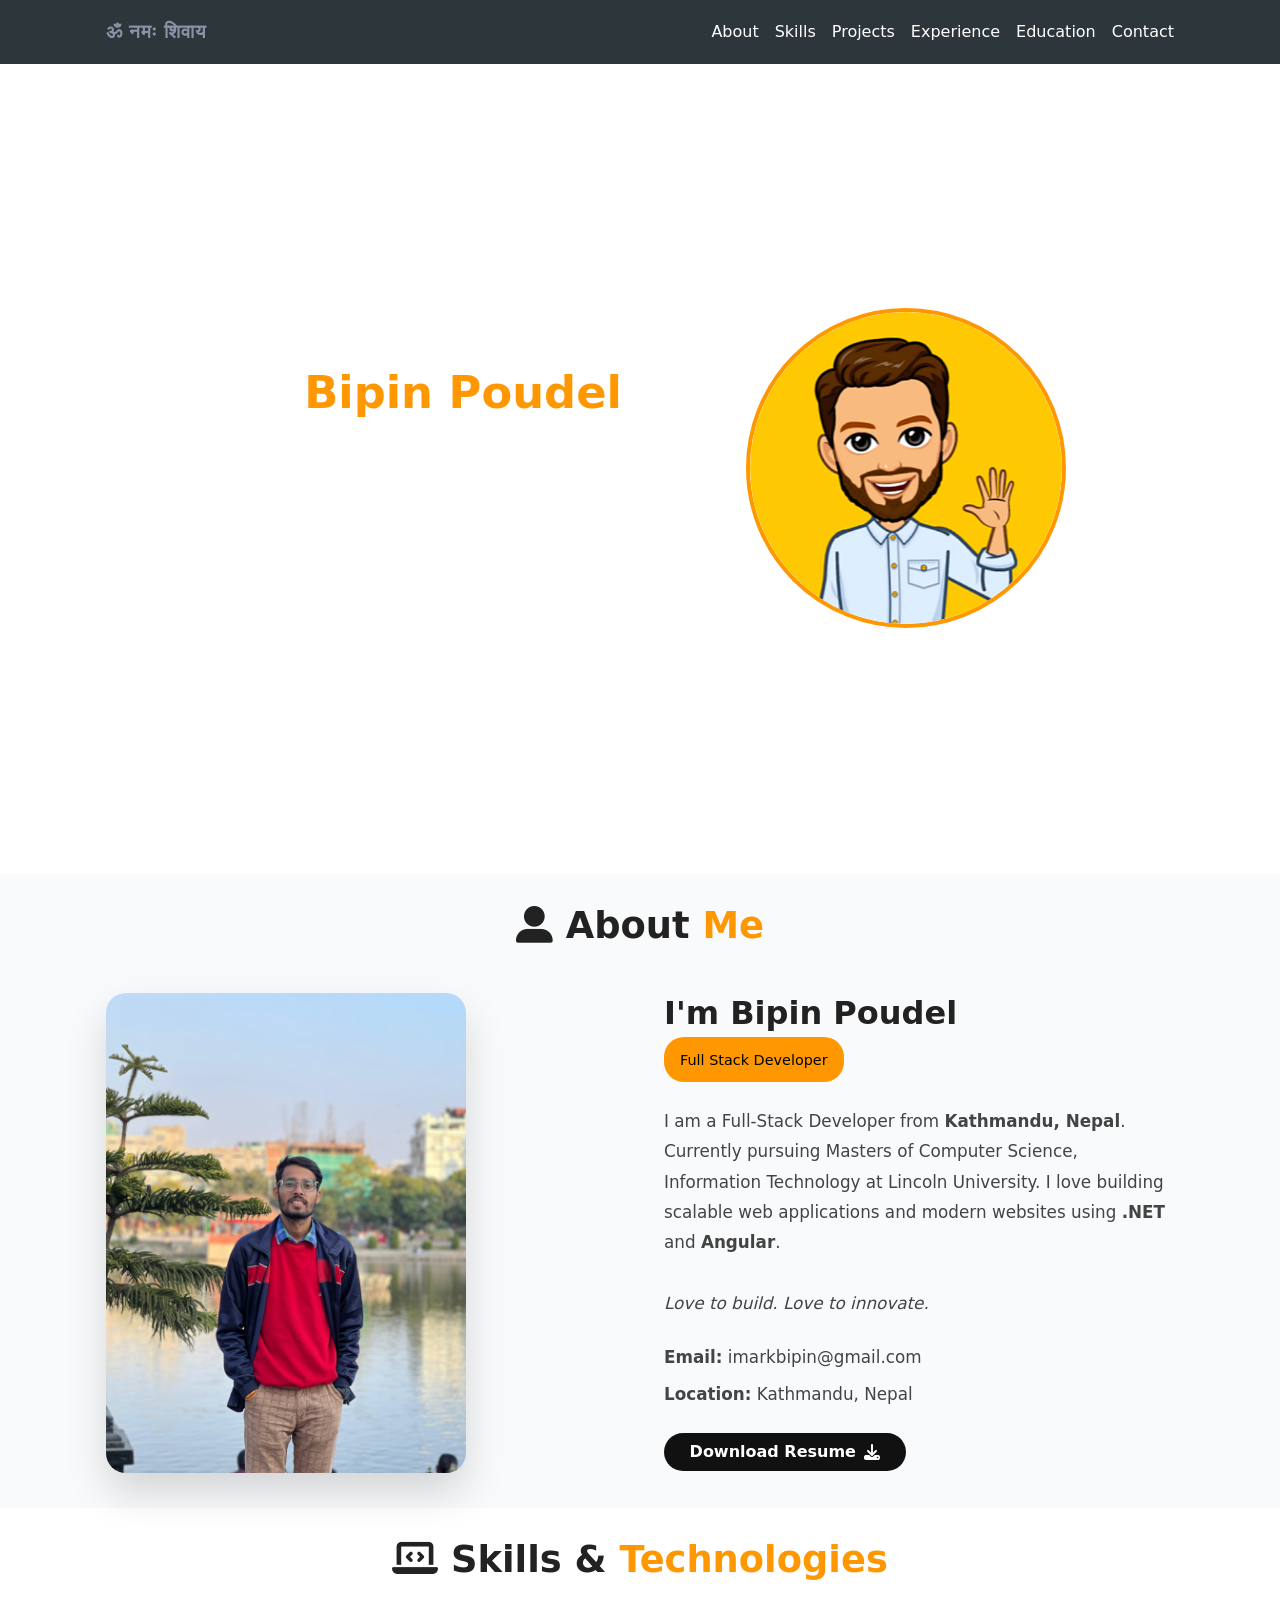
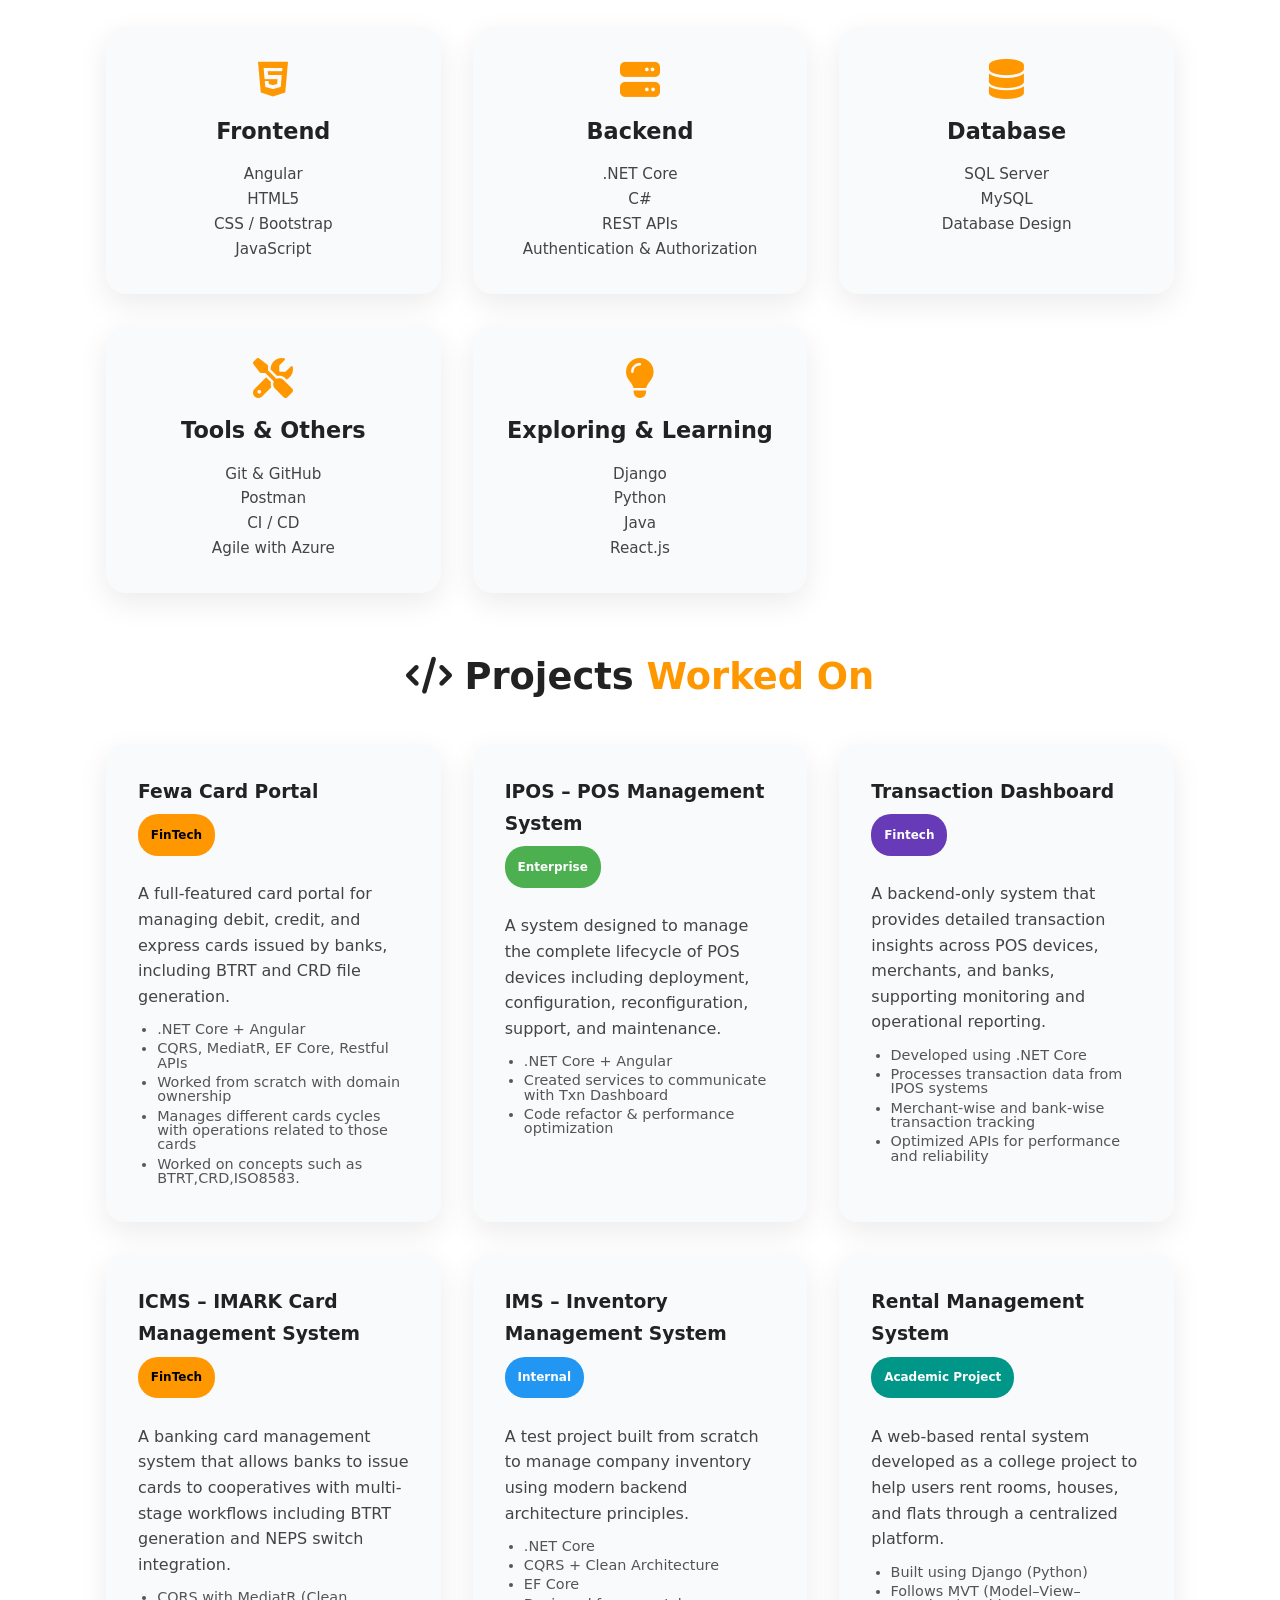
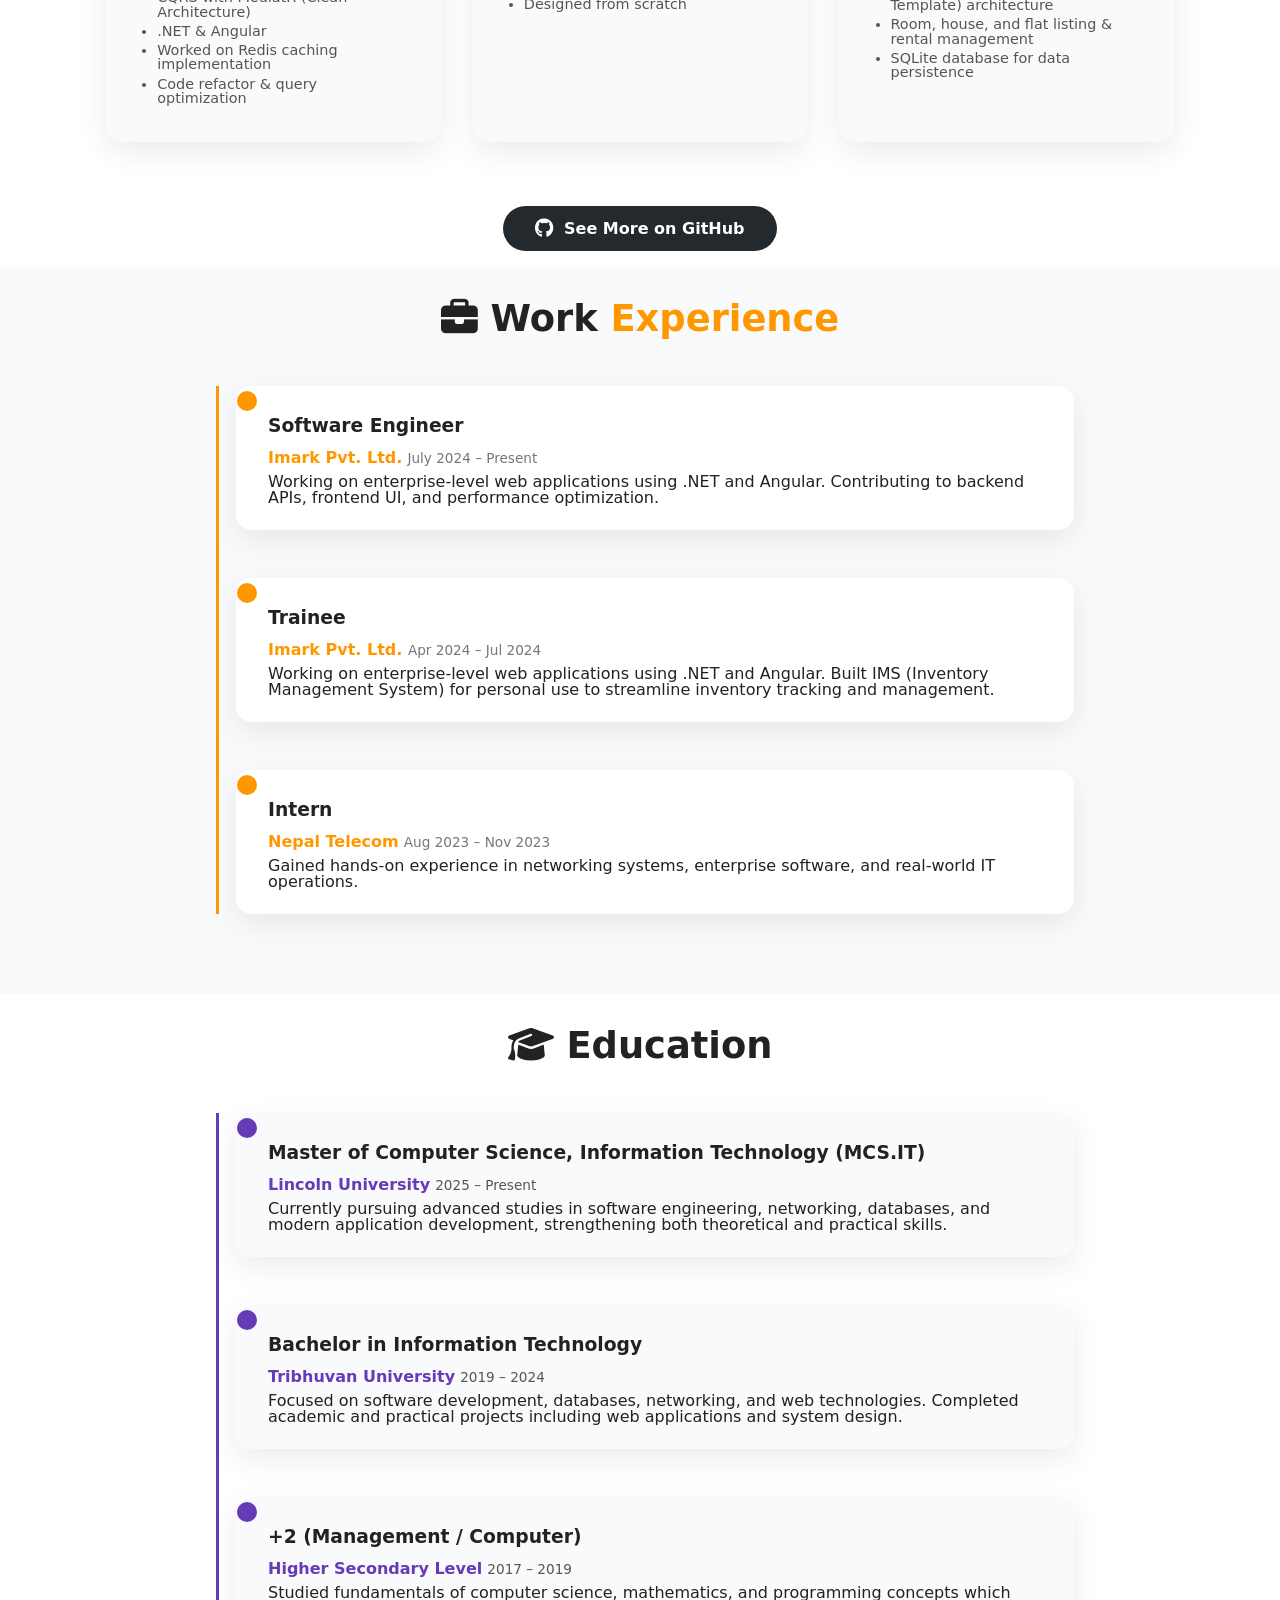
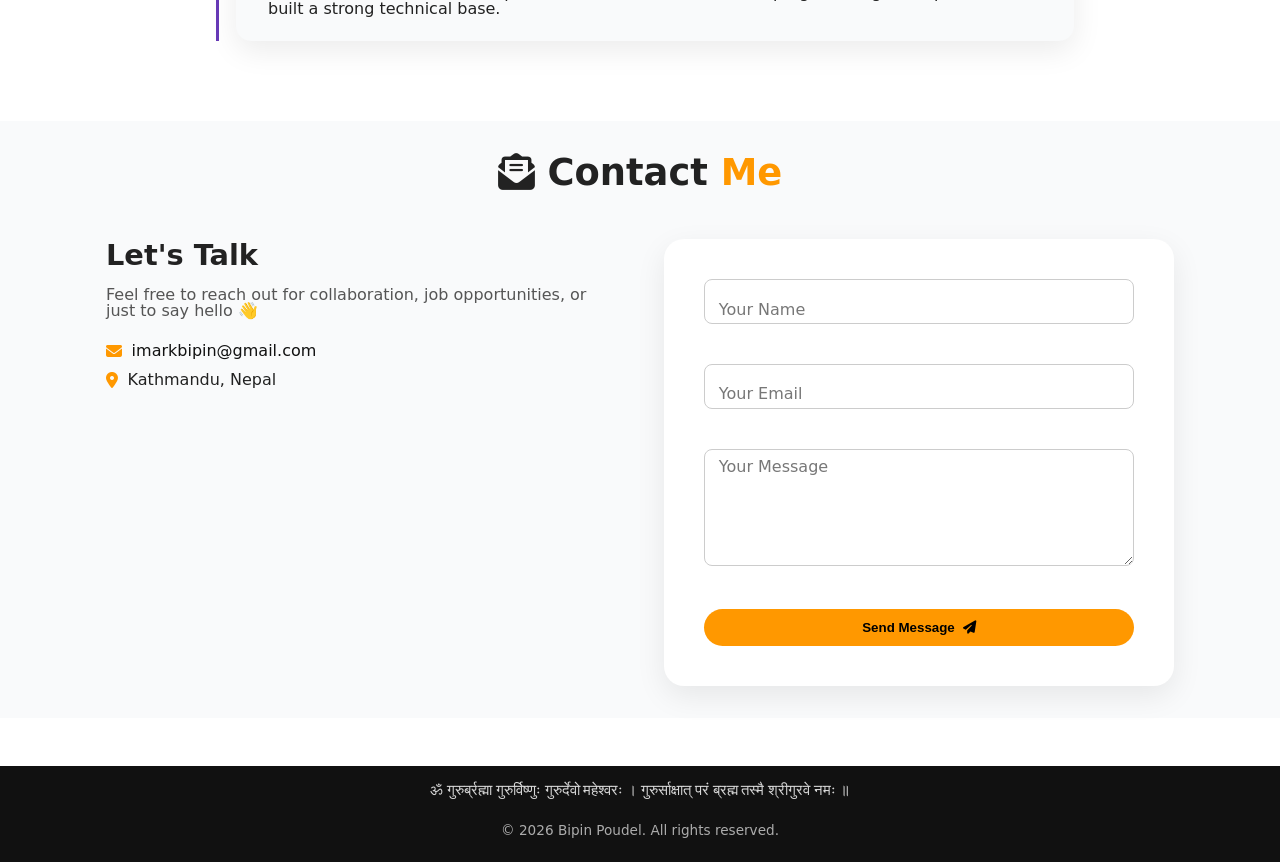
==== index.html @ fa5275c3 "New portfolio using only html,css and js" ====
<!DOCTYPE html>
<html lang="en">

<head>
    <meta charset="UTF-8" />
    <meta name="viewport" content="width=device-width, initial-scale=1.0" />

    <title>Bipin Poudel | Full Stack Developer</title>
    <meta name="description"
        content="Bipin Poudel is a Full Stack Developer from Nepal specializing in web applications, .NET, Angular, and modern web technologies.">
    <meta name="keywords" content="Bipin Poudel, Full Stack Developer Nepal, Web Developer, .NET Developer">
    <meta name="author" content="Bipin Poudel">

    <link rel="stylesheet" href="https://cdnjs.cloudflare.com/ajax/libs/font-awesome/6.5.1/css/all.min.css" />

    <link rel="preload" href="css/style.css" as="style">
    <link rel="stylesheet" href="css/style.css">
</head>

<body>

    <header class="header">
        <nav class="nav container">
            <h1 class="logo">
                <span class="logo-text">ॐ नमः शिवाय</span>
                <span class="logo-icon">🔱</span>
            </h1>
            <ul class="nav-links">
                <li><a href="#about">About</a></li>
                <li><a href="#skills">Skills</a></li>
                <li><a href="#projects">Projects</a></li>
                <li><a href="#experience">Experience</a></li>
                <li><a href="#education">Education</a></li>
                <li><a href="#contact">Contact</a></li>
            </ul>
            <!-- <button id="theme-toggle" class="theme-toggle" aria-label="Toggle dark mode">
                <i class="fa-solid fa-moon"></i>
            </button> -->

        </nav>
    </header>

    <main>

        <section class="hero">
            <div class="hero-container">

                <div class="hero-text">
                    <h1>Hi, I'm <span>Bipin Poudel</span></h1>
                    <h2>Software Engineer</h2>
                    <p>
                        I build fast, scalable, and modern web applications using
                        .NET, Angular, and JavaScript.
                    </p>

                    <!-- <div class="hero-buttons">
                        <a href="#projects" class="btn secondary">View Projects</a>
                    </div> -->

                    <div class="hero-socials">
                        <a href="https://github.com/sb-bipin" target="_blank" aria-label="GitHub">
                            <i class="fa-brands fa-github"></i>
                        </a>

                        <a href="https://www.linkedin.com/in/sb-bipin-paudel" target="_blank" aria-label="LinkedIn">
                            <i class="fa-brands fa-linkedin"></i>
                        </a>

                        <a href="https://mail.google.com/mail/?view=cm&fs=1&to=imarkbipin@gmail.com"" target=" _blank"
                            aria-label="Email">
                            <i class="fa-solid fa-envelope"></i>
                        </a>


                    </div>

                </div>

                <div class="hero-image">
                    <img src="images/favicon.png" alt="Bipin Poudel Full Stack Developer">
                </div>

            </div>
        </section>


        <section class="about" id="about">
            <div class="container">

                <h2 class="heading">
                    <i class="fas fa-user-alt"></i> About <span>Me</span>
                </h2>

                <div class="about-grid">

                    <div class="about-image">
                        <img src="./images/profile1.jpg" alt="Bipin Poudel Full Stack Developer" loading="lazy" />
                    </div>

                    <div class="about-content">
                        <h3>I'm Bipin Poudel</h3>
                        <span class="tag">Full Stack Developer</span>

                        <p>
                            I am a Full-Stack Developer from <strong>Kathmandu, Nepal</strong>.
                            Currently pursuing Masters of Computer Science, Information Technology at Lincoln
                            University.
                            I love building scalable web applications and modern websites using
                            <strong>.NET</strong> and <strong>Angular</strong>.
                            <br /><br />
                            <em>Love to build. Love to innovate.</em>
                        </p>

                        <div class="info">
                            <p><strong>Email:</strong> imarkbipin@gmail.com</p>
                            <p><strong>Location:</strong> Kathmandu, Nepal</p>
                        </div>

                        <a href="./docs/resumeBipin.pdf" target="_blank" class="btn">
                            Download Resume <i class="fas fa-download"></i>
                        </a>
                    </div>

                </div>
            </div>
        </section>



        <section id="skills" class="skills">
            <div class="container">

                <h2 class="heading">
                    <i class="fas fa-laptop-code"></i> Skills & <span>Technologies</span>
                </h2>

                <div class="skills-grid">

                    <div class="skill-card">
                        <i class="fa-brands fa-html5"></i>
                        <h3>Frontend</h3>
                        <ul>
                            <li>Angular</li>
                            <li>HTML5</li>
                            <li>CSS / Bootstrap</li>
                            <li>JavaScript</li>
                        </ul>
                    </div>

                    <div class="skill-card">
                        <i class="fa-solid fa-server"></i>
                        <h3>Backend</h3>
                        <ul>
                            <li>.NET Core</li>
                            <li>C#</li>
                            <li>REST APIs</li>
                            <li>Authentication & Authorization</li>
                        </ul>
                    </div>

                    <div class="skill-card">
                        <i class="fa-solid fa-database"></i>
                        <h3>Database</h3>
                        <ul>
                            <li>SQL Server</li>
                            <li>MySQL</li>
                            <li>Database Design</li>
                        </ul>
                    </div>

                    <div class="skill-card">
                        <i class="fa-solid fa-screwdriver-wrench"></i>
                        <h3>Tools & Others</h3>
                        <ul>
                            <li>Git & GitHub</li>
                            <li>Postman</li>
                            <li>CI / CD</li>
                            <li>Agile with Azure</li>
                        </ul>
                    </div>

                    <div class="skill-card hobby">
                        <i class="fa-solid fa-lightbulb"></i>
                        <h3>Exploring & Learning</h3>
                        <ul>
                            <li>Django</li>
                            <li>Python</li>
                            <li>Java</li>
                            <li>React.js</li>
                        </ul>
                    </div>

                </div>
            </div>
        </section>

        <section id="projects" class="projects">
            <div class="container">

                <h2 class="heading">
                    <i class="fas fa-code"></i> Projects <span>Worked On</span>
                </h2>

                <div class="projects-grid">

                    <div class="project-card">
                        <h3>Fewa Card Portal</h3>
                        <span class="project-tag fintech">FinTech</span>

                        <p>
                            A full-featured card portal for managing debit, credit, and express cards
                            issued by banks, including BTRT and CRD file generation.
                        </p>

                        <ul>
                            <li>.NET Core + Angular</li>
                            <li>CQRS, MediatR, EF Core, Restful APIs</li>
                            <li>Worked from scratch with domain ownership</li>
                            <li>Manages different cards cycles with operations related to those cards</li>
                            <li>Worked on concepts such as BTRT,CRD,ISO8583.</li>
                        </ul>
                    </div>

                    <div class="project-card">
                        <h3>IPOS – POS Management System</h3>
                        <span class="project-tag enterprise">Enterprise</span>

                        <p>
                            A system designed to manage the complete lifecycle of POS devices including
                            deployment, configuration, reconfiguration, support, and maintenance.
                        </p>

                        <ul>
                            <li>.NET Core + Angular</li>
                            <li>Created services to communicate with Txn Dashboard</li>
                            <li>Code refactor & performance optimization</li>
                        </ul>
                    </div>

                    <!-- <div class="project-card">
                        <h3>Bank Portal – POS Communication Platform</h3>
                        <span class="project-tag fintech">FinTech</span>

                        <p>
                            An independent portal that enables secure communication between banks
                            and IMARK for POS device management and operational coordination.
                        </p>

                        <ul>
                            <li>Bank-to-IMARK communication for POS operations</li>
                            <li>POS device request, status, and update handling</li>
                            <li>Secure data exchange between banking systems</li>
                            <li>Integrated with IPOS for POS lifecycle management</li>
                        </ul>
                    </div> -->

                    <div class="project-card">
                        <h3>Transaction Dashboard</h3>
                        <span class="project-tag backend">Fintech</span>

                        <p>
                            A backend-only system that provides detailed transaction insights
                            across POS devices, merchants, and banks, supporting monitoring
                            and operational reporting.
                        </p>

                        <ul>
                            <li>Developed using .NET Core</li>
                            <li>Processes transaction data from IPOS systems</li>
                            <li>Merchant-wise and bank-wise transaction tracking</li>
                            <li>Optimized APIs for performance and reliability</li>
                        </ul>
                    </div>
                    <div class="project-card">
                        <h3>ICMS – IMARK Card Management System</h3>
                        <span class="project-tag fintech">FinTech</span>

                        <p>
                            A banking card management system that allows banks to issue cards
                            to cooperatives with multi-stage workflows including BTRT generation
                            and NEPS switch integration.
                        </p>

                        <ul>
                            <li>CQRS with MediatR (Clean Architecture)</li>
                            <li>.NET & Angular</li>
                            <li>Worked on Redis caching implementation</li>
                            <li>Code refactor & query optimization</li>
                        </ul>
                    </div>

                    <div class="project-card">
                        <h3>IMS – Inventory Management System</h3>
                        <span class="project-tag internal">Internal</span>

                        <p>
                            A test project built from scratch to manage company inventory
                            using modern backend architecture principles.
                        </p>

                        <ul>
                            <li>.NET Core</li>
                            <li>CQRS + Clean Architecture</li>
                            <li>EF Core</li>
                            <li>Designed from scratch</li>
                        </ul>
                    </div>

                    <div class="project-card">
                        <h3>Rental Management System</h3>
                        <span class="project-tag academic">Academic Project</span>

                        <p>
                            A web-based rental system developed as a college project to help users
                            rent rooms, houses, and flats through a centralized platform.
                        </p>

                        <ul>
                            <li>Built using Django (Python)</li>
                            <li>Follows MVT (Model–View–Template) architecture</li>
                            <li>Room, house, and flat listing & rental management</li>
                            <li>SQLite database for data persistence</li>
                        </ul>
                    </div>

                </div>
            </div>
            <div class="projects-cta">
                <a href="https://github.com/sb-bipin" target="_blank" rel="noopener noreferrer" class="btn github-btn">
                    <i class="fa-brands fa-github"></i>
                    See More on GitHub
                </a>
            </div>

        </section>



        <section id="experience" class="experience">
            <div class="container">

                <h2 class="heading">
                    <i class="fas fa-briefcase"></i> Work <span>Experience</span>
                </h2>

                <div class="timeline">

                    <div class="timeline-item">
                        <div class="timeline-dot"></div>
                        <div class="timeline-content">
                            <h3>Software Engineer</h3>
                            <span class="company">Imark Pvt. Ltd.</span>
                            <span class="date">July 2024 – Present</span>
                            <p>
                                Working on enterprise-level web applications using
                                .NET and Angular. Contributing to backend APIs,
                                frontend UI, and performance optimization.
                            </p>
                        </div>
                    </div>
                    <div class="timeline-item">
                        <div class="timeline-dot"></div>
                        <div class="timeline-content">
                            <h3>Trainee</h3>
                            <span class="company">Imark Pvt. Ltd. </span>
                            <span class="date">Apr 2024 – Jul 2024</span>
                            <p>
                                Working on enterprise-level web applications using
                                .NET and Angular. Built IMS (Inventory Management System)
                                for personal use to streamline inventory tracking and management.
                            </p>
                        </div>
                    </div>

                    <div class="timeline-item">
                        <div class="timeline-dot"></div>
                        <div class="timeline-content">
                            <h3>Intern</h3>
                            <span class="company">Nepal Telecom</span>
                            <span class="date">Aug 2023 – Nov 2023</span>
                            <p>
                                Gained hands-on experience in networking systems,
                                enterprise software, and real-world IT operations.
                            </p>
                        </div>
                    </div>

                </div>
            </div>
        </section>

        <section id="education" class="education ">
            <div class="container">
                <h2 class="heading">
                    <i class="fas fa-graduation-cap"></i> Education
                </h2>

                <div class="timeline">

                    <div class="timeline-item show">
                        <span class="timeline-dot"></span>
                        <div class="timeline-content">
                            <h3>Master of Computer Science, Information Technology (MCS.IT)</h3>
                            <span class="company">Lincoln University</span>
                            <span class="date">2025 – Present</span>
                            <p>
                                Currently pursuing advanced studies in software engineering,
                                networking, databases, and modern application development,
                                strengthening both theoretical and practical skills.
                            </p>
                        </div>
                    </div>

                    <div class="timeline-item show">
                        <span class="timeline-dot"></span>
                        <div class="timeline-content">
                            <h3>Bachelor in Information Technology</h3>
                            <span class="company">Tribhuvan University</span>
                            <span class="date">2019 – 2024</span>
                            <p>
                                Focused on software development, databases, networking,
                                and web technologies. Completed academic and practical projects
                                including web applications and system design.
                            </p>
                        </div>
                    </div>

                    <div class="timeline-item show">
                        <span class="timeline-dot"></span>
                        <div class="timeline-content">
                            <h3>+2 (Management / Computer)</h3>
                            <span class="company">Higher Secondary Level</span>
                            <span class="date">2017 – 2019</span>
                            <p>
                                Studied fundamentals of computer science, mathematics,
                                and programming concepts which built a strong technical base.
                            </p>
                        </div>
                    </div>
                </div>
            </div>
        </section>



        <section id="contact" class="contact">
            <div class="container">

                <h2 class="heading">
                    <i class="fas fa-envelope-open-text"></i> Contact <span>Me</span>
                </h2>

                <div class="contact-grid">

                    <div class="contact-info">
                        <h3>Let's Talk</h3>
                        <p>
                            Feel free to reach out for collaboration, job opportunities,
                            or just to say hello 👋
                        </p>

                        <ul>
                            <li>
                                <i class="fas fa-envelope"></i>
                                <a href="mailto:imarkbipin@gmail.com">imarkbipin@gmail.com</a>
                            </li>
                            <li>
                                <i class="fas fa-map-marker-alt"></i>
                                Kathmandu, Nepal
                            </li>
                        </ul>
                    </div>

                    <form id="contactForm" class="contact-form">
                        <div class="input-group">
                            <input type="text" id="name" required />
                            <label>Your Name</label>
                        </div>

                        <div class="input-group">
                            <input type="email" id="email" required />
                            <label>Your Email</label>
                        </div>

                        <div class="input-group">
                            <textarea id="message" rows="5" required></textarea>
                            <label>Your Message</label>
                        </div>

                        <button type="submit" class="btn submit-btn">
                            Send Message <i class="fas fa-paper-plane"></i>
                        </button>

                        <p id="formStatus"></p>
                    </form>

                </div>
            </div>
        </section>




    </main>

    <footer class="footer">
        <p class="shlok">
            ॐ गुरुर्ब्रह्मा गुरुर्विष्णुः गुरुर्देवो महेश्वरः ।
            गुरुर्साक्षात् परं ब्रह्म तस्मै श्रीगुरवे नमः ॥
        </p>

        <p class="copyright">
            © <span id="year"></span> Bipin Poudel. All rights reserved.
        </p>
    </footer>


    <script src="js/main.js" defer></script>
</body>

</html>
---- css/style.css ----
* {
    margin: 0;
    padding: 0;
    box-sizing: border-box;
}
section {
    scroll-margin-top: 2rem;
}
.logo {
    font-family: "Noto Serif Devanagari", serif;
    font-size: 1.2rem;
    letter-spacing: 1px;
    display: flex;
    align-items: center;
    gap: 0.4rem;
    color: rgb(138, 146, 168);
    cursor: pointer;
}

.logo-icon {
    display: none;
    font-size: 1.4rem;
}

.logo:hover .logo-text {
    display: none;
}

.logo:hover .logo-icon {
    display: inline;
}
body {
    font-family: system-ui, sans-serif;
    line-height: 1;
    color: #222222;
}

.container {
    max-width: 1100px;
    margin: auto;
    padding: 1rem;
}

.header {
    position: sticky;
    top: 0;
    background: #2d363a;
    z-index: 1000;
    line-height: 1.5rem;
}

.nav {
    display: flex;
    justify-content: space-between;
    align-items: center;
}

.nav-links {
    display: flex;
    list-style: none;
    gap: 1rem;
}

.nav-links a {
    color: #fff;
    text-decoration: none;
}

.hero {
    display: grid;
    place-items: center;
    min-height: 60vh;
    text-align: center;
}

.section {
    margin-top: 3rem;
}

.grid {
    display: grid;
    gap: 1rem;
}

.card {
    background: #f5f5f5;
    padding: 1.5rem;
    border-radius: 8px;
}

input,
textarea {
    width: 100%;
    margin-bottom: 1rem;
    padding: 0.7rem;
    border: 1px solid #ccc;
}

button {
    background: #ff6600;
    color: #fff;
    border: none;
    padding: 0.7rem;
    cursor: pointer;
}

.footer {
    text-align: center;
    padding: 1rem;
    background: #1e9191;
    color: #fff;
    margin-top: 3rem;
}

.hero {
    min-height: 90vh;
    display: grid;
    place-items: center;
    background: linear-gradient(135deg, #1a86aa);
    color: #fff;
}

.hero-container {
    max-width: 1100px;
    padding: 2rem;
    display: grid;
    grid-template-columns: repeat(auto-fit, minmax(300px, 1fr));
    align-items: center;
    gap: 2rem;
}

.hero-text h1 {
    font-size: 2.8rem;
    margin-bottom: 0.5rem;
}

.hero-text h1 span {
    color: #ff9800;
}

.hero-text h2 {
    font-size: 1.6rem;
    font-weight: 400;
    margin-bottom: 1rem;
}

.hero-text p {
    font-size: 1.1rem;
    max-width: 500px;
    opacity: 0.9;
}

.hero-buttons {
    margin-top: 1.5rem;
    display: flex;
    gap: 1rem;
}

.btn {
    padding: 0.7rem 1.6rem;
    border-radius: 30px;
    text-decoration: none;
    font-weight: 600;
}

.primary {
    background: #ff9800;
    color: #000;
}

.secondary {
    border: 2px solid #ff9800;
    color: #ff9800;
}

.hero-socials {
    display: flex;
    justify-content: center;
    gap: 1rem;
    margin-top: 1.5rem;
}

.hero-socials a {
    width: 42px;
    height: 42px;
    display: grid;
    place-items: center;
    border-radius: 50%;
    background: rgba(255, 255, 255, 0.1);
    color: #fff;
    font-size: 1.2rem;
    transition: all 0.3s ease;
}

.hero-socials a:hover {
    background: #ff9800;
    color: #000;
    transform: translateY(-4px);
}

.hero-image img {
    width: 100%;
    max-width: 320px;
    border-radius: 50%;
    border: 4px solid #ff9800;
    justify-self: center;
}




.about {
    padding: 1rem;
    background: #f9fafb;
}

.about .container {
    max-width: 1100px;
    margin: auto;
}

.heading {
    text-align: center;
    font-size: 2.3rem;
    margin-bottom: 3rem;
}

.heading span {
    color: #ff9800;
}



/* About related css */
.about-grid {
    display: grid;
    grid-template-columns: repeat(auto-fit, minmax(300px, 1fr));
    gap: 3rem;
    align-items: center;
}

.about-image img {
    width: 100%;
    max-width: 360px;
    border-radius: 20px;
    box-shadow: 0 20px 40px rgba(0, 0, 0, 0.15);
    transition: transform 0.4s ease;
}

.about-image img:hover {
    transform: translateY(-10px);
}

.about-content h3 {
    font-size: 2rem;
    margin-bottom: 0.5rem;
}

.about-content .tag {
    display: inline-block;
    background: #ff9800;
    color: #000;
    padding: 0.4rem 1rem;
    border-radius: 20px;
    font-size: 0.9rem;
    margin-bottom: 1.5rem;
}

.about-content p {
    font-size: 1.05rem;
    line-height: 1.8;
    color: #444;
}

.about-content .info {
    margin: 1.5rem 0;
}

.about-content .info p {
    margin-bottom: 0.4rem;
}

.btn {
    display: inline-flex;
    align-items: center;
    gap: 0.5rem;
    padding: 0.7rem 1.6rem;
    background: #111;
    color: #fff;
    border-radius: 30px;
    text-decoration: none;
    transition: background 0.3s ease, transform 0.3s ease;
}

.btn:hover {
    background: #ff9800;
    color: #000;
    transform: translateY(-3px);
}



/* related to skills */

.skills {
    padding: 1rem;
    background: #fff;
}

.skills .container {
    max-width: 1100px;
    margin: auto;
}

.skills-grid {
    display: grid;
    grid-template-columns: repeat(auto-fit, minmax(250px, 1fr));
    gap: 2rem;
    margin-top: 3rem;
}

.skill-card {
    background: #f9fafb;
    padding: 2rem;
    border-radius: 20px;
    text-align: center;
    box-shadow: 0 10px 30px rgba(0, 0, 0, 0.08);
    transition: transform 0.3s ease, box-shadow 0.3s ease;
}

.skill-card:hover {
    transform: translateY(-10px);
    box-shadow: 0 20px 40px rgba(0, 0, 0, 0.12);
}

.skill-card i {
    font-size: 2.5rem;
    color: #ff9800;
    margin-bottom: 1rem;
}

.skill-card h3 {
    font-size: 1.4rem;
    margin-bottom: 1rem;
}

.skill-card ul {
    list-style: none;
    padding: 0;
}

.skill-card ul li {
    padding: 0.3rem 0;
    font-size: 0.95rem;
    color: #444;
}

/* =========================
   EXPERIENCE
========================= */

.experience {
    padding: 1rem;
    background: #f9fafb;
}

.experience .container {
    max-width: 900px;
    margin: auto;
}

.experience .timeline {
    position: relative;
    margin-top: 3rem;
    padding-left: 30px;
}

.experience .timeline::before {
    content: "";
    position: absolute;
    left: 10px;
    top: 0;
    bottom: 0;
    width: 3px;
    background: #ff9800;
}

.experience .timeline-item {
    position: relative;
    margin-bottom: 3rem;
    opacity: 0;
    transform: translateY(30px);
    transition: all 0.6s ease;
}

.experience .timeline-item.show {
    opacity: 1;
    transform: translateY(0);
}

.experience .timeline-dot {
    position: absolute;
    left: 1px;
    top: 5px;
    width: 20px;
    height: 20px;
    background: #ff9800;
    border-radius: 50%;
}

.experience .timeline-content {
    background: #fff;
    padding: 1.5rem 2rem;
    border-radius: 15px;
    box-shadow: 0 10px 30px rgba(0, 0, 0, 0.08);
}

.experience .timeline-content .company {
    font-weight: 600;
    color: #ff9800;
}

.experience .timeline-content .date {
    font-size: 0.85rem;
    color: #777;
}

/* =========================
   EDUCATION
========================= */

.education {
    padding: 1rem;
    background: #ffffff;
}

.education .container {
    max-width: 900px;
    margin: auto;
}

.education .timeline {
    position: relative;
    margin-top: 3rem;
    padding-left: 30px;
}

.education .timeline::before {
    content: "";
    position: absolute;
    left: 10px;
    top: 0;
    bottom: 0;
    width: 3px;
    background: #673ab7;
    /* different color */
}

.education .timeline-item {
    position: relative;
    margin-bottom: 3rem;
}

.education .timeline-dot {
    position: absolute;
    left: 1px;
    top: 5px;
    width: 20px;
    height: 20px;
    background: #673ab7;
    border-radius: 50%;
}

.education .timeline-content {
    background: #f9fafb;
    padding: 1.5rem 2rem;
    border-radius: 15px;
    box-shadow: 0 10px 30px rgba(0, 0, 0, 0.08);
}

.education .timeline-content .company {
    font-weight: 600;
    color: #673ab7;
}

.education .timeline-content .date {
    font-size: 0.85rem;
    color: #555;
}

timeline-content p,h3,span {
    line-height: 2rem;
}

/* cssfor projects */

.projects {
    padding: 1rem;
    background: #fff;
}

.projects .container {
    max-width: 1100px;
    margin: auto;
}

.projects-grid {
    display: grid;
    grid-template-columns: repeat(auto-fit, minmax(280px, 1fr));
    gap: 2rem;
    margin-top: 3rem;
}

.project-card {
    background: #f9fafb;
    padding: 2rem;
    border-radius: 18px;
    box-shadow: 0 10px 30px rgba(0, 0, 0, 0.08);
    transition: transform 0.3s ease, box-shadow 0.3s ease;
}

.project-card:hover {
    transform: translateY(-10px);
    box-shadow: 0 20px 40px rgba(0, 0, 0, 0.12);
}

.project-card h3 {
    margin-bottom: 0.4rem;
}

.project-card p {
    color: #444;
    margin: 0.8rem 0;
    line-height: 1.6;
}

.project-card ul {
    padding-left: 1.2rem;
}

.project-card ul li {
    font-size: 0.9rem;
    color: #555;
    margin-bottom: 0.3rem;
}

/* Project tags */
.project-tag {
    display: inline-block;
    font-size: 0.75rem;
    padding: 0.3rem 0.8rem;
    border-radius: 20px;
    margin-bottom: 0.8rem;
    font-weight: 600;
}

.fintech {
    background: #ff9800;
    color: #000;
}

.internal {
    background: #2196f3;
    color: #fff;
}

.enterprise {
    background: #4caf50;
    color: #fff;
}

.backend {
    background: #673ab7;
    color: #fff;
}

.academic {
    background: #009688;
    color: #fff;
}

.projects-cta {
    margin-top: 3rem;
    text-align: center;
}

.github-btn {
    background: #24292e;
    color: #fff;
    padding: 0.8rem 2rem;
    border-radius: 40px;
    font-size: 1rem;
    display: inline-flex;
    align-items: center;
    gap: 0.6rem;
    text-decoration: none;
    transition: all 0.3s ease;
}

.github-btn i {
    font-size: 1.2rem;
}

.github-btn:hover {
    background: #ff9800;
    transform: translateY(-4px);
}


/* Contact css */

.contact {
    padding: 1rem;
    background: #f9fafb;
}

.contact .container {
    max-width: 1100px;
    margin: auto;
}

.contact-grid {
    display: grid;
    grid-template-columns: repeat(auto-fit, minmax(300px, 1fr));
    gap: 3rem;
    margin-top: 3rem;
}

.contact-info h3 {
    font-size: 1.8rem;
    margin-bottom: 1rem;
}

.contact-info p {
    color: #555;
    margin-bottom: 1.5rem;
}

.contact-info ul {
    list-style: none;
    padding: 0;
}

.contact-info ul li {
    margin-bottom: 0.8rem;
    display: flex;
    align-items: center;
    gap: 0.6rem;
}

.contact-info ul i {
    color: #ff9800;
}

.contact-info a {
    color: #111;
    text-decoration: none;
}

.contact-form {
    background: #fff;
    padding: 2.5rem;
    border-radius: 20px;
    box-shadow: 0 10px 30px rgba(0, 0, 0, 0.08);
}

.input-group {
    position: relative;
    margin-bottom: 1.5rem;
}

.input-group input,
.input-group textarea {
    width: 100%;
    padding: 0.8rem 0.8rem;
    border: 1px solid #ccc;
    border-radius: 8px;
    outline: none;
    font-size: 0.95rem;
}

.input-group label {
    position: absolute;
    top: 50%;
    left: 10px;
    background: #fff;
    padding: 0 0.3rem;
    color: #777;
    transform: translateY(-50%);
    pointer-events: none;
    transition: 0.3s ease;
}

.input-group textarea+label {
    top: 18px;
}

.input-group input:focus+label,
.input-group input:valid+label,
.input-group textarea:focus+label,
.input-group textarea:valid+label {
    top: -8px;
    font-size: 0.75rem;
    color: #ff9800;
}

.submit-btn {
    width: 100%;
    background: #ff9800;
    color: #000;
    border-radius: 30px;
    font-weight: 600;
}
.submit-btn {
    display: flex;
    align-items: center;
    justify-content: center;
    gap: 0.5rem;
}

.submit-btn:hover {
    background: #111;
    color: #fff;
}


/* footer related ones  */


.footer {
    background: #111;
    color: #eee;
    text-align: center;
    padding: 1rem 1rem;
}

.footer .shlok {
    font-family: "Noto Serif Devanagari", serif;
    font-size: 0.95rem;
    line-height: 1;
    margin-bottom: 1rem;
    opacity: 0.9;
}

.footer .copyright {
    font-size: 0.85rem;
    opacity: 0.7;
}
---- css/style.css ----
* {
    margin: 0;
    padding: 0;
    box-sizing: border-box;
}
section {
    scroll-margin-top: 2rem;
}
.logo {
    font-family: "Noto Serif Devanagari", serif;
    font-size: 1.2rem;
    letter-spacing: 1px;
    display: flex;
    align-items: center;
    gap: 0.4rem;
    color: rgb(138, 146, 168);
    cursor: pointer;
}

.logo-icon {
    display: none;
    font-size: 1.4rem;
}

.logo:hover .logo-text {
    display: none;
}

.logo:hover .logo-icon {
    display: inline;
}
body {
    font-family: system-ui, sans-serif;
    line-height: 1;
    color: #222222;
}

.container {
    max-width: 1100px;
    margin: auto;
    padding: 1rem;
}

.header {
    position: sticky;
    top: 0;
    background: #2d363a;
    z-index: 1000;
    line-height: 1.5rem;
}

.nav {
    display: flex;
    justify-content: space-between;
    align-items: center;
}

.nav-links {
    display: flex;
    list-style: none;
    gap: 1rem;
}

.nav-links a {
    color: #fff;
    text-decoration: none;
}

.hero {
    display: grid;
    place-items: center;
    min-height: 60vh;
    text-align: center;
}

.section {
    margin-top: 3rem;
}

.grid {
    display: grid;
    gap: 1rem;
}

.card {
    background: #f5f5f5;
    padding: 1.5rem;
    border-radius: 8px;
}

input,
textarea {
    width: 100%;
    margin-bottom: 1rem;
    padding: 0.7rem;
    border: 1px solid #ccc;
}

button {
    background: #ff6600;
    color: #fff;
    border: none;
    padding: 0.7rem;
    cursor: pointer;
}

.footer {
    text-align: center;
    padding: 1rem;
    background: #1e9191;
    color: #fff;
    margin-top: 3rem;
}

.hero {
    min-height: 90vh;
    display: grid;
    place-items: center;
    background: linear-gradient(135deg, #1a86aa);
    color: #fff;
}

.hero-container {
    max-width: 1100px;
    padding: 2rem;
    display: grid;
    grid-template-columns: repeat(auto-fit, minmax(300px, 1fr));
    align-items: center;
    gap: 2rem;
}

.hero-text h1 {
    font-size: 2.8rem;
    margin-bottom: 0.5rem;
}

.hero-text h1 span {
    color: #ff9800;
}

.hero-text h2 {
    font-size: 1.6rem;
    font-weight: 400;
    margin-bottom: 1rem;
}

.hero-text p {
    font-size: 1.1rem;
    max-width: 500px;
    opacity: 0.9;
}

.hero-buttons {
    margin-top: 1.5rem;
    display: flex;
    gap: 1rem;
}

.btn {
    padding: 0.7rem 1.6rem;
    border-radius: 30px;
    text-decoration: none;
    font-weight: 600;
}

.primary {
    background: #ff9800;
    color: #000;
}

.secondary {
    border: 2px solid #ff9800;
    color: #ff9800;
}

.hero-socials {
    display: flex;
    justify-content: center;
    gap: 1rem;
    margin-top: 1.5rem;
}

.hero-socials a {
    width: 42px;
    height: 42px;
    display: grid;
    place-items: center;
    border-radius: 50%;
    background: rgba(255, 255, 255, 0.1);
    color: #fff;
    font-size: 1.2rem;
    transition: all 0.3s ease;
}

.hero-socials a:hover {
    background: #ff9800;
    color: #000;
    transform: translateY(-4px);
}

.hero-image img {
    width: 100%;
    max-width: 320px;
    border-radius: 50%;
    border: 4px solid #ff9800;
    justify-self: center;
}




.about {
    padding: 1rem;
    background: #f9fafb;
}

.about .container {
    max-width: 1100px;
    margin: auto;
}

.heading {
    text-align: center;
    font-size: 2.3rem;
    margin-bottom: 3rem;
}

.heading span {
    color: #ff9800;
}



/* About related css */
.about-grid {
    display: grid;
    grid-template-columns: repeat(auto-fit, minmax(300px, 1fr));
    gap: 3rem;
    align-items: center;
}

.about-image img {
    width: 100%;
    max-width: 360px;
    border-radius: 20px;
    box-shadow: 0 20px 40px rgba(0, 0, 0, 0.15);
    transition: transform 0.4s ease;
}

.about-image img:hover {
    transform: translateY(-10px);
}

.about-content h3 {
    font-size: 2rem;
    margin-bottom: 0.5rem;
}

.about-content .tag {
    display: inline-block;
    background: #ff9800;
    color: #000;
    padding: 0.4rem 1rem;
    border-radius: 20px;
    font-size: 0.9rem;
    margin-bottom: 1.5rem;
}

.about-content p {
    font-size: 1.05rem;
    line-height: 1.8;
    color: #444;
}

.about-content .info {
    margin: 1.5rem 0;
}

.about-content .info p {
    margin-bottom: 0.4rem;
}

.btn {
    display: inline-flex;
    align-items: center;
    gap: 0.5rem;
    padding: 0.7rem 1.6rem;
    background: #111;
    color: #fff;
    border-radius: 30px;
    text-decoration: none;
    transition: background 0.3s ease, transform 0.3s ease;
}

.btn:hover {
    background: #ff9800;
    color: #000;
    transform: translateY(-3px);
}



/* related to skills */

.skills {
    padding: 1rem;
    background: #fff;
}

.skills .container {
    max-width: 1100px;
    margin: auto;
}

.skills-grid {
    display: grid;
    grid-template-columns: repeat(auto-fit, minmax(250px, 1fr));
    gap: 2rem;
    margin-top: 3rem;
}

.skill-card {
    background: #f9fafb;
    padding: 2rem;
    border-radius: 20px;
    text-align: center;
    box-shadow: 0 10px 30px rgba(0, 0, 0, 0.08);
    transition: transform 0.3s ease, box-shadow 0.3s ease;
}

.skill-card:hover {
    transform: translateY(-10px);
    box-shadow: 0 20px 40px rgba(0, 0, 0, 0.12);
}

.skill-card i {
    font-size: 2.5rem;
    color: #ff9800;
    margin-bottom: 1rem;
}

.skill-card h3 {
    font-size: 1.4rem;
    margin-bottom: 1rem;
}

.skill-card ul {
    list-style: none;
    padding: 0;
}

.skill-card ul li {
    padding: 0.3rem 0;
    font-size: 0.95rem;
    color: #444;
}

/* =========================
   EXPERIENCE
========================= */

.experience {
    padding: 1rem;
    background: #f9fafb;
}

.experience .container {
    max-width: 900px;
    margin: auto;
}

.experience .timeline {
    position: relative;
    margin-top: 3rem;
    padding-left: 30px;
}

.experience .timeline::before {
    content: "";
    position: absolute;
    left: 10px;
    top: 0;
    bottom: 0;
    width: 3px;
    background: #ff9800;
}

.experience .timeline-item {
    position: relative;
    margin-bottom: 3rem;
    opacity: 0;
    transform: translateY(30px);
    transition: all 0.6s ease;
}

.experience .timeline-item.show {
    opacity: 1;
    transform: translateY(0);
}

.experience .timeline-dot {
    position: absolute;
    left: 1px;
    top: 5px;
    width: 20px;
    height: 20px;
    background: #ff9800;
    border-radius: 50%;
}

.experience .timeline-content {
    background: #fff;
    padding: 1.5rem 2rem;
    border-radius: 15px;
    box-shadow: 0 10px 30px rgba(0, 0, 0, 0.08);
}

.experience .timeline-content .company {
    font-weight: 600;
    color: #ff9800;
}

.experience .timeline-content .date {
    font-size: 0.85rem;
    color: #777;
}

/* =========================
   EDUCATION
========================= */

.education {
    padding: 1rem;
    background: #ffffff;
}

.education .container {
    max-width: 900px;
    margin: auto;
}

.education .timeline {
    position: relative;
    margin-top: 3rem;
    padding-left: 30px;
}

.education .timeline::before {
    content: "";
    position: absolute;
    left: 10px;
    top: 0;
    bottom: 0;
    width: 3px;
    background: #673ab7;
    /* different color */
}

.education .timeline-item {
    position: relative;
    margin-bottom: 3rem;
}

.education .timeline-dot {
    position: absolute;
    left: 1px;
    top: 5px;
    width: 20px;
    height: 20px;
    background: #673ab7;
    border-radius: 50%;
}

.education .timeline-content {
    background: #f9fafb;
    padding: 1.5rem 2rem;
    border-radius: 15px;
    box-shadow: 0 10px 30px rgba(0, 0, 0, 0.08);
}

.education .timeline-content .company {
    font-weight: 600;
    color: #673ab7;
}

.education .timeline-content .date {
    font-size: 0.85rem;
    color: #555;
}

timeline-content p,h3,span {
    line-height: 2rem;
}

/* cssfor projects */

.projects {
    padding: 1rem;
    background: #fff;
}

.projects .container {
    max-width: 1100px;
    margin: auto;
}

.projects-grid {
    display: grid;
    grid-template-columns: repeat(auto-fit, minmax(280px, 1fr));
    gap: 2rem;
    margin-top: 3rem;
}

.project-card {
    background: #f9fafb;
    padding: 2rem;
    border-radius: 18px;
    box-shadow: 0 10px 30px rgba(0, 0, 0, 0.08);
    transition: transform 0.3s ease, box-shadow 0.3s ease;
}

.project-card:hover {
    transform: translateY(-10px);
    box-shadow: 0 20px 40px rgba(0, 0, 0, 0.12);
}

.project-card h3 {
    margin-bottom: 0.4rem;
}

.project-card p {
    color: #444;
    margin: 0.8rem 0;
    line-height: 1.6;
}

.project-card ul {
    padding-left: 1.2rem;
}

.project-card ul li {
    font-size: 0.9rem;
    color: #555;
    margin-bottom: 0.3rem;
}

/* Project tags */
.project-tag {
    display: inline-block;
    font-size: 0.75rem;
    padding: 0.3rem 0.8rem;
    border-radius: 20px;
    margin-bottom: 0.8rem;
    font-weight: 600;
}

.fintech {
    background: #ff9800;
    color: #000;
}

.internal {
    background: #2196f3;
    color: #fff;
}

.enterprise {
    background: #4caf50;
    color: #fff;
}

.backend {
    background: #673ab7;
    color: #fff;
}

.academic {
    background: #009688;
    color: #fff;
}

.projects-cta {
    margin-top: 3rem;
    text-align: center;
}

.github-btn {
    background: #24292e;
    color: #fff;
    padding: 0.8rem 2rem;
    border-radius: 40px;
    font-size: 1rem;
    display: inline-flex;
    align-items: center;
    gap: 0.6rem;
    text-decoration: none;
    transition: all 0.3s ease;
}

.github-btn i {
    font-size: 1.2rem;
}

.github-btn:hover {
    background: #ff9800;
    transform: translateY(-4px);
}


/* Contact css */

.contact {
    padding: 1rem;
    background: #f9fafb;
}

.contact .container {
    max-width: 1100px;
    margin: auto;
}

.contact-grid {
    display: grid;
    grid-template-columns: repeat(auto-fit, minmax(300px, 1fr));
    gap: 3rem;
    margin-top: 3rem;
}

.contact-info h3 {
    font-size: 1.8rem;
    margin-bottom: 1rem;
}

.contact-info p {
    color: #555;
    margin-bottom: 1.5rem;
}

.contact-info ul {
    list-style: none;
    padding: 0;
}

.contact-info ul li {
    margin-bottom: 0.8rem;
    display: flex;
    align-items: center;
    gap: 0.6rem;
}

.contact-info ul i {
    color: #ff9800;
}

.contact-info a {
    color: #111;
    text-decoration: none;
}

.contact-form {
    background: #fff;
    padding: 2.5rem;
    border-radius: 20px;
    box-shadow: 0 10px 30px rgba(0, 0, 0, 0.08);
}

.input-group {
    position: relative;
    margin-bottom: 1.5rem;
}

.input-group input,
.input-group textarea {
    width: 100%;
    padding: 0.8rem 0.8rem;
    border: 1px solid #ccc;
    border-radius: 8px;
    outline: none;
    font-size: 0.95rem;
}

.input-group label {
    position: absolute;
    top: 50%;
    left: 10px;
    background: #fff;
    padding: 0 0.3rem;
    color: #777;
    transform: translateY(-50%);
    pointer-events: none;
    transition: 0.3s ease;
}

.input-group textarea+label {
    top: 18px;
}

.input-group input:focus+label,
.input-group input:valid+label,
.input-group textarea:focus+label,
.input-group textarea:valid+label {
    top: -8px;
    font-size: 0.75rem;
    color: #ff9800;
}

.submit-btn {
    width: 100%;
    background: #ff9800;
    color: #000;
    border-radius: 30px;
    font-weight: 600;
}
.submit-btn {
    display: flex;
    align-items: center;
    justify-content: center;
    gap: 0.5rem;
}

.submit-btn:hover {
    background: #111;
    color: #fff;
}


/* footer related ones  */


.footer {
    background: #111;
    color: #eee;
    text-align: center;
    padding: 1rem 1rem;
}

.footer .shlok {
    font-family: "Noto Serif Devanagari", serif;
    font-size: 0.95rem;
    line-height: 1;
    margin-bottom: 1rem;
    opacity: 0.9;
}

.footer .copyright {
    font-size: 0.85rem;
    opacity: 0.7;
}
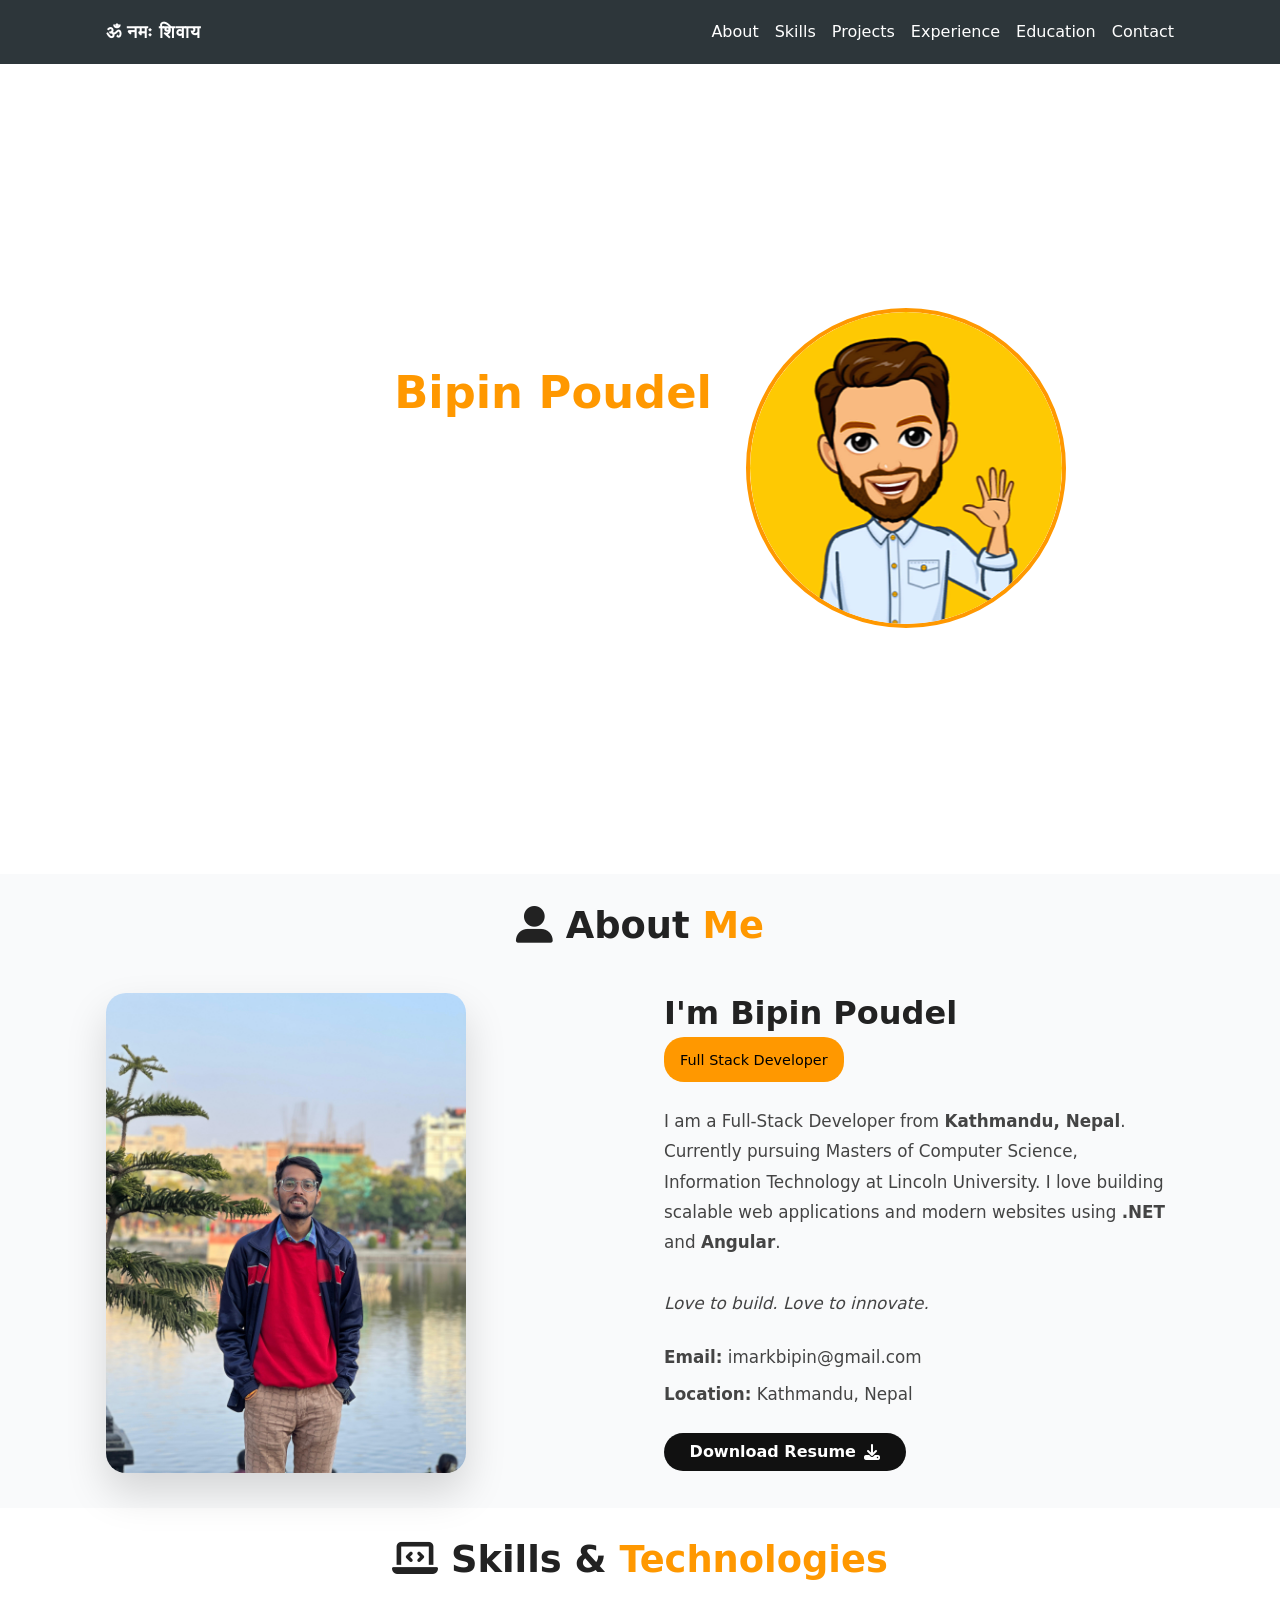
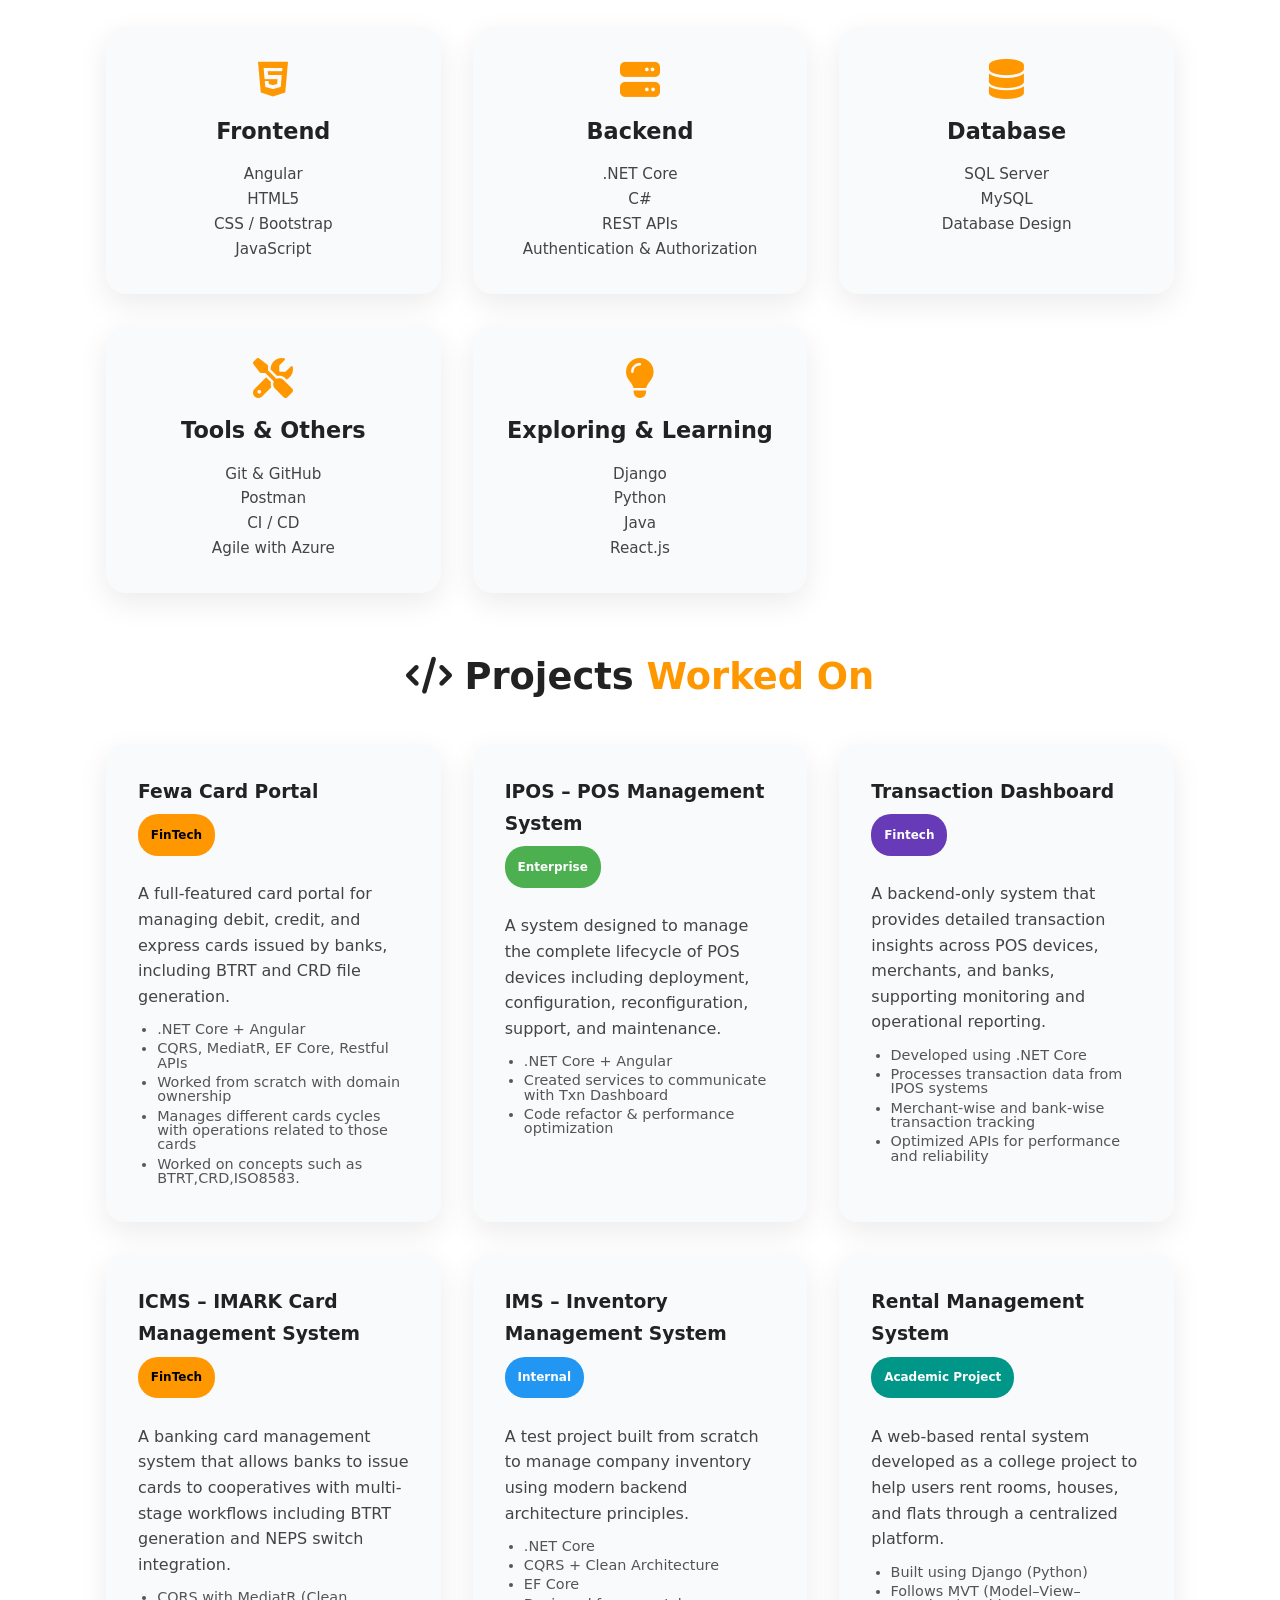
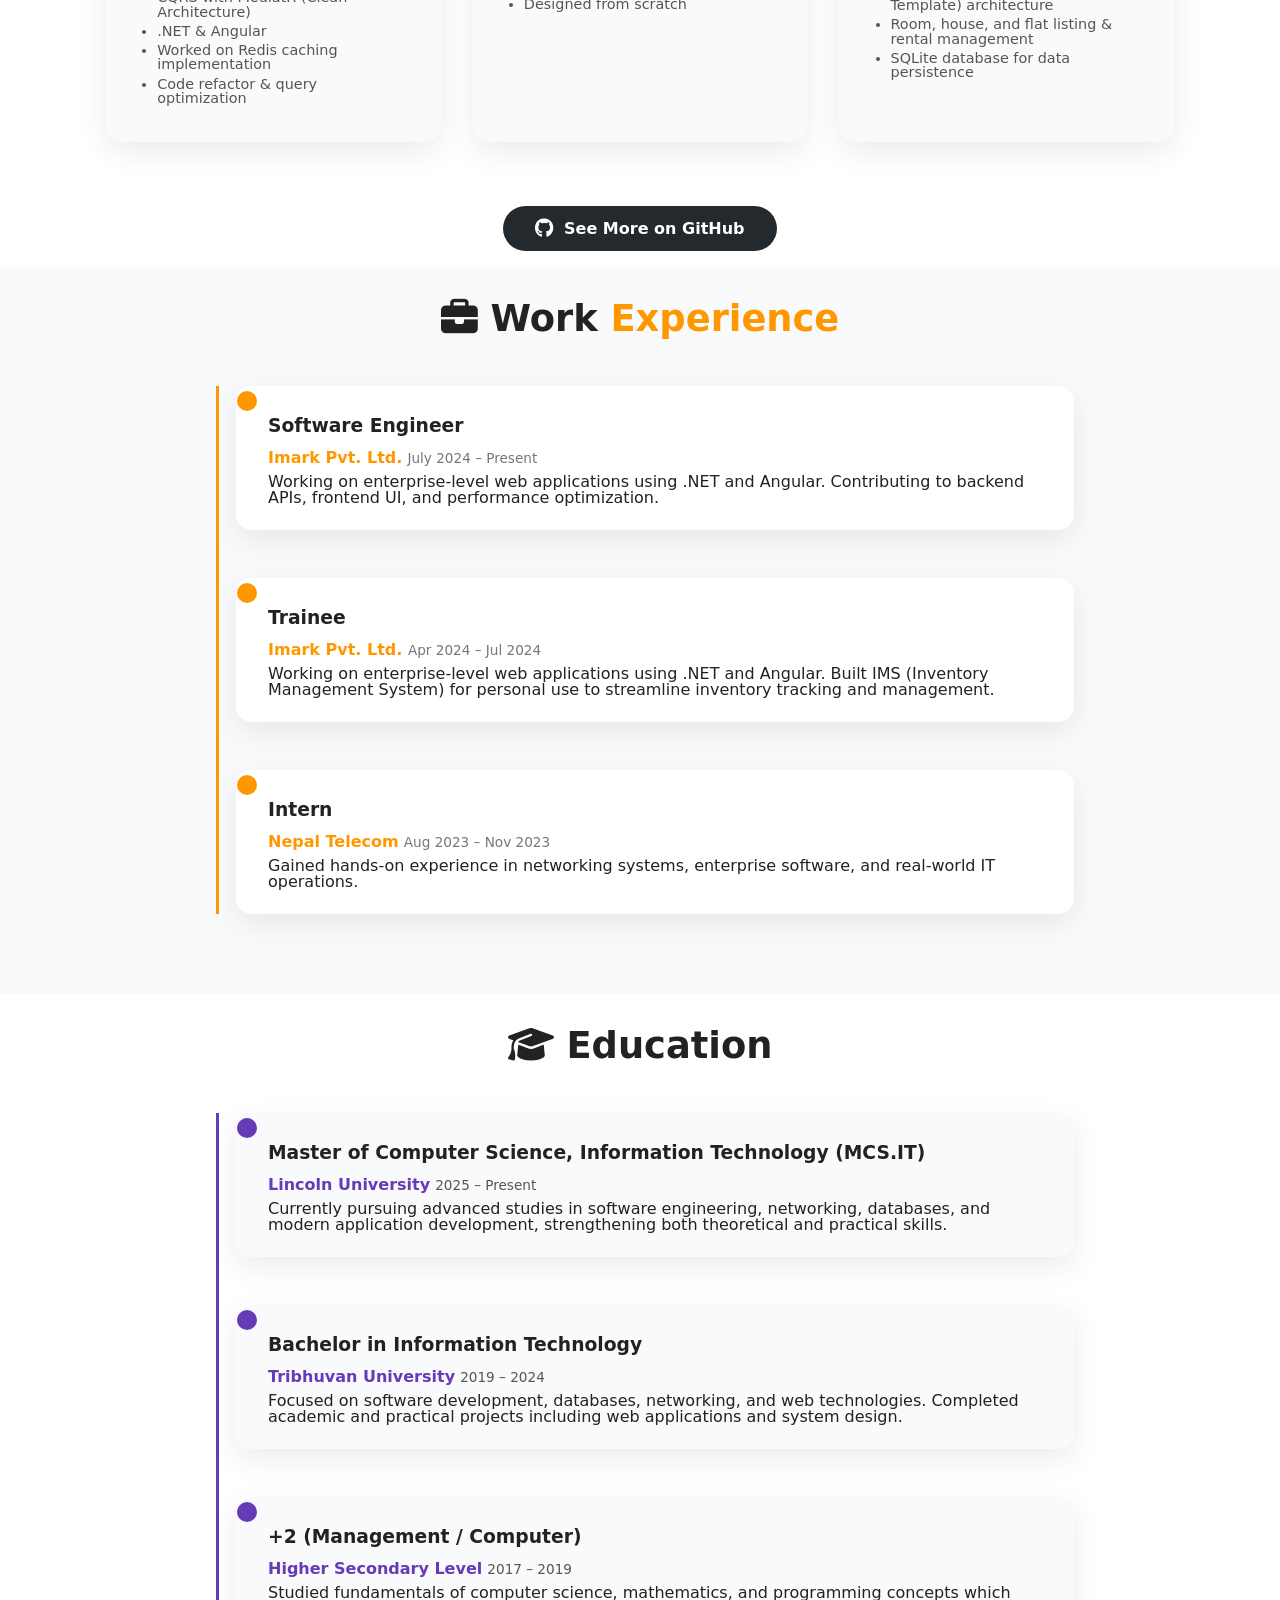
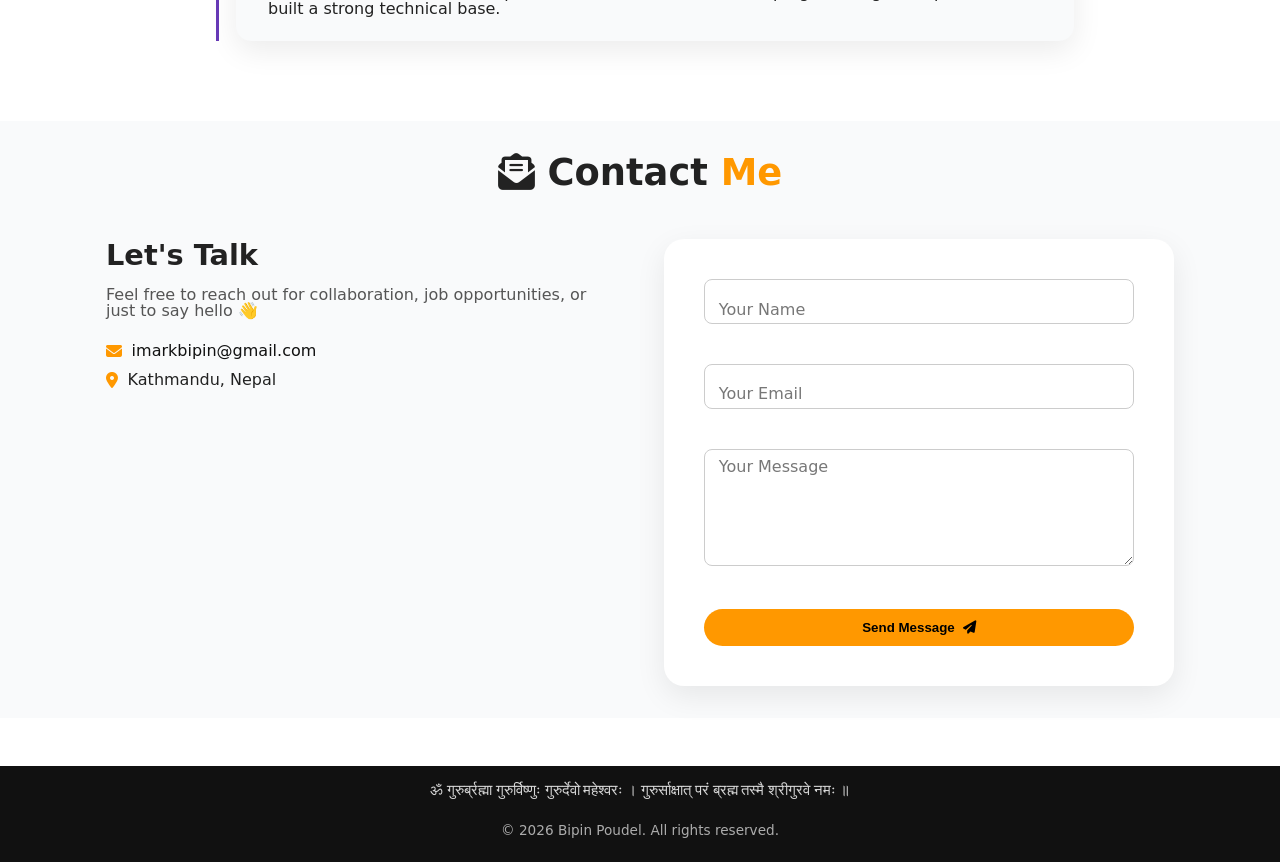
==== commit b1d839ff: "Changes : Fix mobile view altering CSS" ====
--- a/index.html
+++ b/index.html
@@ -20,7 +20,7 @@
 <body>
 
     <header class="header">
-        <nav class="nav container">
+        <nav class="nav-container">
             <h1 class="logo">
                 <span class="logo-text">ॐ नमः शिवाय</span>
                 <span class="logo-icon">🔱</span>
--- a/css/style.css
+++ b/css/style.css
@@ -46,13 +46,24 @@
     top: 0;
     background: #2d363a;
     z-index: 1000;
-    line-height: 1.5rem;
-}
-
-.nav {
+}
+
+.nav-container {
+    max-width: 1100px;
+    margin: auto;
+    padding: 1rem;
     display: flex;
     justify-content: space-between;
     align-items: center;
+}
+
+.logo {
+    display: flex;
+    align-items: center;
+    gap: 0.4rem;
+    font-family: "Noto Serif Devanagari", serif;
+    color: #fff;
+    font-size: 1.1rem;
 }
 
 .nav-links {
@@ -61,6 +72,24 @@
     gap: 1rem;
 }
 
+.nav-links a {
+    color: #fff;
+    text-decoration: none;
+    font-weight: 500;
+}
+
+@media (max-width: 768px) {
+    .nav-container {
+        flex-direction: column;
+        gap: 1rem;
+    }
+
+    .nav-links {
+        flex-direction: column;
+        align-items: center;
+        gap: 1rem;
+    }
+}
 .nav-links a {
     color: #fff;
     text-decoration: none;
@@ -123,7 +152,7 @@
 .hero-container {
     max-width: 1100px;
     padding: 2rem;
-    display: grid;
+    display: flex;
     grid-template-columns: repeat(auto-fit, minmax(300px, 1fr));
     align-items: center;
     gap: 2rem;
--- a/css/style.css
+++ b/css/style.css
@@ -46,13 +46,24 @@
     top: 0;
     background: #2d363a;
     z-index: 1000;
-    line-height: 1.5rem;
-}
-
-.nav {
+}
+
+.nav-container {
+    max-width: 1100px;
+    margin: auto;
+    padding: 1rem;
     display: flex;
     justify-content: space-between;
     align-items: center;
+}
+
+.logo {
+    display: flex;
+    align-items: center;
+    gap: 0.4rem;
+    font-family: "Noto Serif Devanagari", serif;
+    color: #fff;
+    font-size: 1.1rem;
 }
 
 .nav-links {
@@ -61,6 +72,24 @@
     gap: 1rem;
 }
 
+.nav-links a {
+    color: #fff;
+    text-decoration: none;
+    font-weight: 500;
+}
+
+@media (max-width: 768px) {
+    .nav-container {
+        flex-direction: column;
+        gap: 1rem;
+    }
+
+    .nav-links {
+        flex-direction: column;
+        align-items: center;
+        gap: 1rem;
+    }
+}
 .nav-links a {
     color: #fff;
     text-decoration: none;
@@ -123,7 +152,7 @@
 .hero-container {
     max-width: 1100px;
     padding: 2rem;
-    display: grid;
+    display: flex;
     grid-template-columns: repeat(auto-fit, minmax(300px, 1fr));
     align-items: center;
     gap: 2rem;
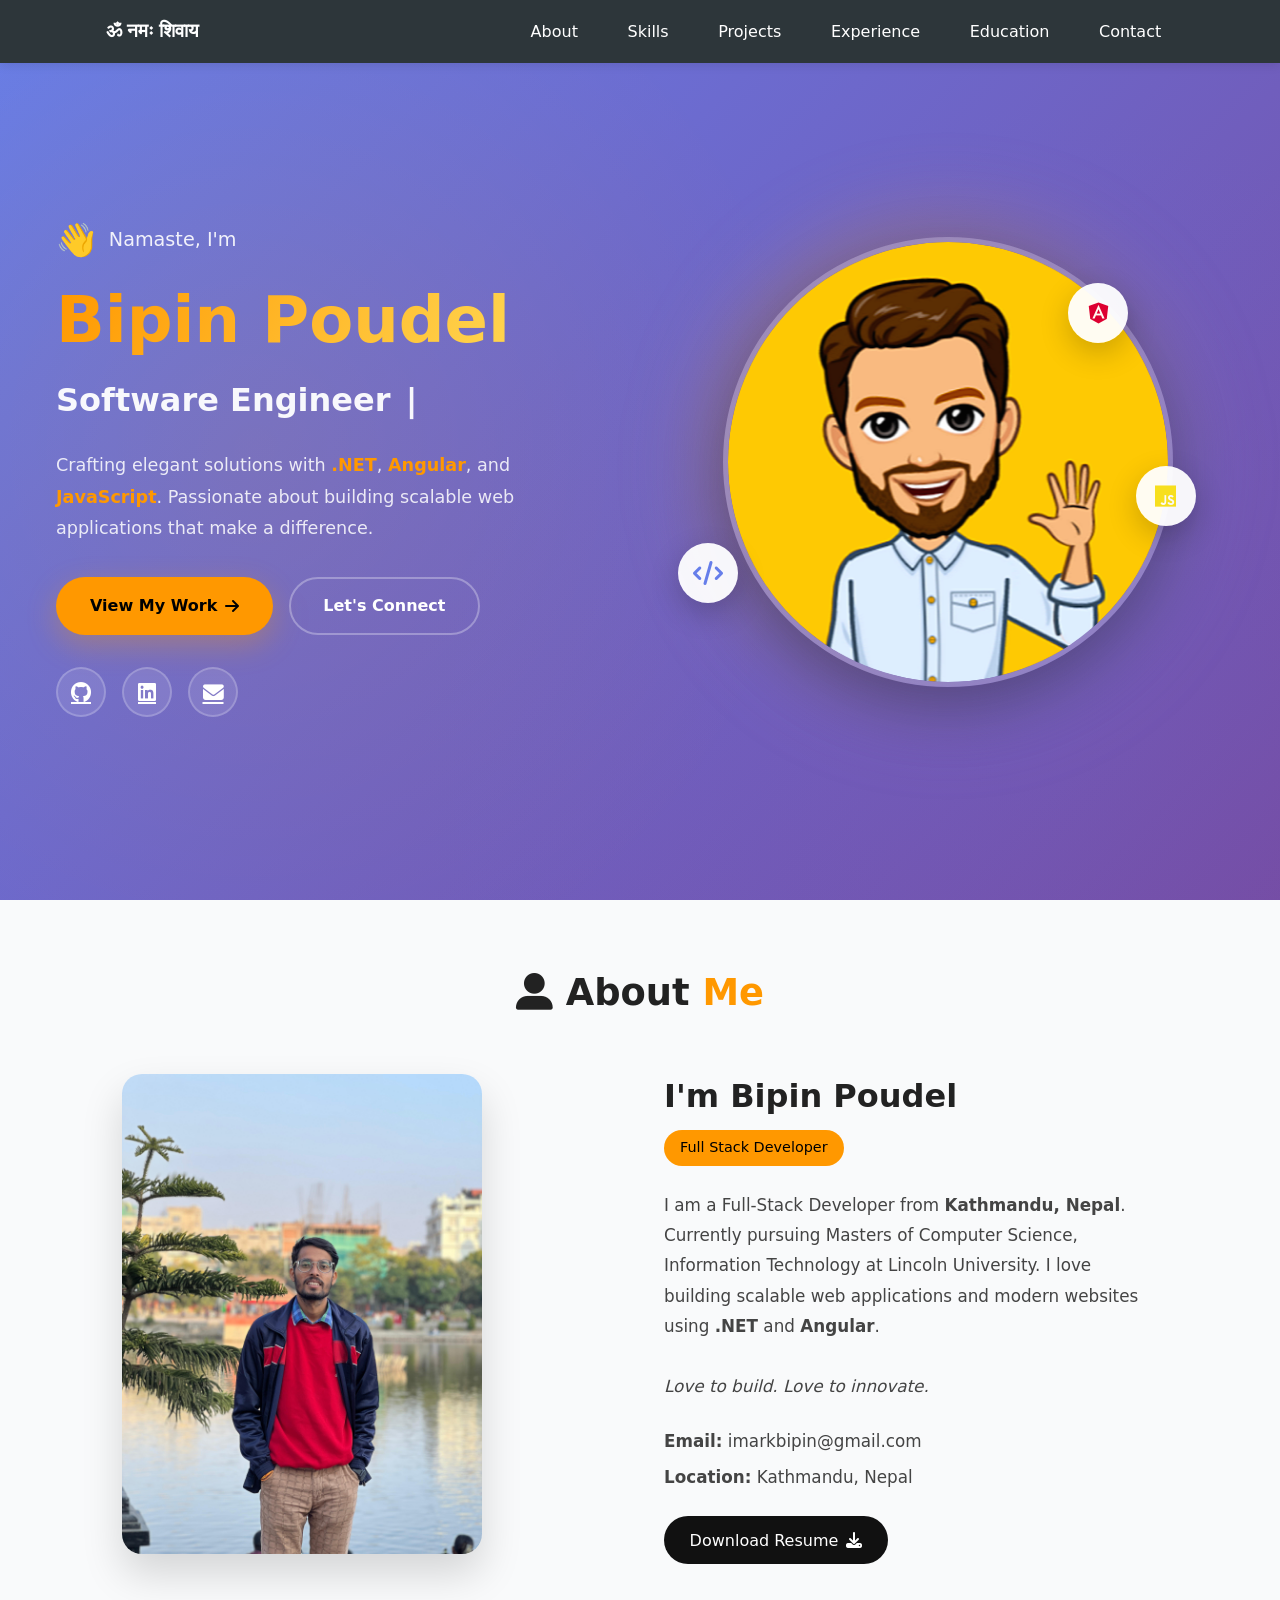
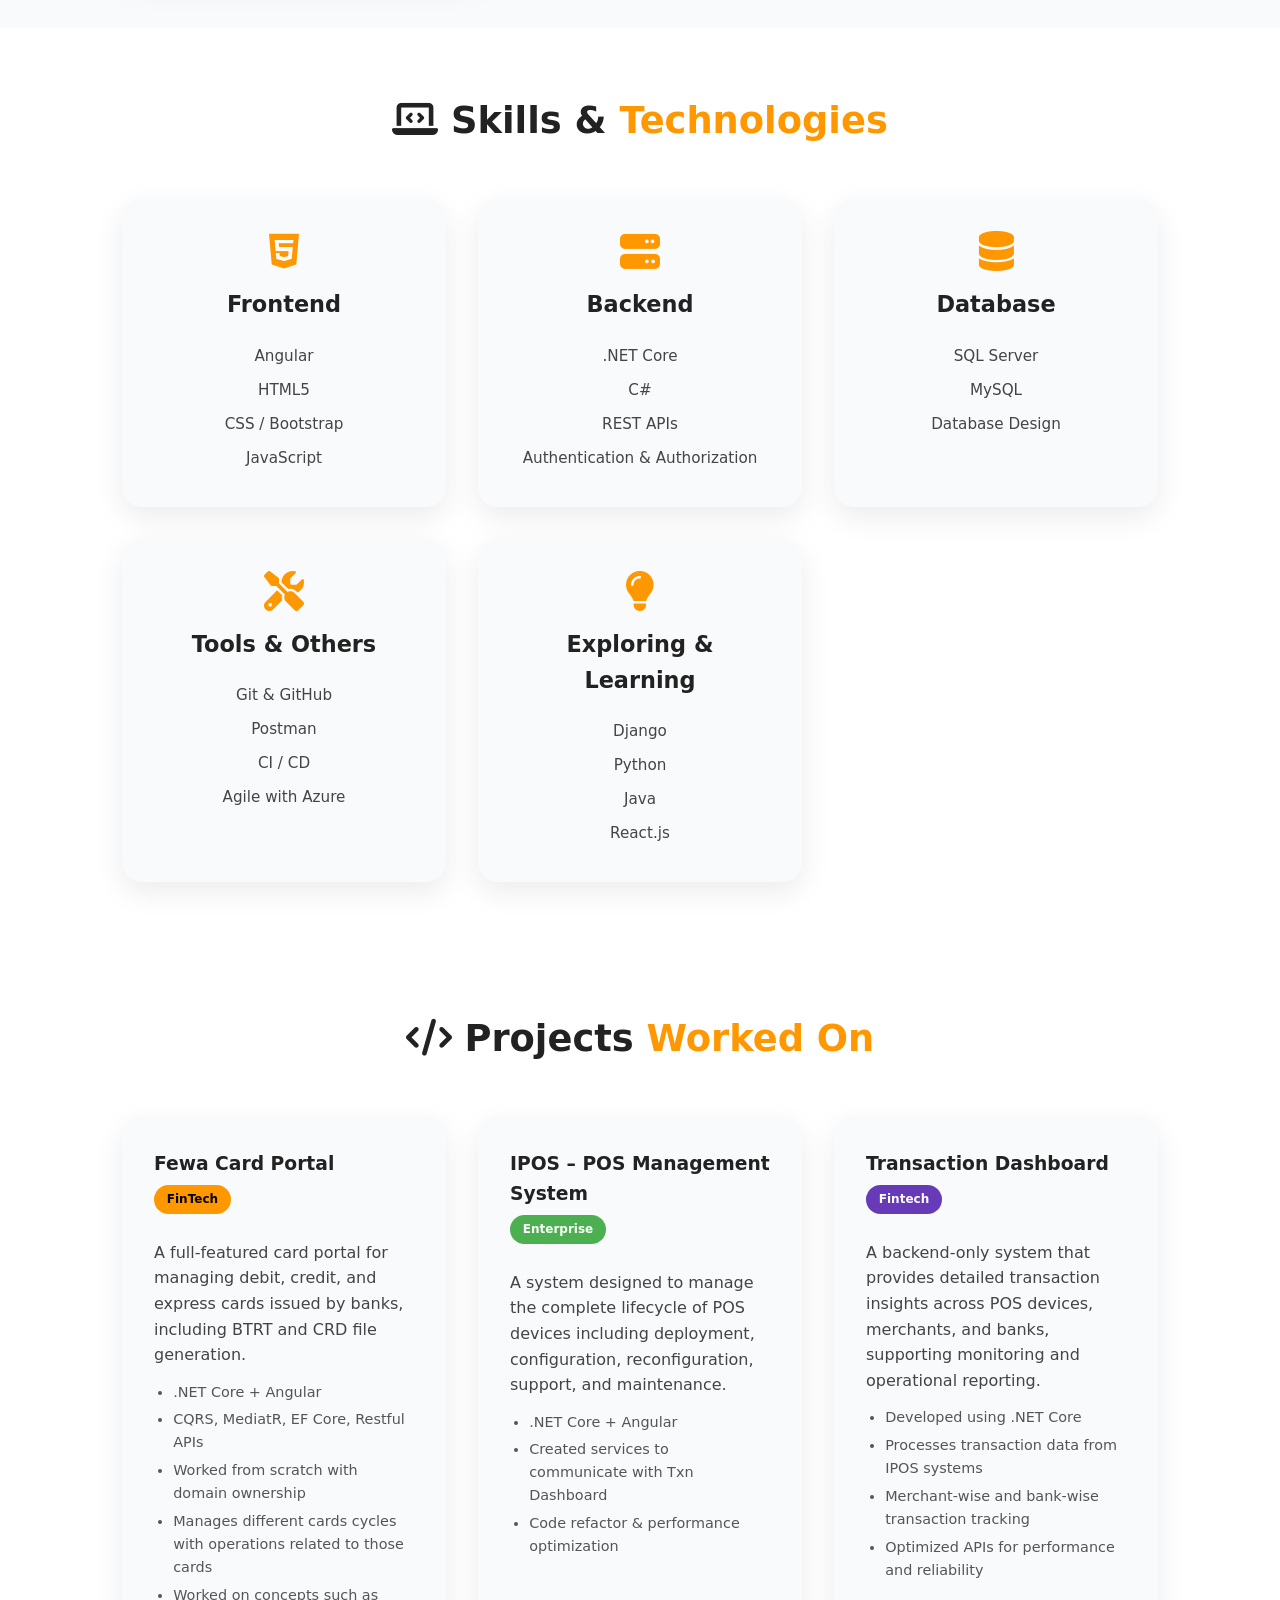
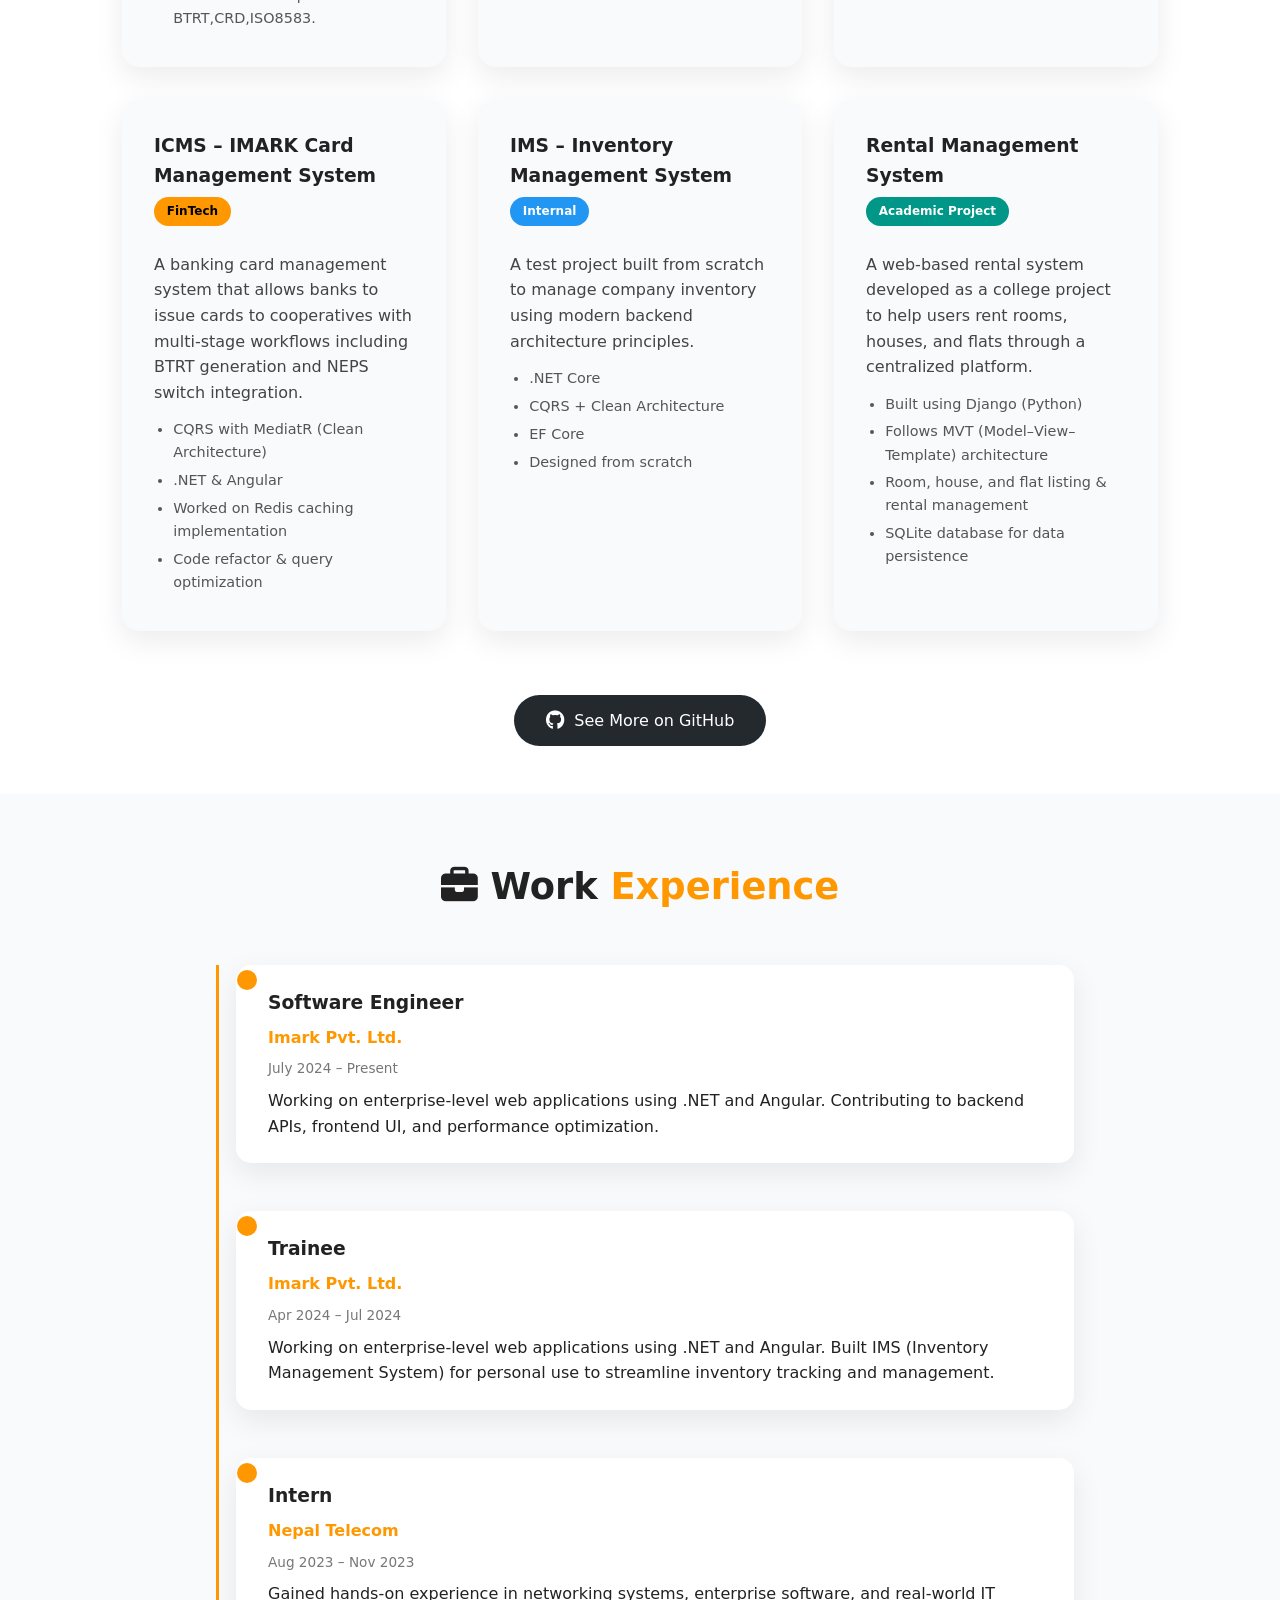
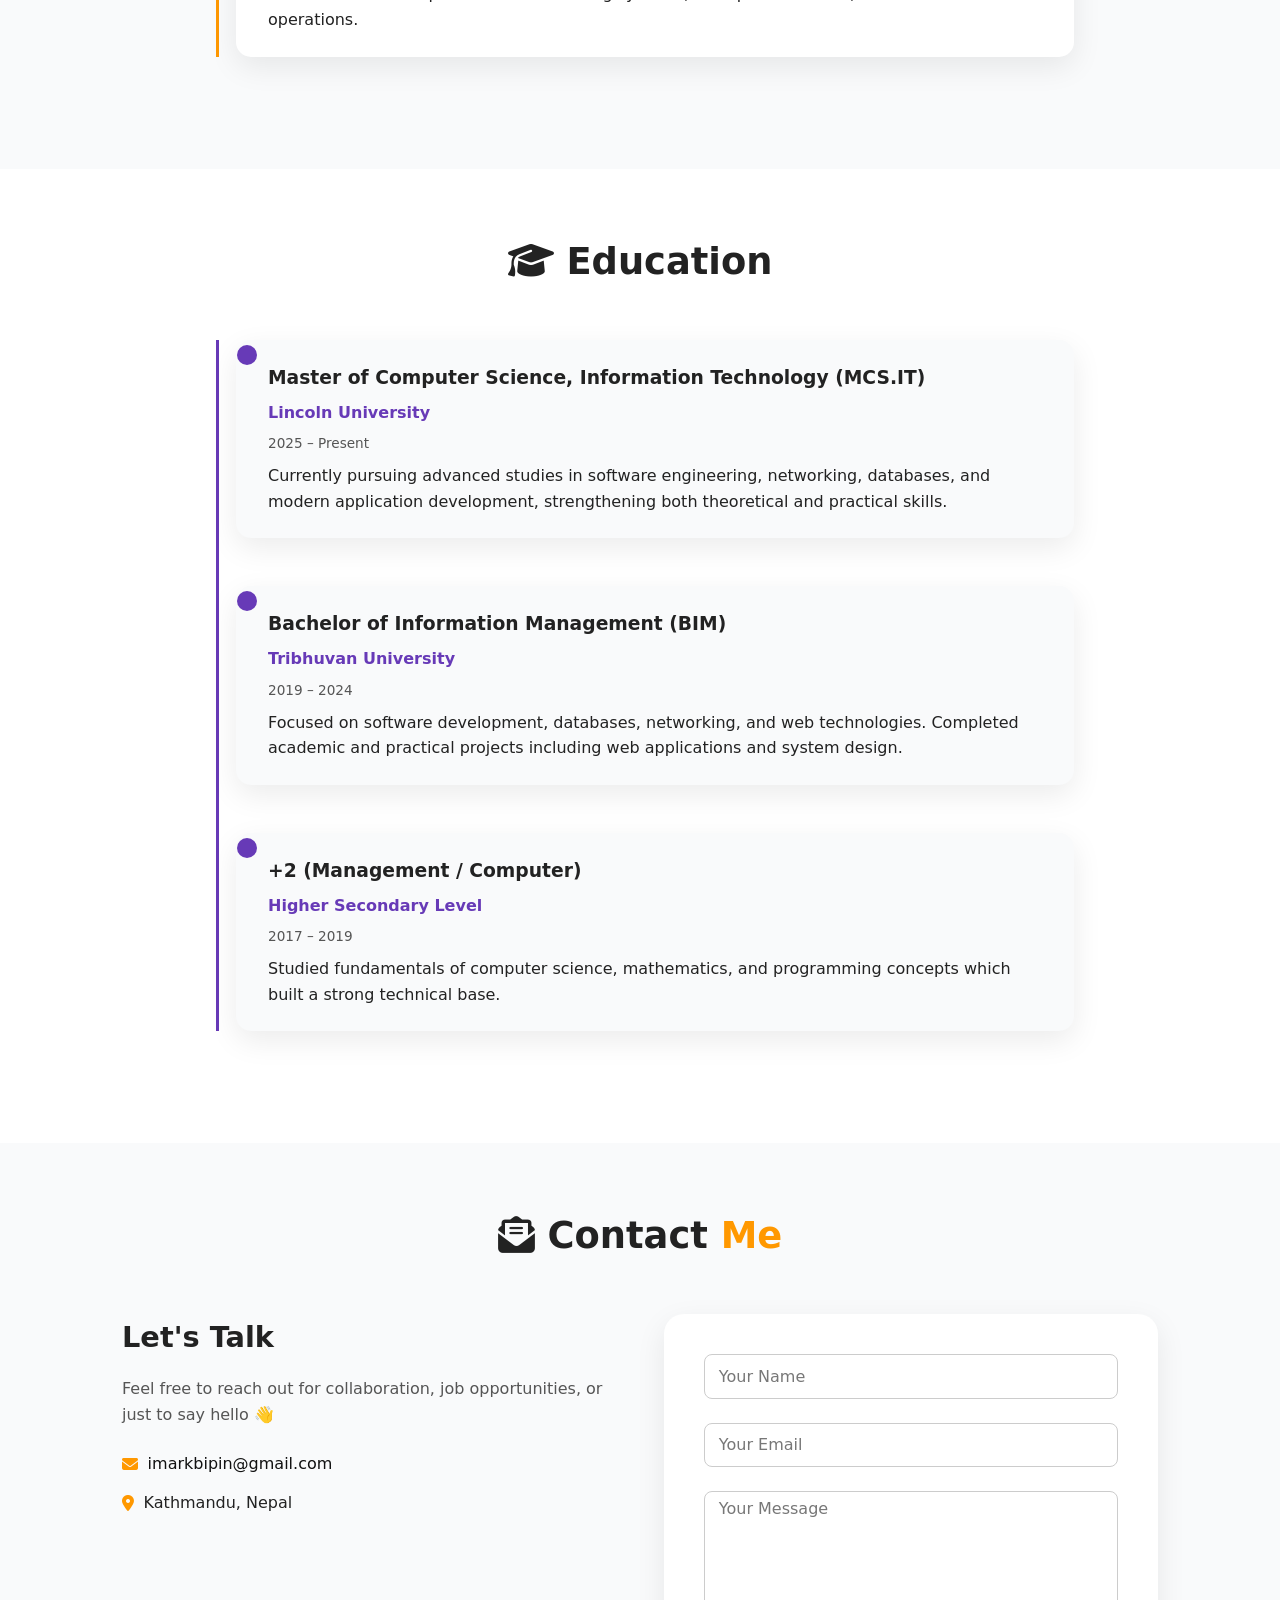
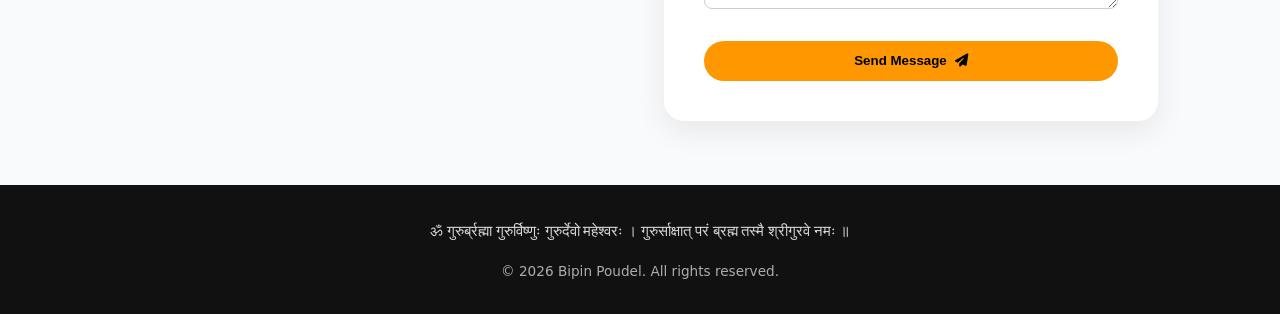
==== commit e8963abd: "Add: Beautify hero section and changes for mobile view" ====
--- a/index.html
+++ b/index.html
@@ -25,7 +25,7 @@
                 <span class="logo-text">ॐ नमः शिवाय</span>
                 <span class="logo-icon">🔱</span>
             </h1>
-            <ul class="nav-links">
+            <ul class="nav-links desktop-nav">
                 <li><a href="#about">About</a></li>
                 <li><a href="#skills">Skills</a></li>
                 <li><a href="#projects">Projects</a></li>
@@ -33,54 +33,100 @@
                 <li><a href="#education">Education</a></li>
                 <li><a href="#contact">Contact</a></li>
             </ul>
-            <!-- <button id="theme-toggle" class="theme-toggle" aria-label="Toggle dark mode">
-                <i class="fa-solid fa-moon"></i>
-            </button> -->
-
         </nav>
     </header>
 
+    <nav class="bottom-nav">
+        <a href="#about" class="bottom-nav-item">
+            <i class="fas fa-user"></i>
+            <span>About</span>
+        </a>
+        <a href="#skills" class="bottom-nav-item">
+            <i class="fas fa-code"></i>
+            <span>Skills</span>
+        </a>
+        <a href="#projects" class="bottom-nav-item">
+            <i class="fas fa-folder"></i>
+            <span>Projects</span>
+        </a>
+        <a href="#experience" class="bottom-nav-item">
+            <i class="fas fa-briefcase"></i>
+            <span>Work</span>
+        </a>
+        <a href="#education" class="bottom-nav-item">
+            <i class="fas fa-graduation-cap"></i>
+            <span>Education</span>
+        </a>
+        <a href="#contact" class="bottom-nav-item">
+            <i class="fas fa-envelope"></i>
+            <span>Contact</span>
+        </a>
+    </nav>
+
     <main>
 
         <section class="hero">
             <div class="hero-container">
-
                 <div class="hero-text">
-                    <h1>Hi, I'm <span>Bipin Poudel</span></h1>
-                    <h2>Software Engineer</h2>
-                    <p>
-                        I build fast, scalable, and modern web applications using
-                        .NET, Angular, and JavaScript.
+                    <div class="hero-greeting">
+                        <span class="wave">👋</span>
+                        <span class="greeting-text">Namaste, I'm</span>
+                    </div>
+                    <h1 class="hero-name">
+                        <span class="name-highlight">Bipin Poudel</span>
+                    </h1>
+                    <h2 class="hero-title">
+                        <span class="typing-text">Software Engineer</span>
+                        <span class="cursor">|</span>
+                    </h2>
+                    <p class="hero-description">
+                        Crafting elegant solutions with <strong>.NET</strong>, <strong>Angular</strong>,
+                        and <strong>JavaScript</strong>. Passionate about building scalable web applications
+                        that make a difference.
                     </p>
 
-                    <!-- <div class="hero-buttons">
-                        <a href="#projects" class="btn secondary">View Projects</a>
-                    </div> -->
+                    <div class="hero-cta">
+                        <a href="#projects" class="btn-primary">
+                            <span>View My Work</span>
+                            <i class="fas fa-arrow-right"></i>
+                        </a>
+                        <a href="#contact" class="btn-secondary">
+                            <span>Let's Connect</span>
+                        </a>
+                    </div>
 
                     <div class="hero-socials">
-                        <a href="https://github.com/sb-bipin" target="_blank" aria-label="GitHub">
+                        <a href="https://github.com/sb-bipin" target="_blank" aria-label="GitHub" class="social-link">
                             <i class="fa-brands fa-github"></i>
                         </a>
-
-                        <a href="https://www.linkedin.com/in/sb-bipin-paudel" target="_blank" aria-label="LinkedIn">
+                        <a href="https://www.linkedin.com/in/sb-bipin-paudel" target="_blank" aria-label="LinkedIn"
+                            class="social-link">
                             <i class="fa-brands fa-linkedin"></i>
                         </a>
-
-                        <a href="https://mail.google.com/mail/?view=cm&fs=1&to=imarkbipin@gmail.com"" target=" _blank"
-                            aria-label="Email">
+                        <a href="https://mail.google.com/mail/?view=cm&fs=1&to=imarkbipin@gmail.com" target="_blank"
+                            aria-label="Email" class="social-link">
                             <i class="fa-solid fa-envelope"></i>
                         </a>
-
-
-                    </div>
-
+                    </div>
                 </div>
 
                 <div class="hero-image">
-                    <img src="images/favicon.png" alt="Bipin Poudel Full Stack Developer">
-                </div>
-
-            </div>
+                    <div class="image-wrapper">
+                        <div class="image-background"></div>
+                        <img src="images/favicon.png" alt="Bipin Poudel Full Stack Developer">
+                        <div class="floating-badge badge-1">
+                            <i class="fa-brands fa-angular"></i>
+                        </div>
+                        <div class="floating-badge badge-2">
+                            <i class="fa-solid fa-code"></i>
+                        </div>
+                        <div class="floating-badge badge-3">
+                            <i class="fa-brands fa-js"></i>
+                        </div>
+                    </div>
+                </div>
+            </div>
+
         </section>
 
 
@@ -414,7 +460,7 @@
                     <div class="timeline-item show">
                         <span class="timeline-dot"></span>
                         <div class="timeline-content">
-                            <h3>Bachelor in Information Technology</h3>
+                            <h3>Bachelor of Information Management (BIM)</h3>
                             <span class="company">Tribhuvan University</span>
                             <span class="date">2019 – 2024</span>
                             <p>
--- a/css/style.css
+++ b/css/style.css
@@ -3,58 +3,49 @@
     padding: 0;
     box-sizing: border-box;
 }
-section {
-    scroll-margin-top: 2rem;
-}
-.logo {
-    font-family: "Noto Serif Devanagari", serif;
-    font-size: 1.2rem;
-    letter-spacing: 1px;
-    display: flex;
-    align-items: center;
-    gap: 0.4rem;
-    color: rgb(138, 146, 168);
-    cursor: pointer;
-}
-
-.logo-icon {
-    display: none;
-    font-size: 1.4rem;
-}
-
-.logo:hover .logo-text {
-    display: none;
-}
-
-.logo:hover .logo-icon {
-    display: inline;
-}
+
+html {
+    overflow-x: hidden;
+}
+
 body {
     font-family: system-ui, sans-serif;
-    line-height: 1;
+    line-height: 1.6;
     color: #222222;
+    overflow-x: hidden;
+    width: 100%;
+}
+
+section {
+    scroll-margin-top: 5rem;
 }
 
 .container {
     max-width: 1100px;
-    margin: auto;
+    margin: 0 auto;
     padding: 1rem;
+    width: 100%;
 }
 
 .header {
-    position: sticky;
+    position: fixed;
     top: 0;
+    left: 0;
+    right: 0;
     background: #2d363a;
     z-index: 1000;
+    box-shadow: 0 2px 10px rgba(0, 0, 0, 0.1);
+    width: 100%;
 }
 
 .nav-container {
     max-width: 1100px;
-    margin: auto;
+    margin: 0 auto;
     padding: 1rem;
     display: flex;
     justify-content: space-between;
     align-items: center;
+    width: 100%;
 }
 
 .logo {
@@ -63,183 +54,769 @@
     gap: 0.4rem;
     font-family: "Noto Serif Devanagari", serif;
     color: #fff;
-    font-size: 1.1rem;
+    font-size: clamp(1rem, 2.5vw, 1.2rem);
+    margin: 0;
+    cursor: pointer;
+}
+
+.logo-text {
+    white-space: nowrap;
+}
+
+.logo-icon {
+    display: none;
+    font-size: clamp(1.2rem, 3vw, 1.5rem);
+}
+
+.logo:hover .logo-text {
+    display: none;
+}
+
+.logo:hover .logo-icon {
+    display: inline;
 }
 
 .nav-links {
     display: flex;
     list-style: none;
-    gap: 1rem;
+    gap: clamp(0.8rem, 2vw, 1.5rem);
+    margin: 0;
+    padding: 0;
+    align-items: center;
 }
 
 .nav-links a {
     color: #fff;
     text-decoration: none;
     font-weight: 500;
-}
-
-@media (max-width: 768px) {
-    .nav-container {
-        flex-direction: column;
-        gap: 1rem;
-    }
-
-    .nav-links {
-        flex-direction: column;
-        align-items: center;
-        gap: 1rem;
-    }
-}
-.nav-links a {
+    padding: 0.5rem 0.8rem;
+    border-radius: 4px;
+    transition: background-color 0.3s ease;
+    white-space: nowrap;
+    font-size: clamp(0.9rem, 1.5vw, 1rem);
+}
+
+.nav-links a:hover {
+    background-color: rgba(255, 255, 255, 0.1);
+}
+
+.bottom-nav {
+    display: none;
+    position: fixed;
+    bottom: 0;
+    left: 0;
+    right: 0;
+    background: #2d363a;
+    padding: 0.4rem 0.2rem;
+    box-shadow: 0 -2px 10px rgba(0, 0, 0, 0.1);
+    z-index: 1000;
+    justify-content: space-around;
+    align-items: center;
+    width: 100%;
+    gap: 0.2rem;
+}
+
+.bottom-nav-item {
+    display: flex;
+    flex-direction: column;
+    align-items: center;
+    justify-content: center;
     color: #fff;
     text-decoration: none;
+    padding: 0.4rem 0.3rem;
+    border-radius: 8px;
+    transition: all 0.3s ease;
+    flex: 1;
+    max-width: 70px;
+}
+
+.bottom-nav-item i {
+    font-size: 1.2rem;
+    margin-bottom: 0.25rem;
+}
+
+.bottom-nav-item span {
+    font-size: 0.65rem;
+    font-weight: 500;
+}
+
+.bottom-nav-item:hover,
+.bottom-nav-item:active {
+    background-color: rgba(255, 152, 0, 0.2);
+    color: #ff9800;
+}
+
+@media (min-width: 769px) {
+    .header {
+        display: block;
+    }
+
+    .logo {
+        display: flex;
+    }
+
+    .desktop-nav {
+        display: flex;
+    }
+
+    .bottom-nav {
+        display: none;
+    }
+}
+
+@media (max-width: 900px) {
+    .nav-container {
+        padding: 0.8rem 1rem;
+    }
+
+    .nav-links {
+        gap: 0.8rem;
+    }
+
+    .nav-links a {
+        font-size: 0.9rem;
+        padding: 0.4rem 0.6rem;
+    }
+}
+
+@media (max-width: 768px) {
+    section {
+        scroll-margin-top: 2rem;
+    }
+
+    body {
+        padding-top: 0;
+        padding-bottom: 65px;
+    }
+
+    .desktop-nav {
+        display: none;
+    }
+
+    .bottom-nav {
+        display: flex;
+    }
+
+    .logo {
+        display: none;
+    }
+
+    .header {
+        display: none;
+    }
+
+    .nav-container {
+        justify-content: center;
+        padding: 0;
+    }
+
+    .bottom-nav {
+        padding: 0.35rem 0.15rem;
+        gap: 0.1rem;
+    }
+
+    .bottom-nav-item {
+        padding: 0.35rem 0.2rem;
+        max-width: 65px;
+        min-width: 50px;
+    }
+}
+
+@media (max-width: 480px) {
+    .bottom-nav {
+        padding: 0.3rem 0.1rem;
+        gap: 0.05rem;
+    }
+
+    .bottom-nav-item {
+        padding: 0.3rem 0.15rem;
+        max-width: 60px;
+        min-width: 45px;
+    }
+
+    .bottom-nav-item i {
+        font-size: 1.15rem;
+        margin-bottom: 0.2rem;
+    }
+
+    .bottom-nav-item span {
+        font-size: 0.6rem;
+    }
+
+    body {
+        padding-bottom: 60px;
+    }
+}
+
+@media (max-width: 360px) {
+    .bottom-nav {
+        padding: 0.25rem 0.05rem;
+        gap: 0;
+    }
+
+    .bottom-nav-item {
+        padding: 0.25rem 0.1rem;
+        max-width: 55px;
+        min-width: 40px;
+    }
+
+    .bottom-nav-item i {
+        font-size: 1.1rem;
+        margin-bottom: 0.15rem;
+    }
+
+    .bottom-nav-item span {
+        font-size: 0.55rem;
+    }
+
+    body {
+        padding-bottom: 58px;
+    }
+}
+
+.hero-container,
+.about-grid,
+.skills-grid,
+.projects-grid,
+.contact-grid {
+    width: 100%;
+    max-width: 100%;
+    padding: 0 1rem;
+}
+
+@media (max-width: 768px) {
+    .hero-container {
+        flex-direction: column;
+        text-align: center;
+        padding: 1.5rem 1rem;
+    }
+
+    .hero-text h1 {
+        font-size: 2rem;
+    }
+
+    .hero-text h2 {
+        font-size: 1.3rem;
+    }
+
+    .hero-text p {
+        font-size: 1rem;
+    }
+
+    .hero-image img {
+        max-width: 250px;
+    }
+
+    .about-grid,
+    .contact-grid {
+        grid-template-columns: 1fr;
+        gap: 2rem;
+    }
+
+    .about-image img {
+        max-width: 280px;
+        margin: 0 auto;
+        display: block;
+    }
+
+    .skills-grid {
+        grid-template-columns: 1fr;
+        gap: 1.5rem;
+    }
+
+    .projects-grid {
+        grid-template-columns: 1fr;
+        gap: 1.5rem;
+    }
+
+    .heading {
+        font-size: 1.8rem;
+    }
+}
+
+@media (max-width: 480px) {
+    .container {
+        padding: 0.8rem;
+    }
+
+    .hero-text h1 {
+        font-size: 1.7rem;
+    }
+
+    .hero-text h2 {
+        font-size: 1.1rem;
+    }
+
+    .heading {
+        font-size: 1.6rem;
+    }
+
+    .skill-card,
+    .project-card {
+        padding: 1.5rem;
+    }
 }
 
 .hero {
+    min-height: 100vh;
+    display: flex;
+    align-items: center;
+    justify-content: center;
+    background: linear-gradient(135deg, #667eea 0%, #764ba2 100%);
+    position: relative;
+    overflow: hidden;
+    padding: 6rem 1rem 4rem;
+}
+
+.hero::before {
+    content: '';
+    position: absolute;
+    top: 0;
+    left: 0;
+    right: 0;
+    bottom: 0;
+    background:
+        radial-gradient(circle at 20% 50%, rgba(255, 152, 0, 0.1) 0%, transparent 50%),
+        radial-gradient(circle at 80% 80%, rgba(102, 126, 234, 0.1) 0%, transparent 50%);
+    pointer-events: none;
+}
+
+.hero-container {
+    max-width: 1200px;
+    width: 100%;
+    margin: 0 auto;
     display: grid;
-    place-items: center;
-    min-height: 60vh;
-    text-align: center;
-}
-
-.section {
-    margin-top: 3rem;
-}
-
-.grid {
-    display: grid;
-    gap: 1rem;
-}
-
-.card {
-    background: #f5f5f5;
-    padding: 1.5rem;
-    border-radius: 8px;
-}
-
-input,
-textarea {
-    width: 100%;
+    grid-template-columns: 1fr 1fr;
+    gap: 4rem;
+    align-items: center;
+    position: relative;
+    z-index: 1;
+}
+
+.hero-text {
+    color: #fff;
+}
+
+.hero-greeting {
+    display: flex;
+    align-items: center;
+    gap: 0.8rem;
     margin-bottom: 1rem;
-    padding: 0.7rem;
-    border: 1px solid #ccc;
-}
-
-button {
-    background: #ff6600;
-    color: #fff;
-    border: none;
-    padding: 0.7rem;
-    cursor: pointer;
-}
-
-.footer {
-    text-align: center;
-    padding: 1rem;
-    background: #1e9191;
-    color: #fff;
-    margin-top: 3rem;
-}
-
-.hero {
-    min-height: 90vh;
-    display: grid;
-    place-items: center;
-    background: linear-gradient(135deg, #1a86aa);
-    color: #fff;
-}
-
-.hero-container {
-    max-width: 1100px;
-    padding: 2rem;
-    display: flex;
-    grid-template-columns: repeat(auto-fit, minmax(300px, 1fr));
-    align-items: center;
-    gap: 2rem;
-}
-
-.hero-text h1 {
-    font-size: 2.8rem;
-    margin-bottom: 0.5rem;
-}
-
-.hero-text h1 span {
+    animation: fadeInUp 0.6s ease-out;
+}
+
+.wave {
+    font-size: 2rem;
+    display: inline-block;
+    animation: wave 2s ease-in-out infinite;
+}
+
+@keyframes wave {
+
+    0%,
+    100% {
+        transform: rotate(0deg);
+    }
+
+    25% {
+        transform: rotate(20deg);
+    }
+
+    75% {
+        transform: rotate(-20deg);
+    }
+}
+
+.greeting-text {
+    font-size: 1.2rem;
+    font-weight: 500;
+    opacity: 0.9;
+}
+
+.hero-name {
+    font-size: clamp(2.5rem, 5vw, 4rem);
+    font-weight: 800;
+    margin-bottom: 1rem;
+    line-height: 1.2;
+    animation: fadeInUp 0.6s ease-out 0.2s both;
+}
+
+.name-highlight {
+    background: linear-gradient(120deg, #ff9800, #ffd54f);
+    -webkit-background-clip: text;
+    -webkit-text-fill-color: transparent;
+    background-clip: text;
+    display: inline-block;
+}
+
+.hero-title {
+    font-size: clamp(1.5rem, 3vw, 2rem);
+    font-weight: 600;
+    margin-bottom: 1.5rem;
+    color: rgba(255, 255, 255, 0.95);
+    animation: fadeInUp 0.6s ease-out 0.4s both;
+}
+
+.typing-text {
+    display: inline-block;
+}
+
+.cursor {
+    display: inline-block;
+    animation: blink 1s infinite;
+    margin-left: 4px;
+}
+
+@keyframes blink {
+
+    0%,
+    50% {
+        opacity: 1;
+    }
+
+    51%,
+    100% {
+        opacity: 0;
+    }
+}
+
+.hero-description {
+    font-size: 1.1rem;
+    line-height: 1.8;
+    margin-bottom: 2rem;
+    color: rgba(255, 255, 255, 0.85);
+    max-width: 500px;
+    animation: fadeInUp 0.6s ease-out 0.6s both;
+}
+
+.hero-description strong {
     color: #ff9800;
-}
-
-.hero-text h2 {
-    font-size: 1.6rem;
-    font-weight: 400;
-    margin-bottom: 1rem;
-}
-
-.hero-text p {
-    font-size: 1.1rem;
-    max-width: 500px;
-    opacity: 0.9;
-}
-
-.hero-buttons {
-    margin-top: 1.5rem;
+    font-weight: 600;
+}
+
+@keyframes fadeInUp {
+    from {
+        opacity: 0;
+        transform: translateY(30px);
+    }
+
+    to {
+        opacity: 1;
+        transform: translateY(0);
+    }
+}
+
+.hero-cta {
     display: flex;
     gap: 1rem;
-}
-
-.btn {
-    padding: 0.7rem 1.6rem;
-    border-radius: 30px;
+    margin-bottom: 2rem;
+    flex-wrap: wrap;
+    animation: fadeInUp 0.6s ease-out 0.8s both;
+}
+
+.btn-primary,
+.btn-secondary {
+    padding: 0.9rem 2rem;
+    border-radius: 50px;
     text-decoration: none;
     font-weight: 600;
-}
-
-.primary {
+    font-size: 1rem;
+    display: inline-flex;
+    align-items: center;
+    gap: 0.5rem;
+    transition: all 0.3s ease;
+    border: 2px solid transparent;
+}
+
+.btn-primary {
     background: #ff9800;
     color: #000;
-}
-
-.secondary {
-    border: 2px solid #ff9800;
-    color: #ff9800;
+    box-shadow: 0 10px 30px rgba(255, 152, 0, 0.3);
+}
+
+.btn-primary:hover {
+    transform: translateY(-3px);
+    box-shadow: 0 15px 40px rgba(255, 152, 0, 0.4);
+}
+
+.btn-primary i {
+    transition: transform 0.3s ease;
+}
+
+.btn-primary:hover i {
+    transform: translateX(5px);
+}
+
+.btn-secondary {
+    background: transparent;
+    color: #fff;
+    border: 2px solid rgba(255, 255, 255, 0.3);
+    backdrop-filter: blur(10px);
+}
+
+.btn-secondary:hover {
+    background: rgba(255, 255, 255, 0.1);
+    border-color: rgba(255, 255, 255, 0.5);
+    transform: translateY(-3px);
 }
 
 .hero-socials {
     display: flex;
+    gap: 1rem;
+    animation: fadeInUp 0.6s ease-out 1s both;
+}
+
+.social-link {
+    width: 50px;
+    height: 50px;
+    display: flex;
+    align-items: center;
     justify-content: center;
-    gap: 1rem;
-    margin-top: 1.5rem;
-}
-
-.hero-socials a {
-    width: 42px;
-    height: 42px;
-    display: grid;
-    place-items: center;
     border-radius: 50%;
     background: rgba(255, 255, 255, 0.1);
+    backdrop-filter: blur(10px);
     color: #fff;
-    font-size: 1.2rem;
+    font-size: 1.3rem;
     transition: all 0.3s ease;
-}
-
-.hero-socials a:hover {
+    border: 2px solid rgba(255, 255, 255, 0.2);
+}
+
+.social-link:hover {
     background: #ff9800;
     color: #000;
-    transform: translateY(-4px);
-}
-
-.hero-image img {
+    transform: translateY(-5px) scale(1.1);
+    box-shadow: 0 10px 25px rgba(255, 152, 0, 0.4);
+    border-color: #ff9800;
+}
+
+.hero-image {
+    position: relative;
+    animation: fadeInRight 0.8s ease-out 0.4s both;
+}
+
+@keyframes fadeInRight {
+    from {
+        opacity: 0;
+        transform: translateX(50px);
+    }
+
+    to {
+        opacity: 1;
+        transform: translateX(0);
+    }
+}
+
+.image-wrapper {
+    position: relative;
     width: 100%;
-    max-width: 320px;
+    max-width: 450px;
+    margin: 0 auto;
+}
+
+.image-background {
+    position: absolute;
+    top: -20px;
+    left: -20px;
+    right: -20px;
+    bottom: -20px;
+    background: linear-gradient(135deg, rgba(255, 152, 0, 0.3), rgba(102, 126, 234, 0.3));
     border-radius: 50%;
-    border: 4px solid #ff9800;
-    justify-self: center;
-}
-
-
-
+    filter: blur(40px);
+    animation: pulse 3s ease-in-out infinite;
+}
+
+@keyframes pulse {
+
+    0%,
+    100% {
+        transform: scale(1);
+        opacity: 0.6;
+    }
+
+    50% {
+        transform: scale(1.1);
+        opacity: 0.8;
+    }
+}
+
+.image-wrapper img {
+    position: relative;
+    width: 100%;
+    height: auto;
+    border-radius: 50%;
+    border: 5px solid rgba(255, 255, 255, 0.2);
+    box-shadow: 0 20px 60px rgba(0, 0, 0, 0.3);
+    transition: transform 0.3s ease;
+}
+
+.image-wrapper:hover img {
+    transform: scale(1.05);
+}
+
+.floating-badge {
+    position: absolute;
+    width: 60px;
+    height: 60px;
+    background: rgba(255, 255, 255, 0.95);
+    border-radius: 50%;
+    display: flex;
+    align-items: center;
+    justify-content: center;
+    font-size: 1.5rem;
+    box-shadow: 0 10px 30px rgba(0, 0, 0, 0.2);
+    animation: float 3s ease-in-out infinite;
+}
+
+.badge-1 {
+    top: 10%;
+    right: 10%;
+    color: #dd0031;
+    animation-delay: 0s;
+}
+
+.badge-2 {
+    bottom: 20%;
+    left: -10%;
+    color: #667eea;
+    animation-delay: 1s;
+}
+
+.badge-3 {
+    top: 50%;
+    right: -5%;
+    color: #f7df1e;
+    animation-delay: 2s;
+}
+
+@keyframes float {
+
+    0%,
+    100% {
+        transform: translateY(0px);
+    }
+
+    50% {
+        transform: translateY(-20px);
+    }
+}
+
+.hero-scroll {
+    position: absolute;
+    bottom: 2rem;
+    left: 50%;
+    transform: translateX(-50%);
+    display: flex;
+    flex-direction: column;
+    align-items: center;
+    gap: 0.5rem;
+    color: rgba(255, 255, 255, 0.7);
+    font-size: 0.9rem;
+    animation: fadeIn 1s ease-out 1.5s both;
+}
+
+@keyframes fadeIn {
+    from {
+        opacity: 0;
+    }
+
+    to {
+        opacity: 1;
+    }
+}
+
+.hero-scroll i {
+    animation: bounce 2s ease-in-out infinite;
+}
+
+@keyframes bounce {
+
+    0%,
+    100% {
+        transform: translateY(0);
+    }
+
+    50% {
+        transform: translateY(10px);
+    }
+}
+
+@media (max-width: 768px) {
+    .hero {
+        padding: 5rem 1rem 3rem;
+        min-height: auto;
+    }
+
+    .hero-container {
+        grid-template-columns: 1fr;
+        gap: 3rem;
+        text-align: center;
+    }
+
+    .hero-text {
+        order: 2;
+    }
+
+    .hero-image {
+        order: 1;
+    }
+
+    .hero-greeting {
+        justify-content: center;
+    }
+
+    .hero-description {
+        margin: 0 auto 2rem;
+    }
+
+    .hero-cta {
+        justify-content: center;
+    }
+
+    .hero-socials {
+        justify-content: center;
+    }
+
+    .image-wrapper {
+        max-width: 300px;
+    }
+
+    .floating-badge {
+        width: 50px;
+        height: 50px;
+        font-size: 1.2rem;
+    }
+
+    .hero-scroll {
+        display: none;
+    }
+}
+
+@media (max-width: 480px) {
+    .hero-name {
+        font-size: 2rem;
+    }
+
+    .hero-title {
+        font-size: 1.3rem;
+    }
+
+    .hero-description {
+        font-size: 1rem;
+    }
+
+    .btn-primary,
+    .btn-secondary {
+        padding: 0.8rem 1.5rem;
+        font-size: 0.9rem;
+    }
+
+    .image-wrapper {
+        max-width: 250px;
+    }
+}
 
 .about {
-    padding: 1rem;
+    padding: 3rem 1rem;
     background: #f9fafb;
 }
 
@@ -258,9 +835,6 @@
     color: #ff9800;
 }
 
-
-
-/* About related css */
 .about-grid {
     display: grid;
     grid-template-columns: repeat(auto-fit, minmax(300px, 1fr));
@@ -327,12 +901,8 @@
     transform: translateY(-3px);
 }
 
-
-
-/* related to skills */
-
 .skills {
-    padding: 1rem;
+    padding: 3rem 1rem;
     background: #fff;
 }
 
@@ -384,12 +954,8 @@
     color: #444;
 }
 
-/* =========================
-   EXPERIENCE
-========================= */
-
 .experience {
-    padding: 1rem;
+    padding: 3rem 1rem;
     background: #f9fafb;
 }
 
@@ -417,14 +983,6 @@
 .experience .timeline-item {
     position: relative;
     margin-bottom: 3rem;
-    opacity: 0;
-    transform: translateY(30px);
-    transition: all 0.6s ease;
-}
-
-.experience .timeline-item.show {
-    opacity: 1;
-    transform: translateY(0);
 }
 
 .experience .timeline-dot {
@@ -444,22 +1002,30 @@
     box-shadow: 0 10px 30px rgba(0, 0, 0, 0.08);
 }
 
+.experience .timeline-content h3 {
+    line-height: 1.5;
+}
+
 .experience .timeline-content .company {
     font-weight: 600;
     color: #ff9800;
+    display: block;
+    margin: 0.5rem 0;
 }
 
 .experience .timeline-content .date {
     font-size: 0.85rem;
     color: #777;
-}
-
-/* =========================
-   EDUCATION
-========================= */
+    display: block;
+    margin-bottom: 0.5rem;
+}
+
+.experience .timeline-content p {
+    line-height: 1.6;
+}
 
 .education {
-    padding: 1rem;
+    padding: 3rem 1rem;
     background: #ffffff;
 }
 
@@ -482,7 +1048,6 @@
     bottom: 0;
     width: 3px;
     background: #673ab7;
-    /* different color */
 }
 
 .education .timeline-item {
@@ -507,24 +1072,30 @@
     box-shadow: 0 10px 30px rgba(0, 0, 0, 0.08);
 }
 
+.education .timeline-content h3 {
+    line-height: 1.5;
+}
+
 .education .timeline-content .company {
     font-weight: 600;
     color: #673ab7;
+    display: block;
+    margin: 0.5rem 0;
 }
 
 .education .timeline-content .date {
     font-size: 0.85rem;
     color: #555;
-}
-
-timeline-content p,h3,span {
-    line-height: 2rem;
-}
-
-/* cssfor projects */
+    display: block;
+    margin-bottom: 0.5rem;
+}
+
+.education .timeline-content p {
+    line-height: 1.6;
+}
 
 .projects {
-    padding: 1rem;
+    padding: 3rem 1rem;
     background: #fff;
 }
 
@@ -573,7 +1144,6 @@
     margin-bottom: 0.3rem;
 }
 
-/* Project tags */
 .project-tag {
     display: inline-block;
     font-size: 0.75rem;
@@ -635,11 +1205,8 @@
     transform: translateY(-4px);
 }
 
-
-/* Contact css */
-
 .contact {
-    padding: 1rem;
+    padding: 3rem 1rem;
     background: #f9fafb;
 }
 
@@ -663,6 +1230,7 @@
 .contact-info p {
     color: #555;
     margin-bottom: 1.5rem;
+    line-height: 1.6;
 }
 
 .contact-info ul {
@@ -701,7 +1269,7 @@
 .input-group input,
 .input-group textarea {
     width: 100%;
-    padding: 0.8rem 0.8rem;
+    padding: 0.8rem;
     border: 1px solid #ccc;
     border-radius: 8px;
     outline: none;
@@ -739,34 +1307,32 @@
     color: #000;
     border-radius: 30px;
     font-weight: 600;
-}
-.submit-btn {
+    padding: 0.8rem;
+    border: none;
+    cursor: pointer;
     display: flex;
     align-items: center;
     justify-content: center;
     gap: 0.5rem;
+    transition: all 0.3s ease;
 }
 
 .submit-btn:hover {
     background: #111;
     color: #fff;
 }
-
-
-/* footer related ones  */
-
 
 .footer {
     background: #111;
     color: #eee;
     text-align: center;
-    padding: 1rem 1rem;
+    padding: 2rem 1rem;
 }
 
 .footer .shlok {
     font-family: "Noto Serif Devanagari", serif;
     font-size: 0.95rem;
-    line-height: 1;
+    line-height: 1.8;
     margin-bottom: 1rem;
     opacity: 0.9;
 }
@@ -774,6 +1340,4 @@
 .footer .copyright {
     font-size: 0.85rem;
     opacity: 0.7;
-}
-
-
+}
--- a/css/style.css
+++ b/css/style.css
@@ -3,58 +3,49 @@
     padding: 0;
     box-sizing: border-box;
 }
-section {
-    scroll-margin-top: 2rem;
-}
-.logo {
-    font-family: "Noto Serif Devanagari", serif;
-    font-size: 1.2rem;
-    letter-spacing: 1px;
-    display: flex;
-    align-items: center;
-    gap: 0.4rem;
-    color: rgb(138, 146, 168);
-    cursor: pointer;
-}
-
-.logo-icon {
-    display: none;
-    font-size: 1.4rem;
-}
-
-.logo:hover .logo-text {
-    display: none;
-}
-
-.logo:hover .logo-icon {
-    display: inline;
-}
+
+html {
+    overflow-x: hidden;
+}
+
 body {
     font-family: system-ui, sans-serif;
-    line-height: 1;
+    line-height: 1.6;
     color: #222222;
+    overflow-x: hidden;
+    width: 100%;
+}
+
+section {
+    scroll-margin-top: 5rem;
 }
 
 .container {
     max-width: 1100px;
-    margin: auto;
+    margin: 0 auto;
     padding: 1rem;
+    width: 100%;
 }
 
 .header {
-    position: sticky;
+    position: fixed;
     top: 0;
+    left: 0;
+    right: 0;
     background: #2d363a;
     z-index: 1000;
+    box-shadow: 0 2px 10px rgba(0, 0, 0, 0.1);
+    width: 100%;
 }
 
 .nav-container {
     max-width: 1100px;
-    margin: auto;
+    margin: 0 auto;
     padding: 1rem;
     display: flex;
     justify-content: space-between;
     align-items: center;
+    width: 100%;
 }
 
 .logo {
@@ -63,183 +54,769 @@
     gap: 0.4rem;
     font-family: "Noto Serif Devanagari", serif;
     color: #fff;
-    font-size: 1.1rem;
+    font-size: clamp(1rem, 2.5vw, 1.2rem);
+    margin: 0;
+    cursor: pointer;
+}
+
+.logo-text {
+    white-space: nowrap;
+}
+
+.logo-icon {
+    display: none;
+    font-size: clamp(1.2rem, 3vw, 1.5rem);
+}
+
+.logo:hover .logo-text {
+    display: none;
+}
+
+.logo:hover .logo-icon {
+    display: inline;
 }
 
 .nav-links {
     display: flex;
     list-style: none;
-    gap: 1rem;
+    gap: clamp(0.8rem, 2vw, 1.5rem);
+    margin: 0;
+    padding: 0;
+    align-items: center;
 }
 
 .nav-links a {
     color: #fff;
     text-decoration: none;
     font-weight: 500;
-}
-
-@media (max-width: 768px) {
-    .nav-container {
-        flex-direction: column;
-        gap: 1rem;
-    }
-
-    .nav-links {
-        flex-direction: column;
-        align-items: center;
-        gap: 1rem;
-    }
-}
-.nav-links a {
+    padding: 0.5rem 0.8rem;
+    border-radius: 4px;
+    transition: background-color 0.3s ease;
+    white-space: nowrap;
+    font-size: clamp(0.9rem, 1.5vw, 1rem);
+}
+
+.nav-links a:hover {
+    background-color: rgba(255, 255, 255, 0.1);
+}
+
+.bottom-nav {
+    display: none;
+    position: fixed;
+    bottom: 0;
+    left: 0;
+    right: 0;
+    background: #2d363a;
+    padding: 0.4rem 0.2rem;
+    box-shadow: 0 -2px 10px rgba(0, 0, 0, 0.1);
+    z-index: 1000;
+    justify-content: space-around;
+    align-items: center;
+    width: 100%;
+    gap: 0.2rem;
+}
+
+.bottom-nav-item {
+    display: flex;
+    flex-direction: column;
+    align-items: center;
+    justify-content: center;
     color: #fff;
     text-decoration: none;
+    padding: 0.4rem 0.3rem;
+    border-radius: 8px;
+    transition: all 0.3s ease;
+    flex: 1;
+    max-width: 70px;
+}
+
+.bottom-nav-item i {
+    font-size: 1.2rem;
+    margin-bottom: 0.25rem;
+}
+
+.bottom-nav-item span {
+    font-size: 0.65rem;
+    font-weight: 500;
+}
+
+.bottom-nav-item:hover,
+.bottom-nav-item:active {
+    background-color: rgba(255, 152, 0, 0.2);
+    color: #ff9800;
+}
+
+@media (min-width: 769px) {
+    .header {
+        display: block;
+    }
+
+    .logo {
+        display: flex;
+    }
+
+    .desktop-nav {
+        display: flex;
+    }
+
+    .bottom-nav {
+        display: none;
+    }
+}
+
+@media (max-width: 900px) {
+    .nav-container {
+        padding: 0.8rem 1rem;
+    }
+
+    .nav-links {
+        gap: 0.8rem;
+    }
+
+    .nav-links a {
+        font-size: 0.9rem;
+        padding: 0.4rem 0.6rem;
+    }
+}
+
+@media (max-width: 768px) {
+    section {
+        scroll-margin-top: 2rem;
+    }
+
+    body {
+        padding-top: 0;
+        padding-bottom: 65px;
+    }
+
+    .desktop-nav {
+        display: none;
+    }
+
+    .bottom-nav {
+        display: flex;
+    }
+
+    .logo {
+        display: none;
+    }
+
+    .header {
+        display: none;
+    }
+
+    .nav-container {
+        justify-content: center;
+        padding: 0;
+    }
+
+    .bottom-nav {
+        padding: 0.35rem 0.15rem;
+        gap: 0.1rem;
+    }
+
+    .bottom-nav-item {
+        padding: 0.35rem 0.2rem;
+        max-width: 65px;
+        min-width: 50px;
+    }
+}
+
+@media (max-width: 480px) {
+    .bottom-nav {
+        padding: 0.3rem 0.1rem;
+        gap: 0.05rem;
+    }
+
+    .bottom-nav-item {
+        padding: 0.3rem 0.15rem;
+        max-width: 60px;
+        min-width: 45px;
+    }
+
+    .bottom-nav-item i {
+        font-size: 1.15rem;
+        margin-bottom: 0.2rem;
+    }
+
+    .bottom-nav-item span {
+        font-size: 0.6rem;
+    }
+
+    body {
+        padding-bottom: 60px;
+    }
+}
+
+@media (max-width: 360px) {
+    .bottom-nav {
+        padding: 0.25rem 0.05rem;
+        gap: 0;
+    }
+
+    .bottom-nav-item {
+        padding: 0.25rem 0.1rem;
+        max-width: 55px;
+        min-width: 40px;
+    }
+
+    .bottom-nav-item i {
+        font-size: 1.1rem;
+        margin-bottom: 0.15rem;
+    }
+
+    .bottom-nav-item span {
+        font-size: 0.55rem;
+    }
+
+    body {
+        padding-bottom: 58px;
+    }
+}
+
+.hero-container,
+.about-grid,
+.skills-grid,
+.projects-grid,
+.contact-grid {
+    width: 100%;
+    max-width: 100%;
+    padding: 0 1rem;
+}
+
+@media (max-width: 768px) {
+    .hero-container {
+        flex-direction: column;
+        text-align: center;
+        padding: 1.5rem 1rem;
+    }
+
+    .hero-text h1 {
+        font-size: 2rem;
+    }
+
+    .hero-text h2 {
+        font-size: 1.3rem;
+    }
+
+    .hero-text p {
+        font-size: 1rem;
+    }
+
+    .hero-image img {
+        max-width: 250px;
+    }
+
+    .about-grid,
+    .contact-grid {
+        grid-template-columns: 1fr;
+        gap: 2rem;
+    }
+
+    .about-image img {
+        max-width: 280px;
+        margin: 0 auto;
+        display: block;
+    }
+
+    .skills-grid {
+        grid-template-columns: 1fr;
+        gap: 1.5rem;
+    }
+
+    .projects-grid {
+        grid-template-columns: 1fr;
+        gap: 1.5rem;
+    }
+
+    .heading {
+        font-size: 1.8rem;
+    }
+}
+
+@media (max-width: 480px) {
+    .container {
+        padding: 0.8rem;
+    }
+
+    .hero-text h1 {
+        font-size: 1.7rem;
+    }
+
+    .hero-text h2 {
+        font-size: 1.1rem;
+    }
+
+    .heading {
+        font-size: 1.6rem;
+    }
+
+    .skill-card,
+    .project-card {
+        padding: 1.5rem;
+    }
 }
 
 .hero {
+    min-height: 100vh;
+    display: flex;
+    align-items: center;
+    justify-content: center;
+    background: linear-gradient(135deg, #667eea 0%, #764ba2 100%);
+    position: relative;
+    overflow: hidden;
+    padding: 6rem 1rem 4rem;
+}
+
+.hero::before {
+    content: '';
+    position: absolute;
+    top: 0;
+    left: 0;
+    right: 0;
+    bottom: 0;
+    background:
+        radial-gradient(circle at 20% 50%, rgba(255, 152, 0, 0.1) 0%, transparent 50%),
+        radial-gradient(circle at 80% 80%, rgba(102, 126, 234, 0.1) 0%, transparent 50%);
+    pointer-events: none;
+}
+
+.hero-container {
+    max-width: 1200px;
+    width: 100%;
+    margin: 0 auto;
     display: grid;
-    place-items: center;
-    min-height: 60vh;
-    text-align: center;
-}
-
-.section {
-    margin-top: 3rem;
-}
-
-.grid {
-    display: grid;
-    gap: 1rem;
-}
-
-.card {
-    background: #f5f5f5;
-    padding: 1.5rem;
-    border-radius: 8px;
-}
-
-input,
-textarea {
-    width: 100%;
+    grid-template-columns: 1fr 1fr;
+    gap: 4rem;
+    align-items: center;
+    position: relative;
+    z-index: 1;
+}
+
+.hero-text {
+    color: #fff;
+}
+
+.hero-greeting {
+    display: flex;
+    align-items: center;
+    gap: 0.8rem;
     margin-bottom: 1rem;
-    padding: 0.7rem;
-    border: 1px solid #ccc;
-}
-
-button {
-    background: #ff6600;
-    color: #fff;
-    border: none;
-    padding: 0.7rem;
-    cursor: pointer;
-}
-
-.footer {
-    text-align: center;
-    padding: 1rem;
-    background: #1e9191;
-    color: #fff;
-    margin-top: 3rem;
-}
-
-.hero {
-    min-height: 90vh;
-    display: grid;
-    place-items: center;
-    background: linear-gradient(135deg, #1a86aa);
-    color: #fff;
-}
-
-.hero-container {
-    max-width: 1100px;
-    padding: 2rem;
-    display: flex;
-    grid-template-columns: repeat(auto-fit, minmax(300px, 1fr));
-    align-items: center;
-    gap: 2rem;
-}
-
-.hero-text h1 {
-    font-size: 2.8rem;
-    margin-bottom: 0.5rem;
-}
-
-.hero-text h1 span {
+    animation: fadeInUp 0.6s ease-out;
+}
+
+.wave {
+    font-size: 2rem;
+    display: inline-block;
+    animation: wave 2s ease-in-out infinite;
+}
+
+@keyframes wave {
+
+    0%,
+    100% {
+        transform: rotate(0deg);
+    }
+
+    25% {
+        transform: rotate(20deg);
+    }
+
+    75% {
+        transform: rotate(-20deg);
+    }
+}
+
+.greeting-text {
+    font-size: 1.2rem;
+    font-weight: 500;
+    opacity: 0.9;
+}
+
+.hero-name {
+    font-size: clamp(2.5rem, 5vw, 4rem);
+    font-weight: 800;
+    margin-bottom: 1rem;
+    line-height: 1.2;
+    animation: fadeInUp 0.6s ease-out 0.2s both;
+}
+
+.name-highlight {
+    background: linear-gradient(120deg, #ff9800, #ffd54f);
+    -webkit-background-clip: text;
+    -webkit-text-fill-color: transparent;
+    background-clip: text;
+    display: inline-block;
+}
+
+.hero-title {
+    font-size: clamp(1.5rem, 3vw, 2rem);
+    font-weight: 600;
+    margin-bottom: 1.5rem;
+    color: rgba(255, 255, 255, 0.95);
+    animation: fadeInUp 0.6s ease-out 0.4s both;
+}
+
+.typing-text {
+    display: inline-block;
+}
+
+.cursor {
+    display: inline-block;
+    animation: blink 1s infinite;
+    margin-left: 4px;
+}
+
+@keyframes blink {
+
+    0%,
+    50% {
+        opacity: 1;
+    }
+
+    51%,
+    100% {
+        opacity: 0;
+    }
+}
+
+.hero-description {
+    font-size: 1.1rem;
+    line-height: 1.8;
+    margin-bottom: 2rem;
+    color: rgba(255, 255, 255, 0.85);
+    max-width: 500px;
+    animation: fadeInUp 0.6s ease-out 0.6s both;
+}
+
+.hero-description strong {
     color: #ff9800;
-}
-
-.hero-text h2 {
-    font-size: 1.6rem;
-    font-weight: 400;
-    margin-bottom: 1rem;
-}
-
-.hero-text p {
-    font-size: 1.1rem;
-    max-width: 500px;
-    opacity: 0.9;
-}
-
-.hero-buttons {
-    margin-top: 1.5rem;
+    font-weight: 600;
+}
+
+@keyframes fadeInUp {
+    from {
+        opacity: 0;
+        transform: translateY(30px);
+    }
+
+    to {
+        opacity: 1;
+        transform: translateY(0);
+    }
+}
+
+.hero-cta {
     display: flex;
     gap: 1rem;
-}
-
-.btn {
-    padding: 0.7rem 1.6rem;
-    border-radius: 30px;
+    margin-bottom: 2rem;
+    flex-wrap: wrap;
+    animation: fadeInUp 0.6s ease-out 0.8s both;
+}
+
+.btn-primary,
+.btn-secondary {
+    padding: 0.9rem 2rem;
+    border-radius: 50px;
     text-decoration: none;
     font-weight: 600;
-}
-
-.primary {
+    font-size: 1rem;
+    display: inline-flex;
+    align-items: center;
+    gap: 0.5rem;
+    transition: all 0.3s ease;
+    border: 2px solid transparent;
+}
+
+.btn-primary {
     background: #ff9800;
     color: #000;
-}
-
-.secondary {
-    border: 2px solid #ff9800;
-    color: #ff9800;
+    box-shadow: 0 10px 30px rgba(255, 152, 0, 0.3);
+}
+
+.btn-primary:hover {
+    transform: translateY(-3px);
+    box-shadow: 0 15px 40px rgba(255, 152, 0, 0.4);
+}
+
+.btn-primary i {
+    transition: transform 0.3s ease;
+}
+
+.btn-primary:hover i {
+    transform: translateX(5px);
+}
+
+.btn-secondary {
+    background: transparent;
+    color: #fff;
+    border: 2px solid rgba(255, 255, 255, 0.3);
+    backdrop-filter: blur(10px);
+}
+
+.btn-secondary:hover {
+    background: rgba(255, 255, 255, 0.1);
+    border-color: rgba(255, 255, 255, 0.5);
+    transform: translateY(-3px);
 }
 
 .hero-socials {
     display: flex;
+    gap: 1rem;
+    animation: fadeInUp 0.6s ease-out 1s both;
+}
+
+.social-link {
+    width: 50px;
+    height: 50px;
+    display: flex;
+    align-items: center;
     justify-content: center;
-    gap: 1rem;
-    margin-top: 1.5rem;
-}
-
-.hero-socials a {
-    width: 42px;
-    height: 42px;
-    display: grid;
-    place-items: center;
     border-radius: 50%;
     background: rgba(255, 255, 255, 0.1);
+    backdrop-filter: blur(10px);
     color: #fff;
-    font-size: 1.2rem;
+    font-size: 1.3rem;
     transition: all 0.3s ease;
-}
-
-.hero-socials a:hover {
+    border: 2px solid rgba(255, 255, 255, 0.2);
+}
+
+.social-link:hover {
     background: #ff9800;
     color: #000;
-    transform: translateY(-4px);
-}
-
-.hero-image img {
+    transform: translateY(-5px) scale(1.1);
+    box-shadow: 0 10px 25px rgba(255, 152, 0, 0.4);
+    border-color: #ff9800;
+}
+
+.hero-image {
+    position: relative;
+    animation: fadeInRight 0.8s ease-out 0.4s both;
+}
+
+@keyframes fadeInRight {
+    from {
+        opacity: 0;
+        transform: translateX(50px);
+    }
+
+    to {
+        opacity: 1;
+        transform: translateX(0);
+    }
+}
+
+.image-wrapper {
+    position: relative;
     width: 100%;
-    max-width: 320px;
+    max-width: 450px;
+    margin: 0 auto;
+}
+
+.image-background {
+    position: absolute;
+    top: -20px;
+    left: -20px;
+    right: -20px;
+    bottom: -20px;
+    background: linear-gradient(135deg, rgba(255, 152, 0, 0.3), rgba(102, 126, 234, 0.3));
     border-radius: 50%;
-    border: 4px solid #ff9800;
-    justify-self: center;
-}
-
-
-
+    filter: blur(40px);
+    animation: pulse 3s ease-in-out infinite;
+}
+
+@keyframes pulse {
+
+    0%,
+    100% {
+        transform: scale(1);
+        opacity: 0.6;
+    }
+
+    50% {
+        transform: scale(1.1);
+        opacity: 0.8;
+    }
+}
+
+.image-wrapper img {
+    position: relative;
+    width: 100%;
+    height: auto;
+    border-radius: 50%;
+    border: 5px solid rgba(255, 255, 255, 0.2);
+    box-shadow: 0 20px 60px rgba(0, 0, 0, 0.3);
+    transition: transform 0.3s ease;
+}
+
+.image-wrapper:hover img {
+    transform: scale(1.05);
+}
+
+.floating-badge {
+    position: absolute;
+    width: 60px;
+    height: 60px;
+    background: rgba(255, 255, 255, 0.95);
+    border-radius: 50%;
+    display: flex;
+    align-items: center;
+    justify-content: center;
+    font-size: 1.5rem;
+    box-shadow: 0 10px 30px rgba(0, 0, 0, 0.2);
+    animation: float 3s ease-in-out infinite;
+}
+
+.badge-1 {
+    top: 10%;
+    right: 10%;
+    color: #dd0031;
+    animation-delay: 0s;
+}
+
+.badge-2 {
+    bottom: 20%;
+    left: -10%;
+    color: #667eea;
+    animation-delay: 1s;
+}
+
+.badge-3 {
+    top: 50%;
+    right: -5%;
+    color: #f7df1e;
+    animation-delay: 2s;
+}
+
+@keyframes float {
+
+    0%,
+    100% {
+        transform: translateY(0px);
+    }
+
+    50% {
+        transform: translateY(-20px);
+    }
+}
+
+.hero-scroll {
+    position: absolute;
+    bottom: 2rem;
+    left: 50%;
+    transform: translateX(-50%);
+    display: flex;
+    flex-direction: column;
+    align-items: center;
+    gap: 0.5rem;
+    color: rgba(255, 255, 255, 0.7);
+    font-size: 0.9rem;
+    animation: fadeIn 1s ease-out 1.5s both;
+}
+
+@keyframes fadeIn {
+    from {
+        opacity: 0;
+    }
+
+    to {
+        opacity: 1;
+    }
+}
+
+.hero-scroll i {
+    animation: bounce 2s ease-in-out infinite;
+}
+
+@keyframes bounce {
+
+    0%,
+    100% {
+        transform: translateY(0);
+    }
+
+    50% {
+        transform: translateY(10px);
+    }
+}
+
+@media (max-width: 768px) {
+    .hero {
+        padding: 5rem 1rem 3rem;
+        min-height: auto;
+    }
+
+    .hero-container {
+        grid-template-columns: 1fr;
+        gap: 3rem;
+        text-align: center;
+    }
+
+    .hero-text {
+        order: 2;
+    }
+
+    .hero-image {
+        order: 1;
+    }
+
+    .hero-greeting {
+        justify-content: center;
+    }
+
+    .hero-description {
+        margin: 0 auto 2rem;
+    }
+
+    .hero-cta {
+        justify-content: center;
+    }
+
+    .hero-socials {
+        justify-content: center;
+    }
+
+    .image-wrapper {
+        max-width: 300px;
+    }
+
+    .floating-badge {
+        width: 50px;
+        height: 50px;
+        font-size: 1.2rem;
+    }
+
+    .hero-scroll {
+        display: none;
+    }
+}
+
+@media (max-width: 480px) {
+    .hero-name {
+        font-size: 2rem;
+    }
+
+    .hero-title {
+        font-size: 1.3rem;
+    }
+
+    .hero-description {
+        font-size: 1rem;
+    }
+
+    .btn-primary,
+    .btn-secondary {
+        padding: 0.8rem 1.5rem;
+        font-size: 0.9rem;
+    }
+
+    .image-wrapper {
+        max-width: 250px;
+    }
+}
 
 .about {
-    padding: 1rem;
+    padding: 3rem 1rem;
     background: #f9fafb;
 }
 
@@ -258,9 +835,6 @@
     color: #ff9800;
 }
 
-
-
-/* About related css */
 .about-grid {
     display: grid;
     grid-template-columns: repeat(auto-fit, minmax(300px, 1fr));
@@ -327,12 +901,8 @@
     transform: translateY(-3px);
 }
 
-
-
-/* related to skills */
-
 .skills {
-    padding: 1rem;
+    padding: 3rem 1rem;
     background: #fff;
 }
 
@@ -384,12 +954,8 @@
     color: #444;
 }
 
-/* =========================
-   EXPERIENCE
-========================= */
-
 .experience {
-    padding: 1rem;
+    padding: 3rem 1rem;
     background: #f9fafb;
 }
 
@@ -417,14 +983,6 @@
 .experience .timeline-item {
     position: relative;
     margin-bottom: 3rem;
-    opacity: 0;
-    transform: translateY(30px);
-    transition: all 0.6s ease;
-}
-
-.experience .timeline-item.show {
-    opacity: 1;
-    transform: translateY(0);
 }
 
 .experience .timeline-dot {
@@ -444,22 +1002,30 @@
     box-shadow: 0 10px 30px rgba(0, 0, 0, 0.08);
 }
 
+.experience .timeline-content h3 {
+    line-height: 1.5;
+}
+
 .experience .timeline-content .company {
     font-weight: 600;
     color: #ff9800;
+    display: block;
+    margin: 0.5rem 0;
 }
 
 .experience .timeline-content .date {
     font-size: 0.85rem;
     color: #777;
-}
-
-/* =========================
-   EDUCATION
-========================= */
+    display: block;
+    margin-bottom: 0.5rem;
+}
+
+.experience .timeline-content p {
+    line-height: 1.6;
+}
 
 .education {
-    padding: 1rem;
+    padding: 3rem 1rem;
     background: #ffffff;
 }
 
@@ -482,7 +1048,6 @@
     bottom: 0;
     width: 3px;
     background: #673ab7;
-    /* different color */
 }
 
 .education .timeline-item {
@@ -507,24 +1072,30 @@
     box-shadow: 0 10px 30px rgba(0, 0, 0, 0.08);
 }
 
+.education .timeline-content h3 {
+    line-height: 1.5;
+}
+
 .education .timeline-content .company {
     font-weight: 600;
     color: #673ab7;
+    display: block;
+    margin: 0.5rem 0;
 }
 
 .education .timeline-content .date {
     font-size: 0.85rem;
     color: #555;
-}
-
-timeline-content p,h3,span {
-    line-height: 2rem;
-}
-
-/* cssfor projects */
+    display: block;
+    margin-bottom: 0.5rem;
+}
+
+.education .timeline-content p {
+    line-height: 1.6;
+}
 
 .projects {
-    padding: 1rem;
+    padding: 3rem 1rem;
     background: #fff;
 }
 
@@ -573,7 +1144,6 @@
     margin-bottom: 0.3rem;
 }
 
-/* Project tags */
 .project-tag {
     display: inline-block;
     font-size: 0.75rem;
@@ -635,11 +1205,8 @@
     transform: translateY(-4px);
 }
 
-
-/* Contact css */
-
 .contact {
-    padding: 1rem;
+    padding: 3rem 1rem;
     background: #f9fafb;
 }
 
@@ -663,6 +1230,7 @@
 .contact-info p {
     color: #555;
     margin-bottom: 1.5rem;
+    line-height: 1.6;
 }
 
 .contact-info ul {
@@ -701,7 +1269,7 @@
 .input-group input,
 .input-group textarea {
     width: 100%;
-    padding: 0.8rem 0.8rem;
+    padding: 0.8rem;
     border: 1px solid #ccc;
     border-radius: 8px;
     outline: none;
@@ -739,34 +1307,32 @@
     color: #000;
     border-radius: 30px;
     font-weight: 600;
-}
-.submit-btn {
+    padding: 0.8rem;
+    border: none;
+    cursor: pointer;
     display: flex;
     align-items: center;
     justify-content: center;
     gap: 0.5rem;
+    transition: all 0.3s ease;
 }
 
 .submit-btn:hover {
     background: #111;
     color: #fff;
 }
-
-
-/* footer related ones  */
-
 
 .footer {
     background: #111;
     color: #eee;
     text-align: center;
-    padding: 1rem 1rem;
+    padding: 2rem 1rem;
 }
 
 .footer .shlok {
     font-family: "Noto Serif Devanagari", serif;
     font-size: 0.95rem;
-    line-height: 1;
+    line-height: 1.8;
     margin-bottom: 1rem;
     opacity: 0.9;
 }
@@ -774,6 +1340,4 @@
 .footer .copyright {
     font-size: 0.85rem;
     opacity: 0.7;
-}
-
-
+}
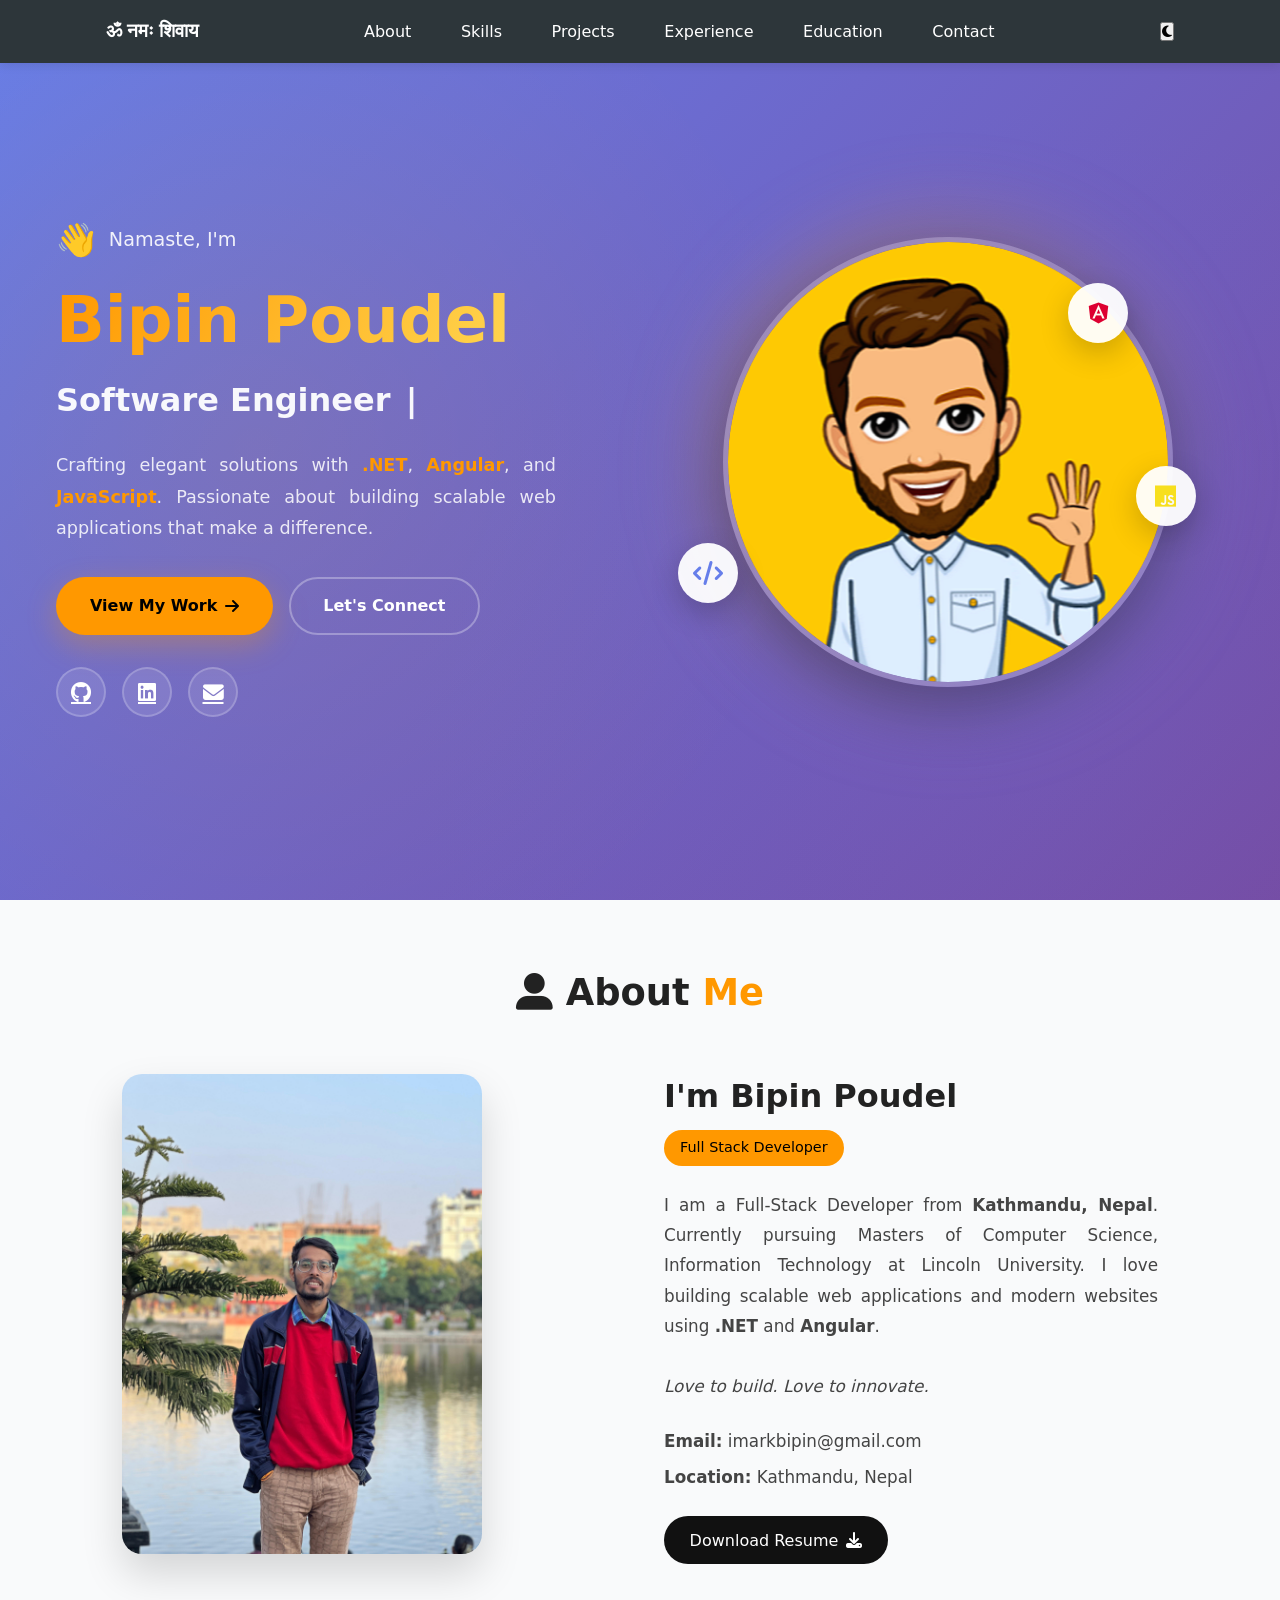
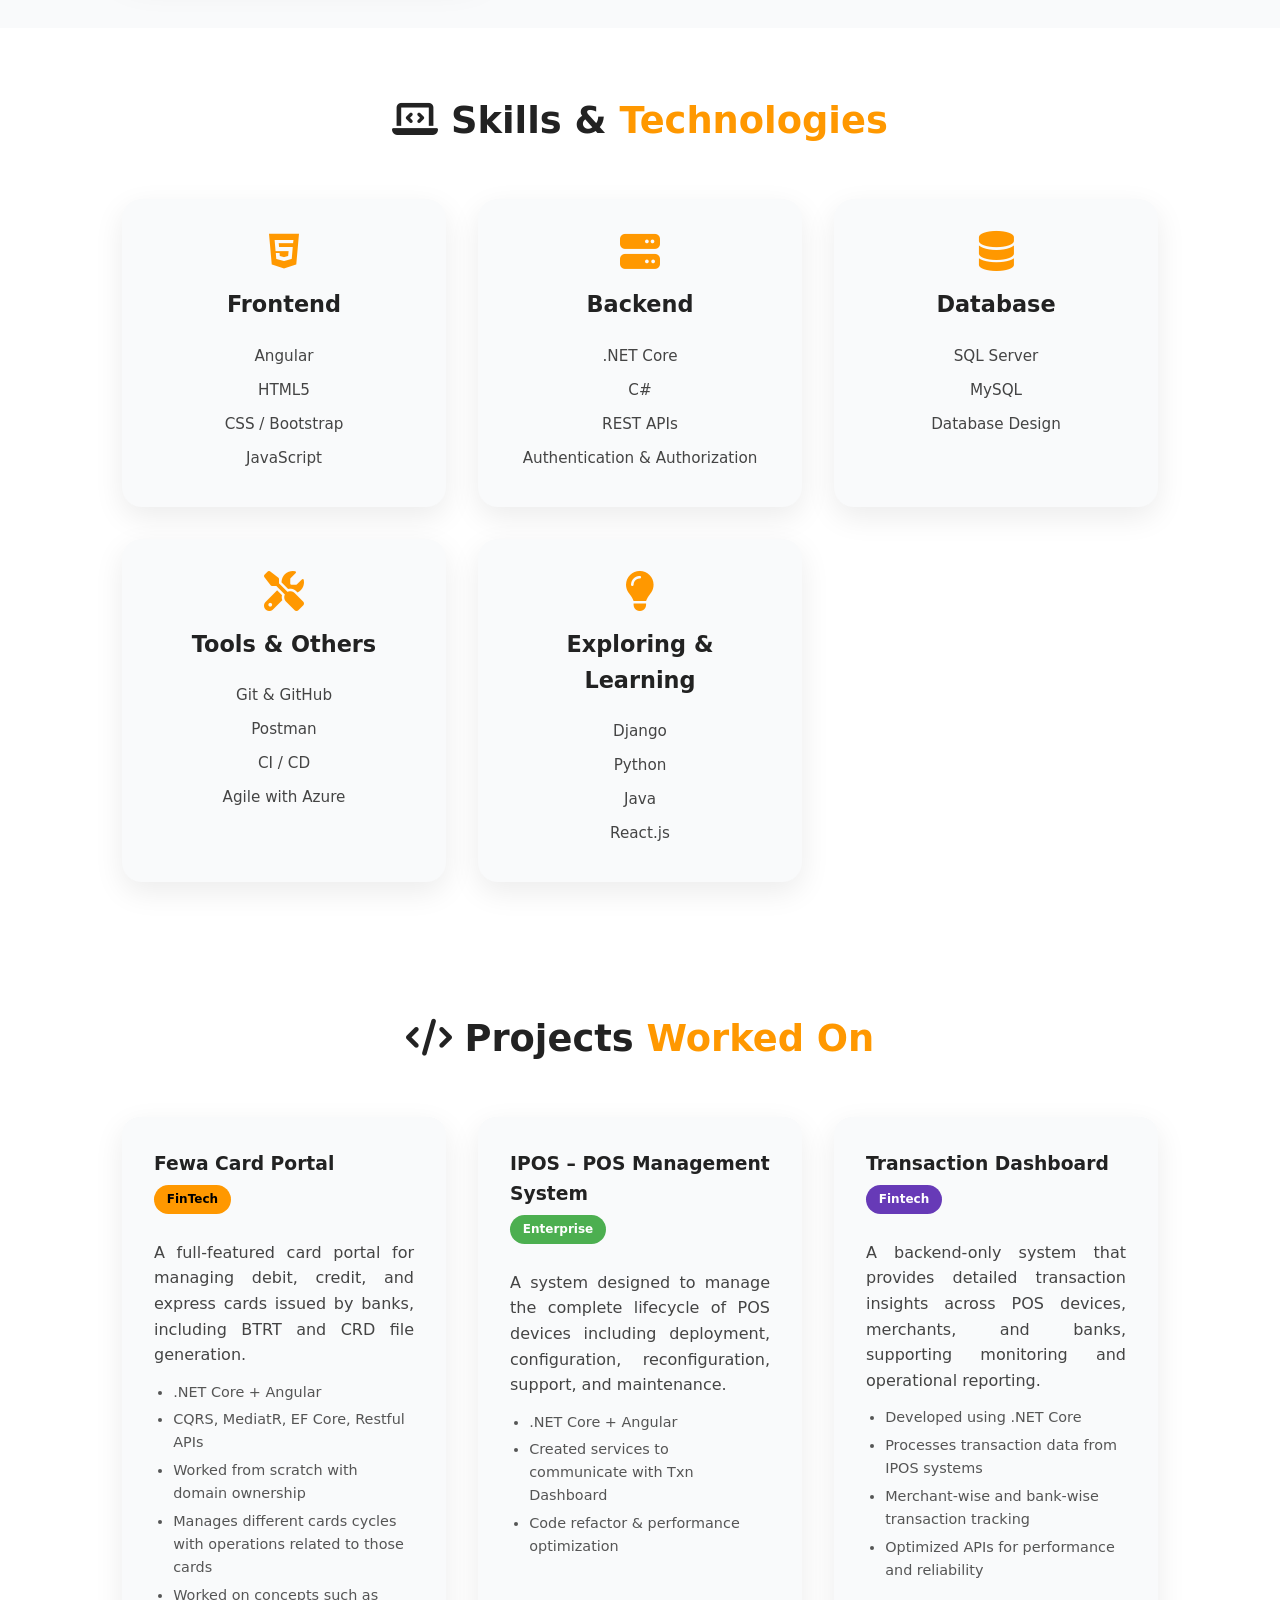
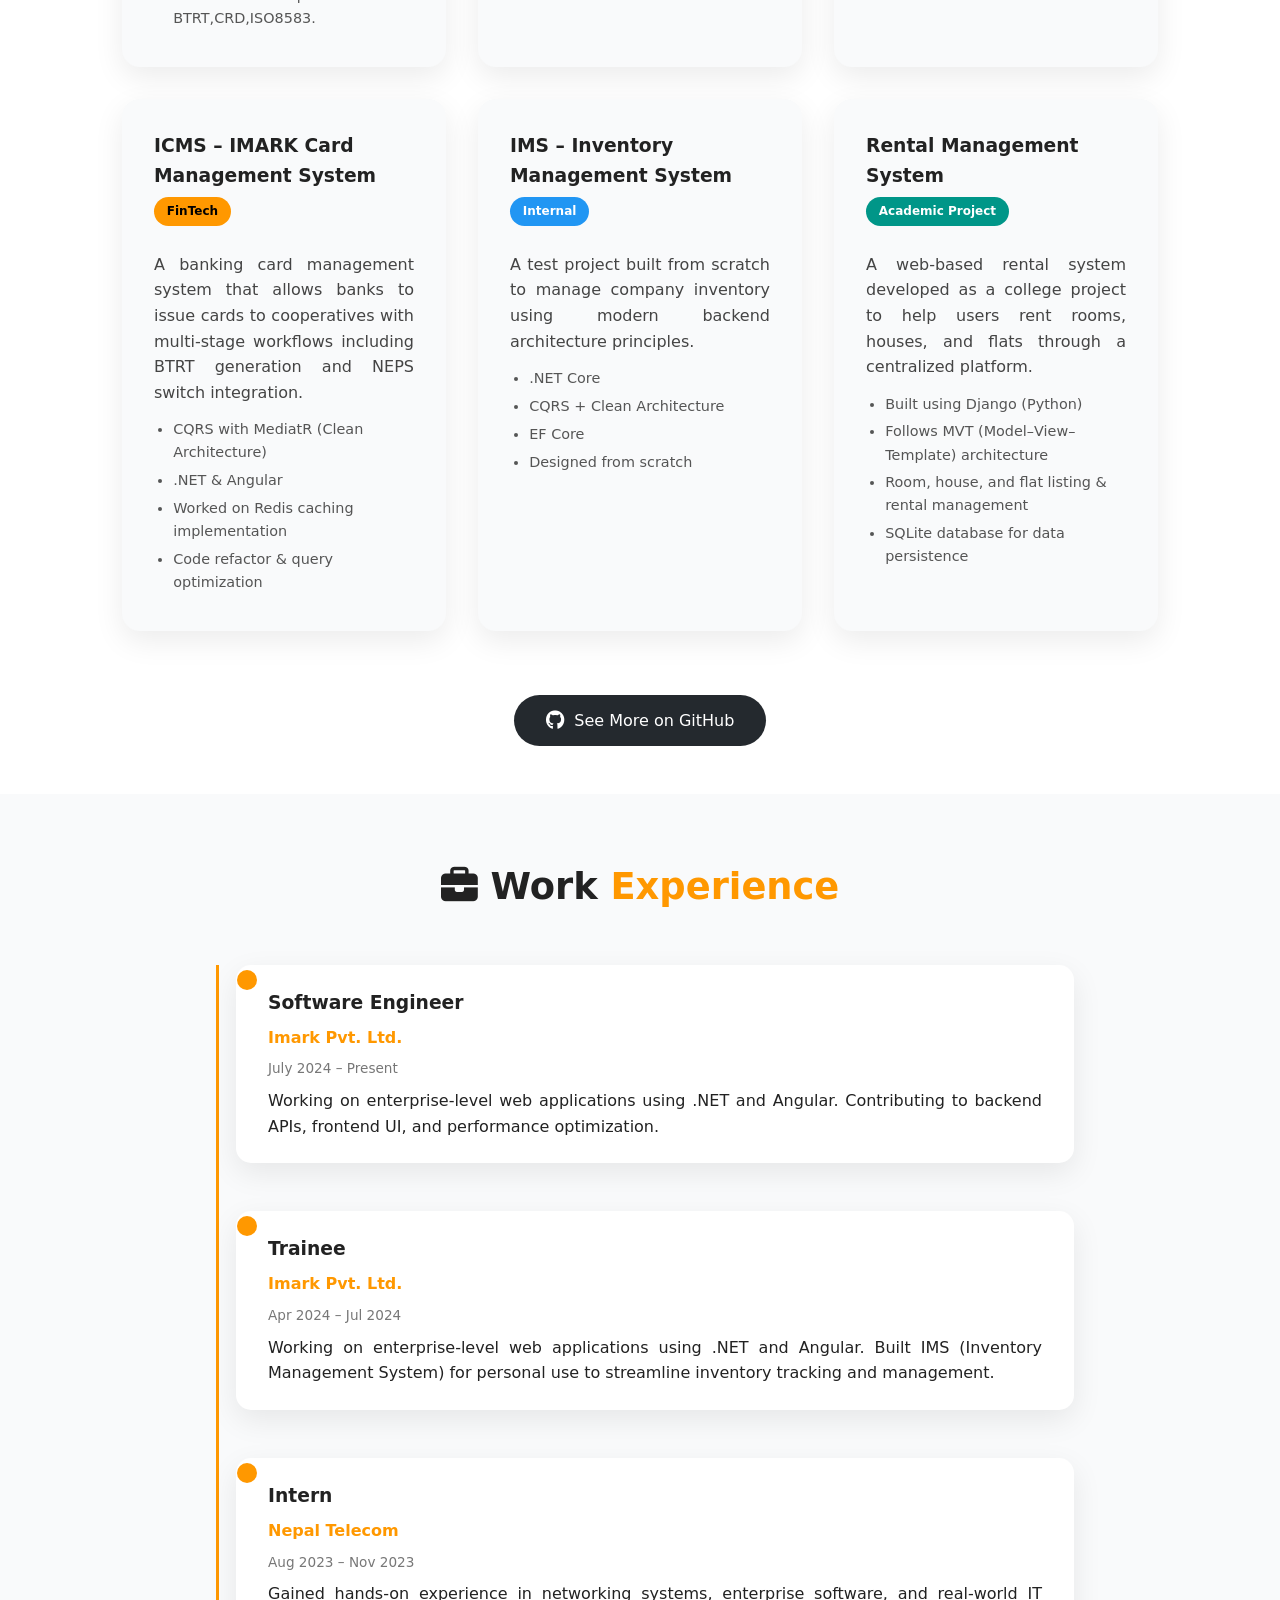
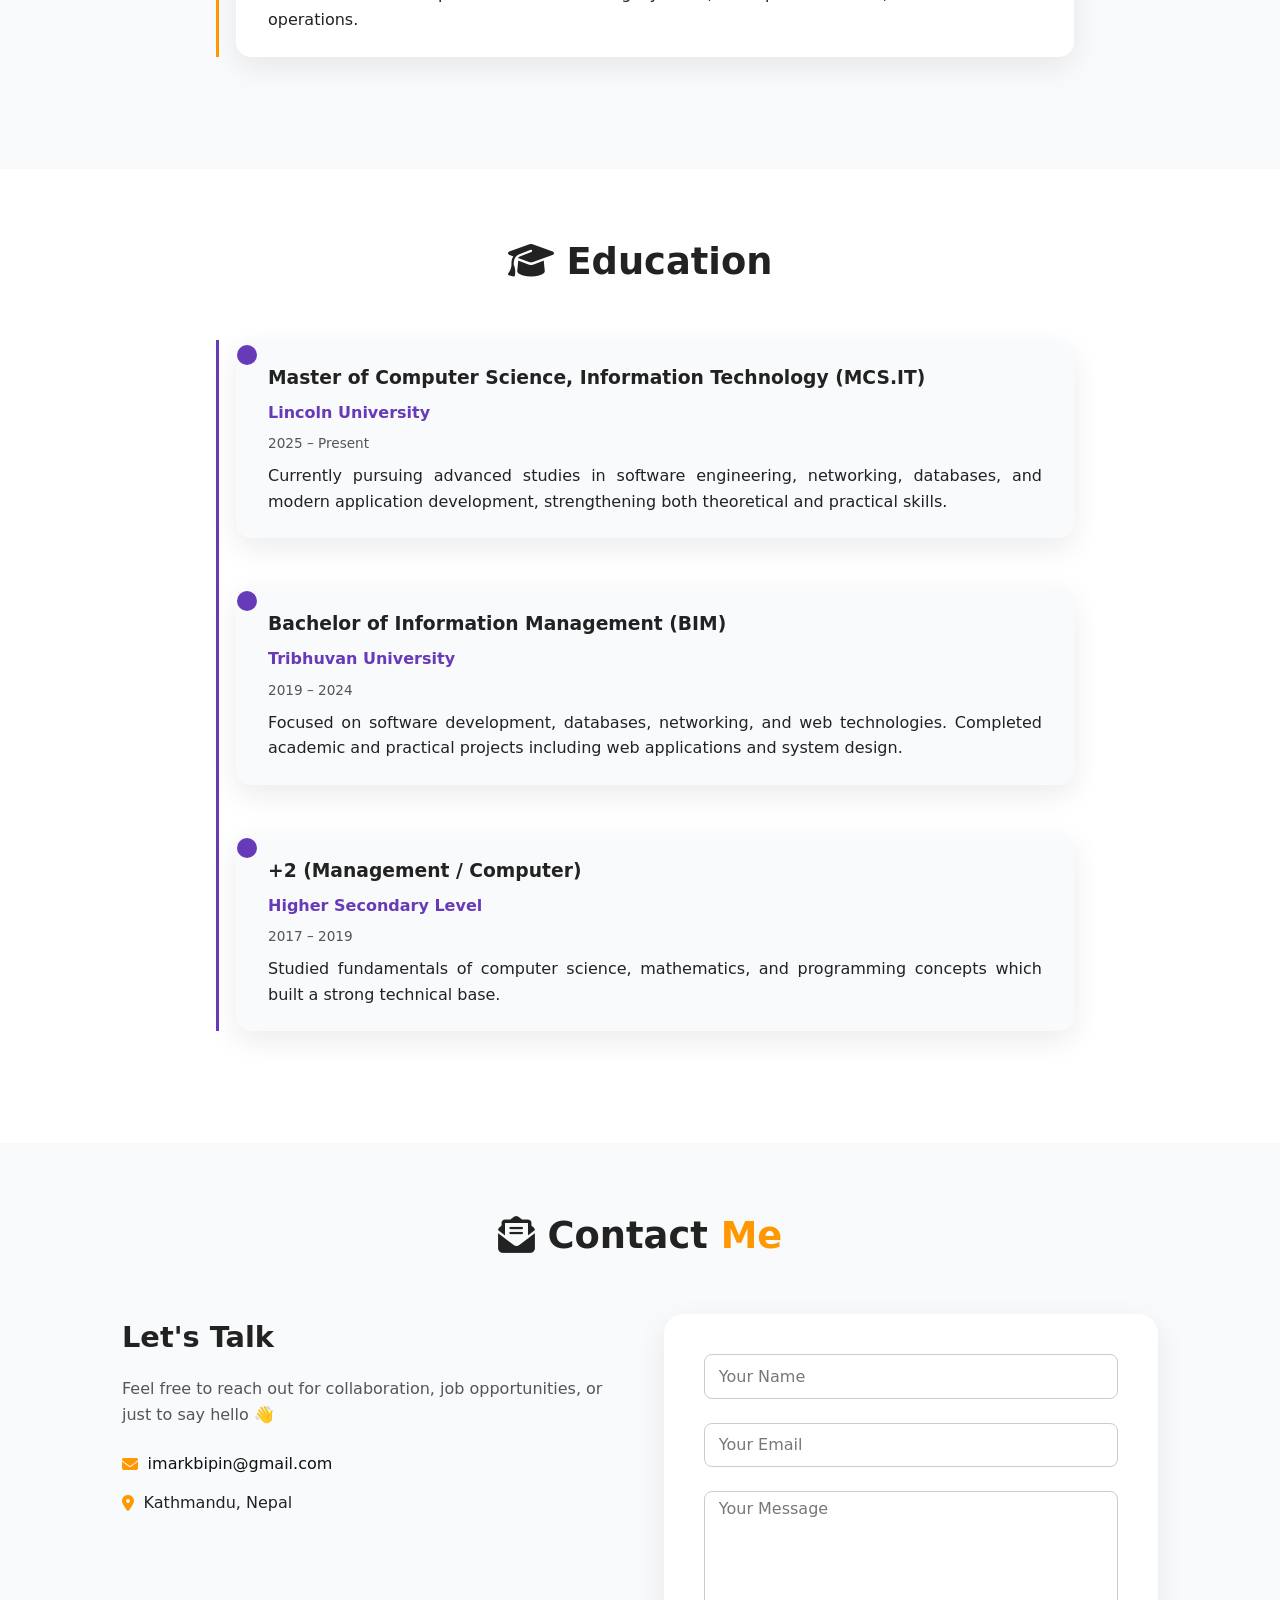
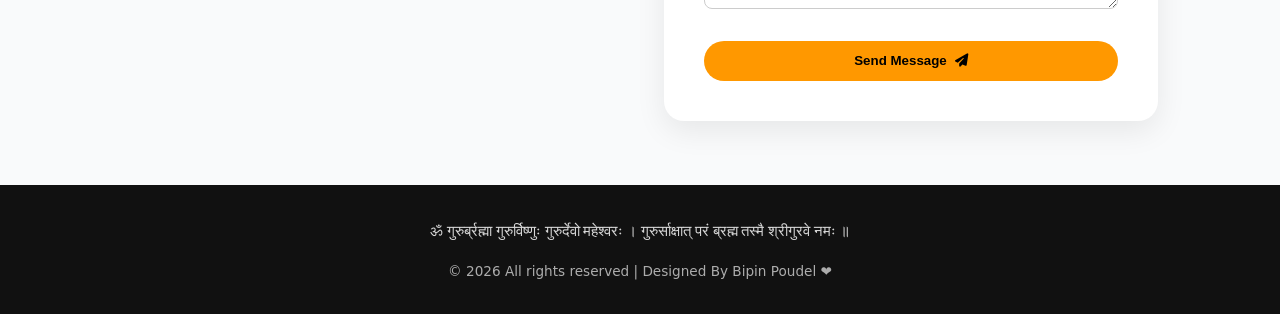
==== commit 523742d7: "fixes: UI fixes for dark-light modes" ====
--- a/index.html
+++ b/index.html
@@ -33,6 +33,9 @@
                 <li><a href="#education">Education</a></li>
                 <li><a href="#contact">Contact</a></li>
             </ul>
+            <button class="theme-toggle" id="themeToggle" aria-label="Toggle theme">
+                <i class="fas fa-moon"></i>
+            </button>
         </nav>
     </header>
 
@@ -79,7 +82,7 @@
                         <span class="typing-text">Software Engineer</span>
                         <span class="cursor">|</span>
                     </h2>
-                    <p class="hero-description">
+                    <p class="hero-description" style="text-align: justify;">
                         Crafting elegant solutions with <strong>.NET</strong>, <strong>Angular</strong>,
                         and <strong>JavaScript</strong>. Passionate about building scalable web applications
                         that make a difference.
@@ -143,7 +146,7 @@
                         <img src="./images/profile1.jpg" alt="Bipin Poudel Full Stack Developer" loading="lazy" />
                     </div>
 
-                    <div class="about-content">
+                    <div class="about-content" style="text-align: justify;">
                         <h3>I'm Bipin Poudel</h3>
                         <span class="tag">Full Stack Developer</span>
 
@@ -253,7 +256,7 @@
                         <h3>Fewa Card Portal</h3>
                         <span class="project-tag fintech">FinTech</span>
 
-                        <p>
+                        <p style="text-align: justify;">
                             A full-featured card portal for managing debit, credit, and express cards
                             issued by banks, including BTRT and CRD file generation.
                         </p>
@@ -271,7 +274,7 @@
                         <h3>IPOS – POS Management System</h3>
                         <span class="project-tag enterprise">Enterprise</span>
 
-                        <p>
+                        <p style="text-align: justify;">
                             A system designed to manage the complete lifecycle of POS devices including
                             deployment, configuration, reconfiguration, support, and maintenance.
                         </p>
@@ -283,28 +286,11 @@
                         </ul>
                     </div>
 
-                    <!-- <div class="project-card">
-                        <h3>Bank Portal – POS Communication Platform</h3>
-                        <span class="project-tag fintech">FinTech</span>
-
-                        <p>
-                            An independent portal that enables secure communication between banks
-                            and IMARK for POS device management and operational coordination.
-                        </p>
-
-                        <ul>
-                            <li>Bank-to-IMARK communication for POS operations</li>
-                            <li>POS device request, status, and update handling</li>
-                            <li>Secure data exchange between banking systems</li>
-                            <li>Integrated with IPOS for POS lifecycle management</li>
-                        </ul>
-                    </div> -->
-
                     <div class="project-card">
                         <h3>Transaction Dashboard</h3>
                         <span class="project-tag backend">Fintech</span>
 
-                        <p>
+                        <p style="text-align: justify;">
                             A backend-only system that provides detailed transaction insights
                             across POS devices, merchants, and banks, supporting monitoring
                             and operational reporting.
@@ -321,7 +307,7 @@
                         <h3>ICMS – IMARK Card Management System</h3>
                         <span class="project-tag fintech">FinTech</span>
 
-                        <p>
+                        <p style="text-align: justify;">
                             A banking card management system that allows banks to issue cards
                             to cooperatives with multi-stage workflows including BTRT generation
                             and NEPS switch integration.
@@ -339,7 +325,7 @@
                         <h3>IMS – Inventory Management System</h3>
                         <span class="project-tag internal">Internal</span>
 
-                        <p>
+                        <p style="text-align: justify;">
                             A test project built from scratch to manage company inventory
                             using modern backend architecture principles.
                         </p>
@@ -356,7 +342,7 @@
                         <h3>Rental Management System</h3>
                         <span class="project-tag academic">Academic Project</span>
 
-                        <p>
+                        <p style="text-align: justify;">
                             A web-based rental system developed as a college project to help users
                             rent rooms, houses, and flats through a centralized platform.
                         </p>
@@ -397,7 +383,7 @@
                             <h3>Software Engineer</h3>
                             <span class="company">Imark Pvt. Ltd.</span>
                             <span class="date">July 2024 – Present</span>
-                            <p>
+                            <p style="text-align: justify;">
                                 Working on enterprise-level web applications using
                                 .NET and Angular. Contributing to backend APIs,
                                 frontend UI, and performance optimization.
@@ -410,7 +396,7 @@
                             <h3>Trainee</h3>
                             <span class="company">Imark Pvt. Ltd. </span>
                             <span class="date">Apr 2024 – Jul 2024</span>
-                            <p>
+                            <p style="text-align: justify;">
                                 Working on enterprise-level web applications using
                                 .NET and Angular. Built IMS (Inventory Management System)
                                 for personal use to streamline inventory tracking and management.
@@ -424,7 +410,7 @@
                             <h3>Intern</h3>
                             <span class="company">Nepal Telecom</span>
                             <span class="date">Aug 2023 – Nov 2023</span>
-                            <p>
+                            <p style="text-align: justify;">
                                 Gained hands-on experience in networking systems,
                                 enterprise software, and real-world IT operations.
                             </p>
@@ -449,7 +435,7 @@
                             <h3>Master of Computer Science, Information Technology (MCS.IT)</h3>
                             <span class="company">Lincoln University</span>
                             <span class="date">2025 – Present</span>
-                            <p>
+                            <p style="text-align: justify;">
                                 Currently pursuing advanced studies in software engineering,
                                 networking, databases, and modern application development,
                                 strengthening both theoretical and practical skills.
@@ -463,7 +449,7 @@
                             <h3>Bachelor of Information Management (BIM)</h3>
                             <span class="company">Tribhuvan University</span>
                             <span class="date">2019 – 2024</span>
-                            <p>
+                            <p style="text-align: justify;">
                                 Focused on software development, databases, networking,
                                 and web technologies. Completed academic and practical projects
                                 including web applications and system design.
@@ -477,7 +463,7 @@
                             <h3>+2 (Management / Computer)</h3>
                             <span class="company">Higher Secondary Level</span>
                             <span class="date">2017 – 2019</span>
-                            <p>
+                            <p style="text-align: justify;">
                                 Studied fundamentals of computer science, mathematics,
                                 and programming concepts which built a strong technical base.
                             </p>
@@ -556,8 +542,9 @@
         </p>
 
         <p class="copyright">
-            © <span id="year"></span> Bipin Poudel. All rights reserved.
+            © <span id="year"></span> All rights reserved | Designed By Bipin Poudel <span class="heart">❤</span>
         </p>
+
     </footer>
 
 
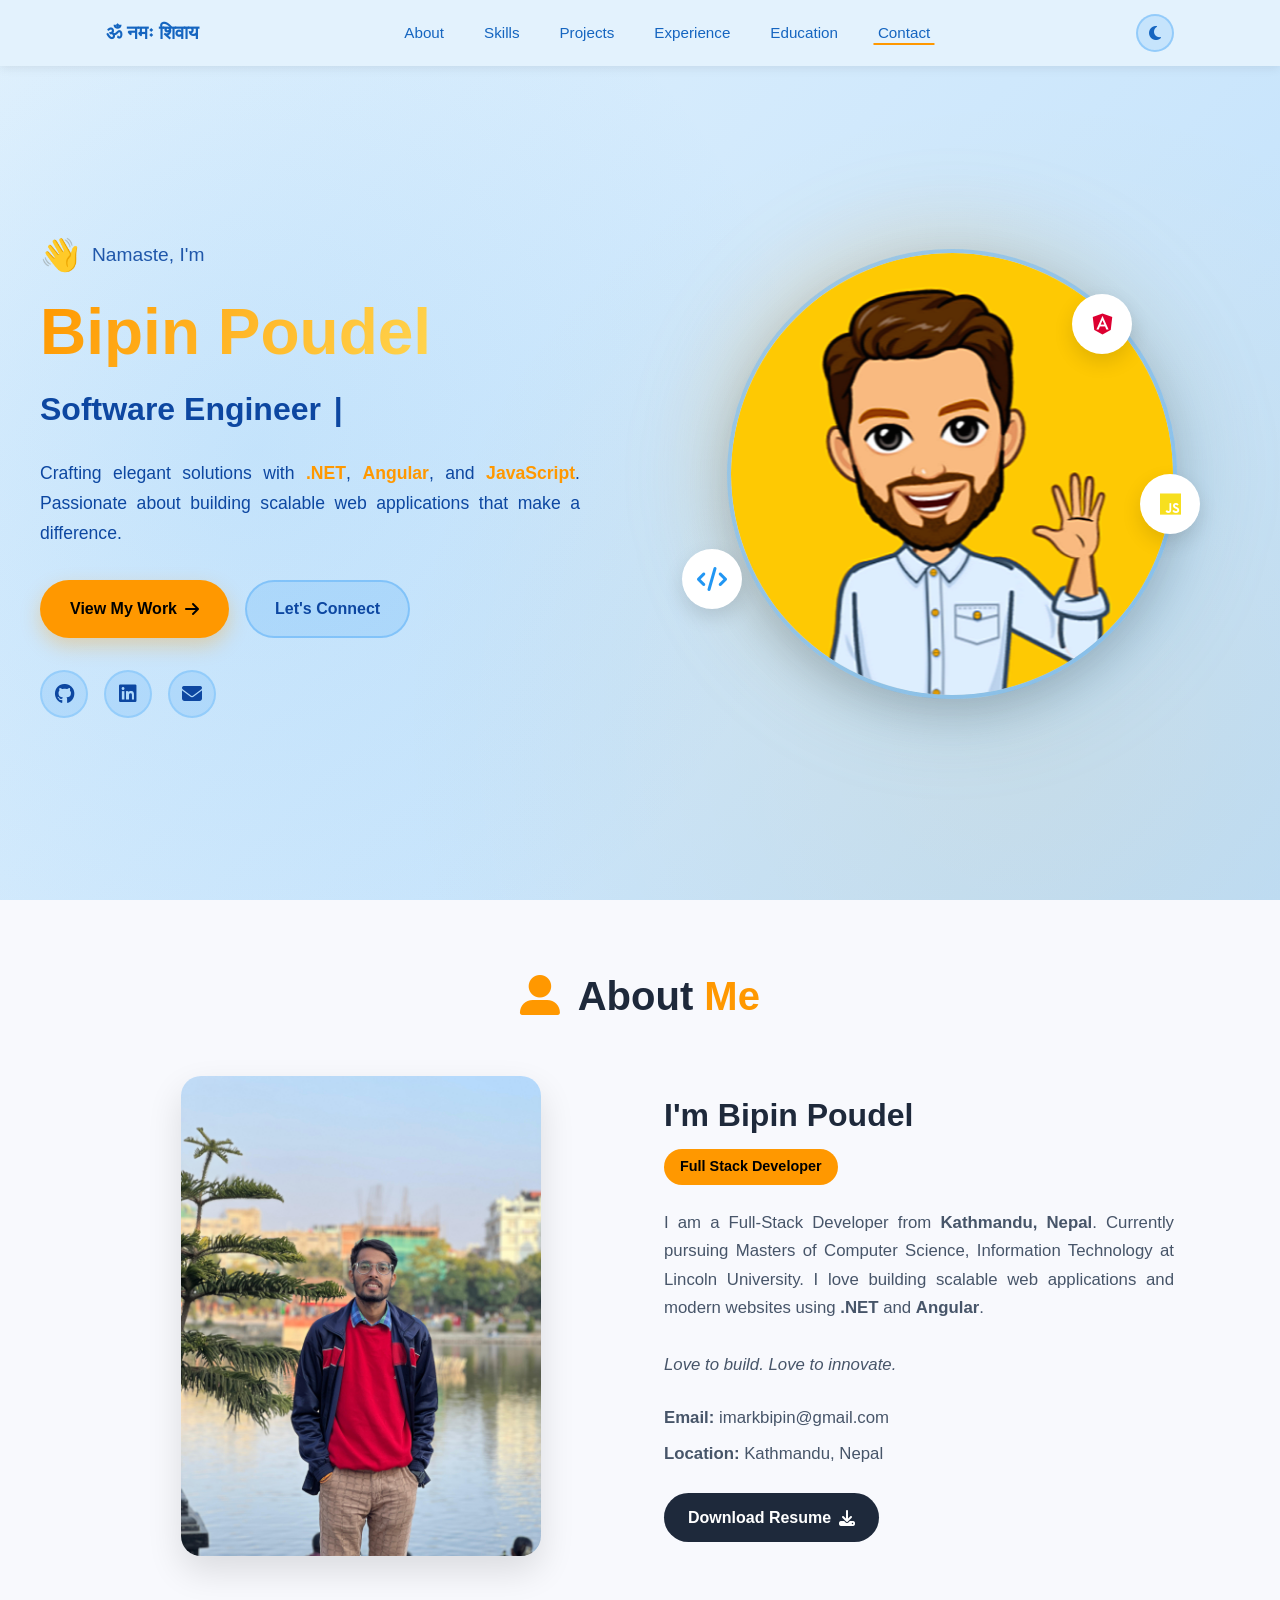
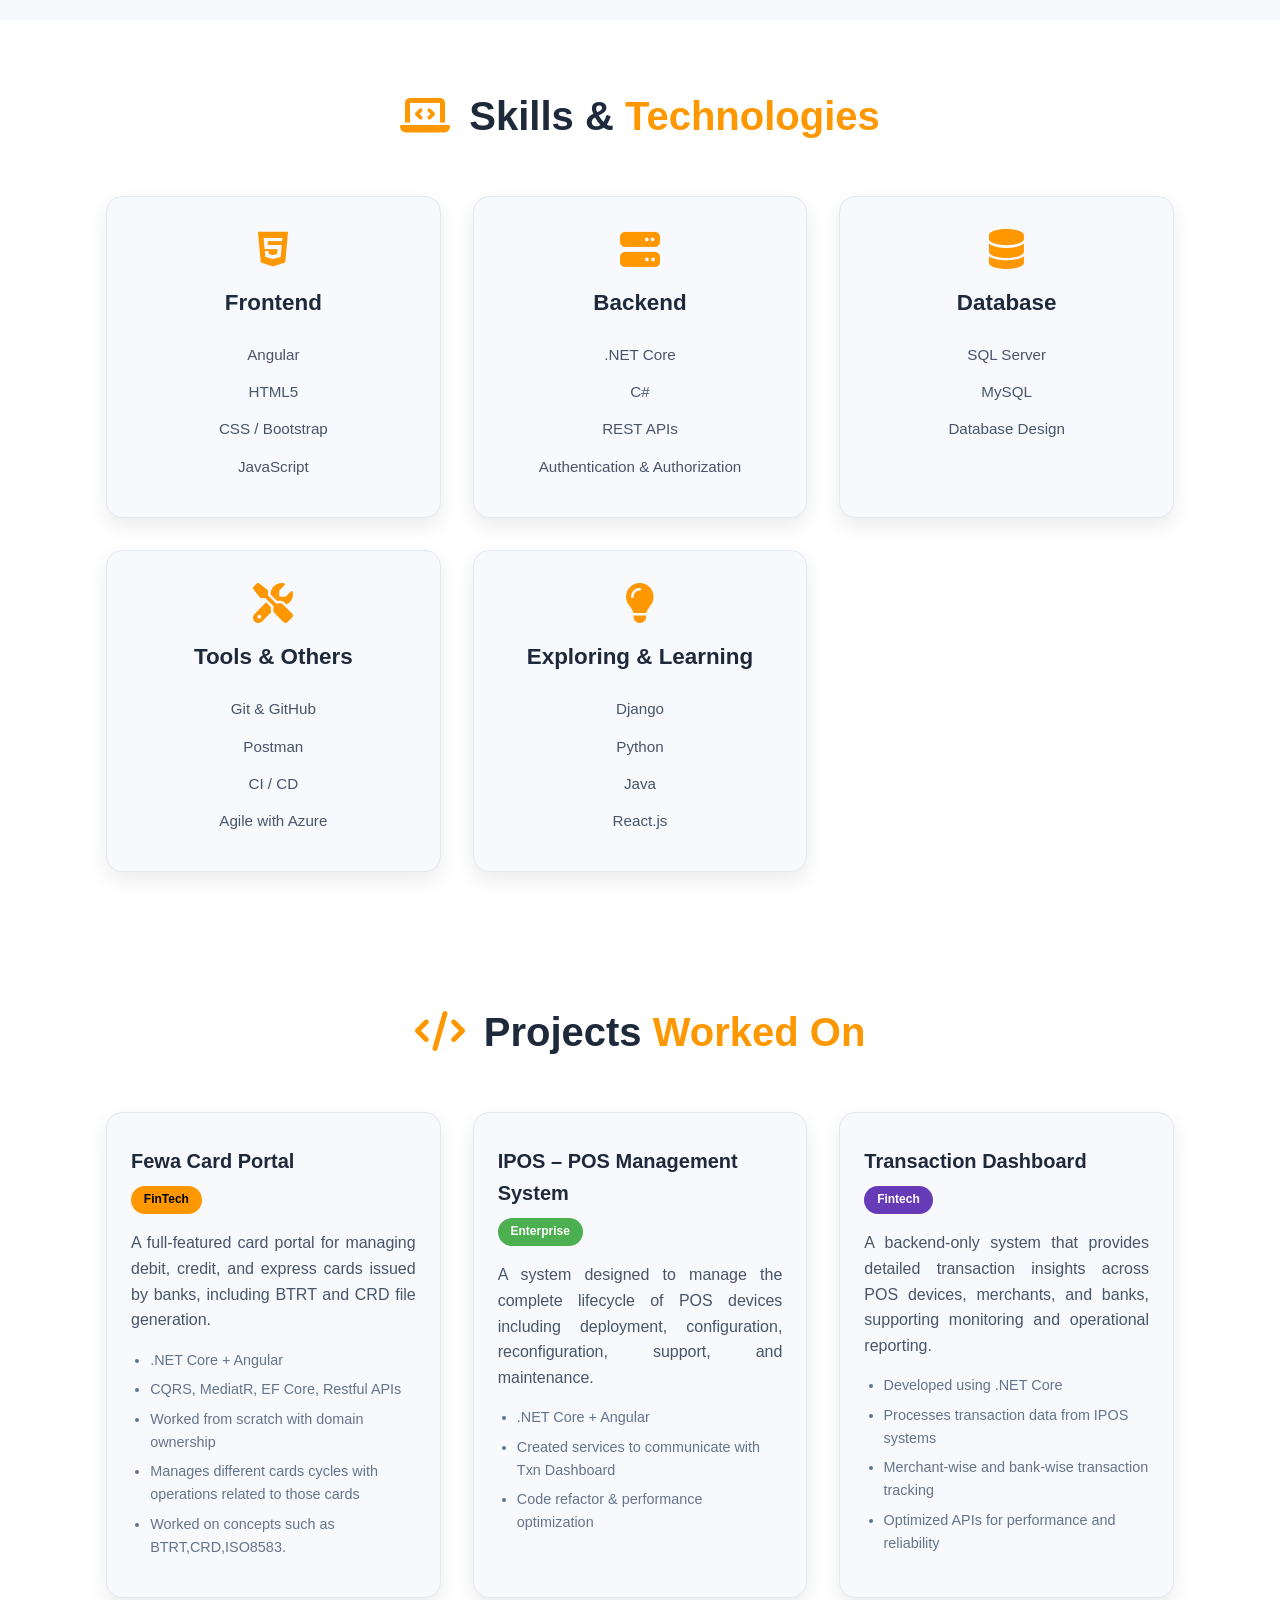
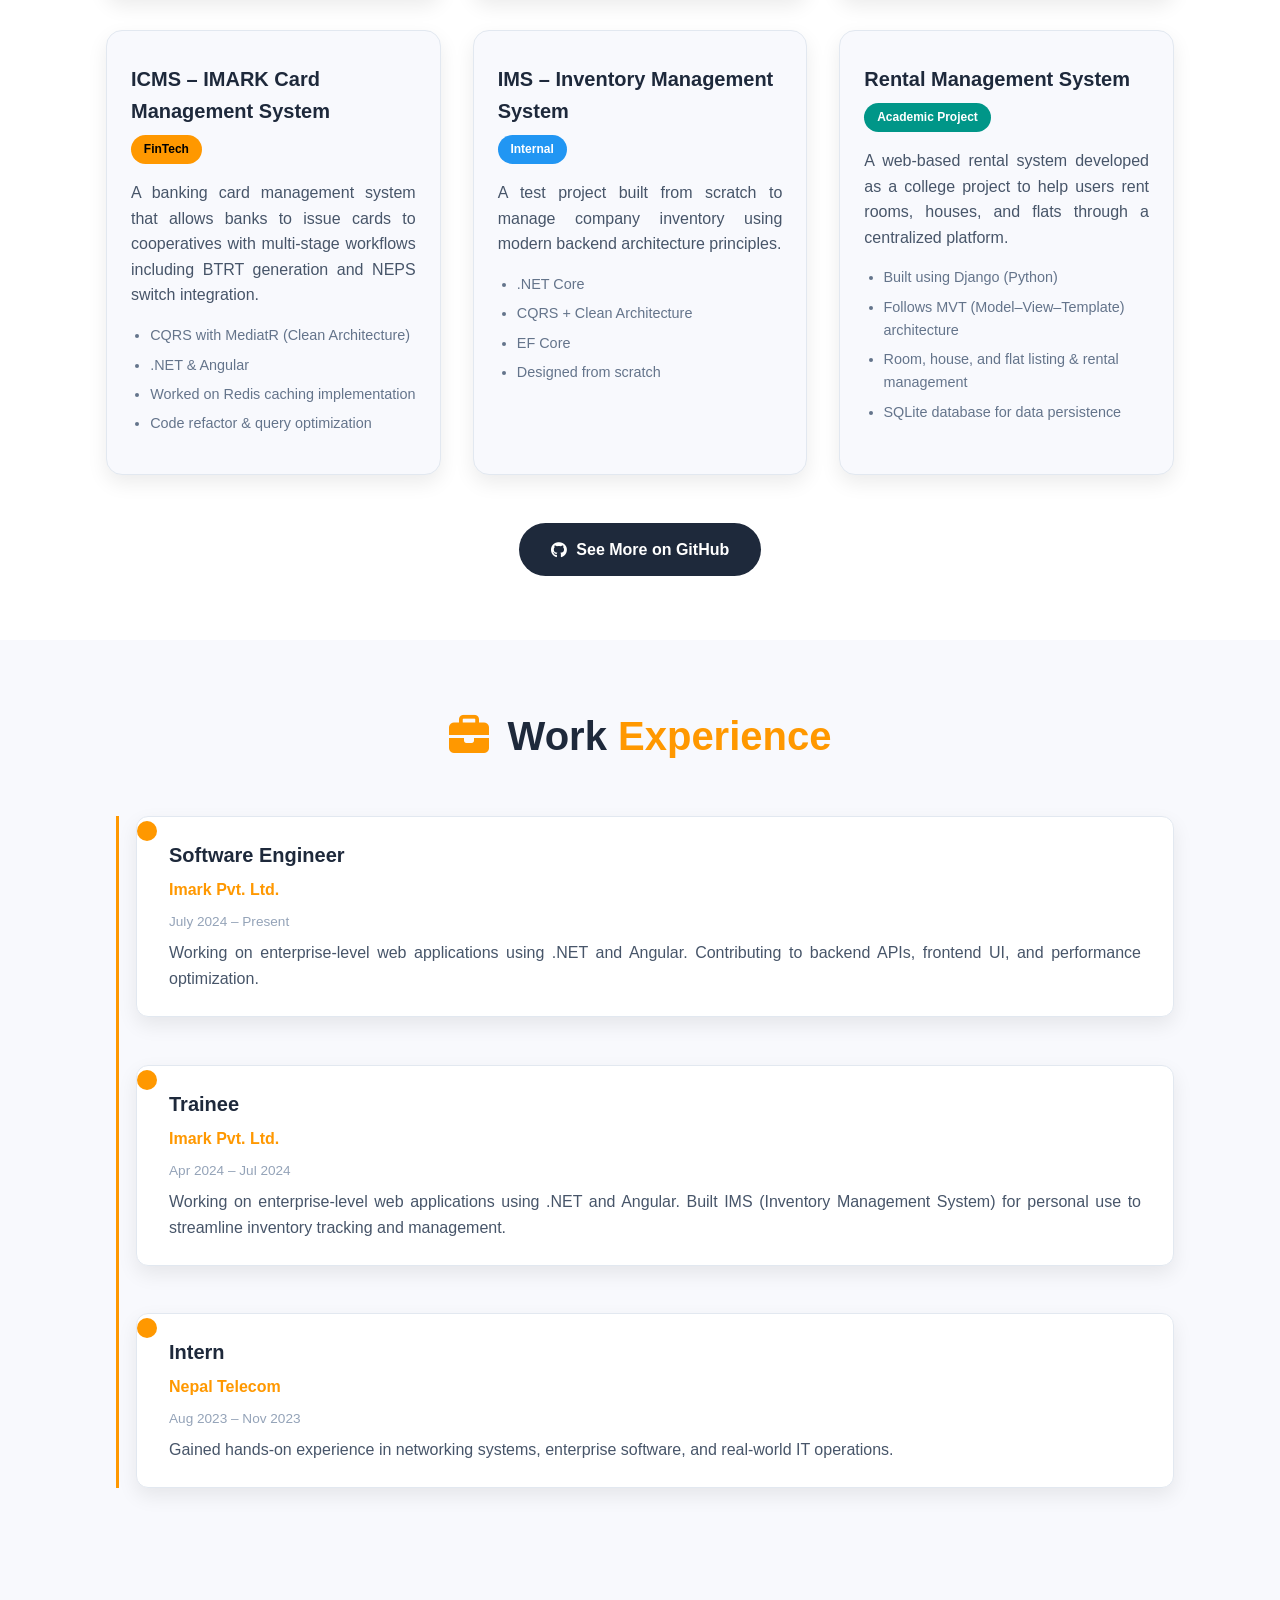
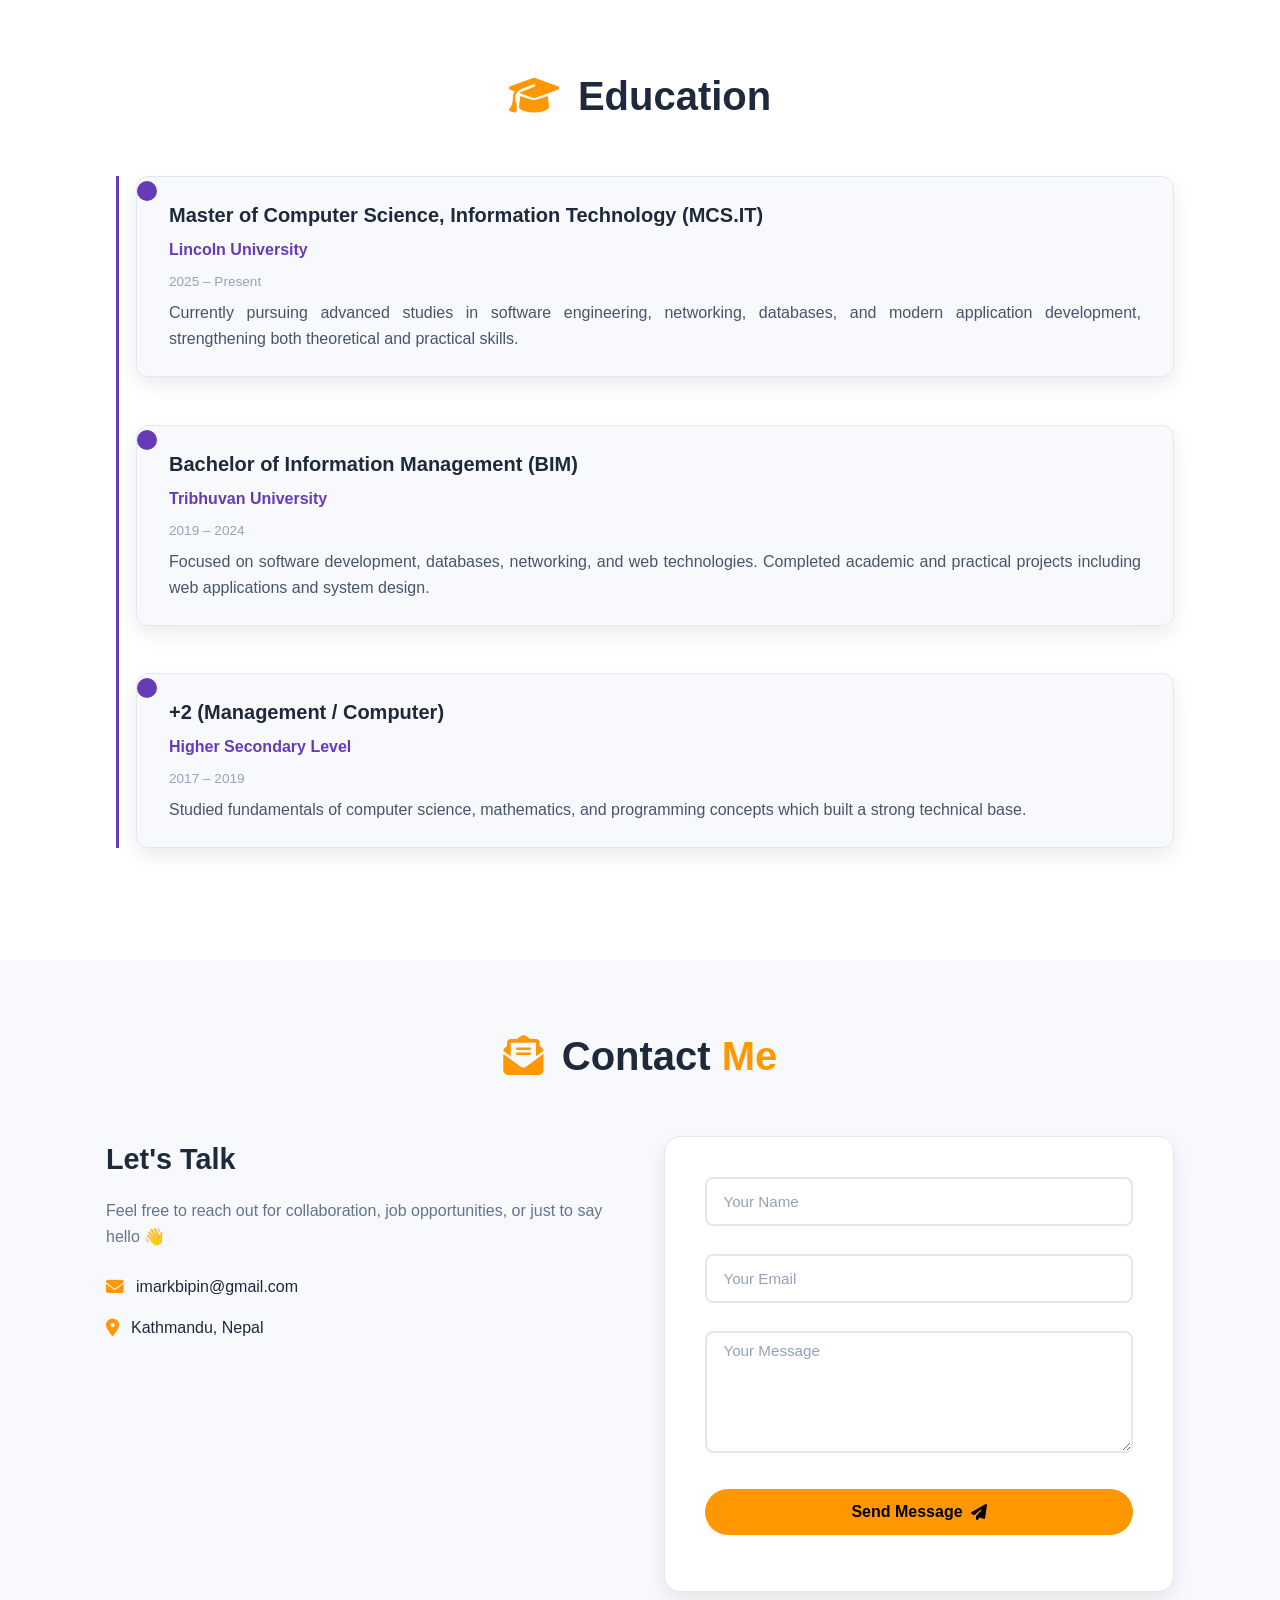
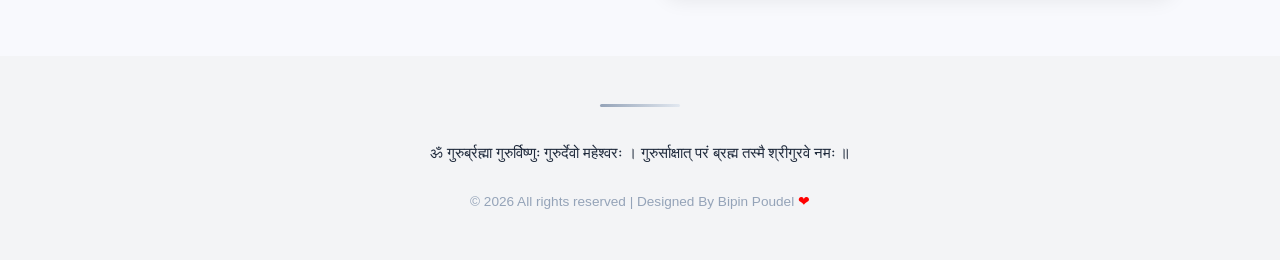
==== commit 24483eb1: "add to google console" ====
--- a/index.html
+++ b/index.html
@@ -10,6 +10,8 @@
         content="Bipin Poudel is a Full Stack Developer from Nepal specializing in web applications, .NET, Angular, and modern web technologies.">
     <meta name="keywords" content="Bipin Poudel, Full Stack Developer Nepal, Web Developer, .NET Developer">
     <meta name="author" content="Bipin Poudel">
+
+    <meta name="google-site-verification" content="4PjlbMVd9MEAAJaeIumttH1qoBCUl8yCqmhb5qajZKc" />
 
     <link rel="stylesheet" href="https://cdnjs.cloudflare.com/ajax/libs/font-awesome/6.5.1/css/all.min.css" />
 
--- a/css/style.css
+++ b/css/style.css
@@ -1,4 +1,72 @@
-* {
+:root {
+    /* Light Theme - Whitish Blue Aesthetic view here */
+    --bg-primary: #ffffff;
+    --bg-secondary: #f8f9fd;
+    --bg-tertiary: #f3f4f6;
+    --text-primary: #1e293b;
+    --text-secondary: #475569;
+    --text-tertiary: #64748b;
+    --text-muted: #94a3b8;
+    --accent: #ff9800;
+    --accent-hover: #f57c00;
+
+    /* Whitish Blue for Header & Hero section yeta x */
+    --header-bg: #e3f2fd;
+    --header-text: #1565c0;
+    --hero-bg-start: #e3f2fd;
+    --hero-bg-end: #bbdefb;
+    --hero-text: #0d47a1;
+    --hero-accent: #2196f3;
+
+    /* aru */
+    --card-bg: #ffffff;
+    --card-bg-alt: #f8f9fd;
+    --border-color: #e2e8f0;
+    --shadow-sm: rgba(0, 0, 0, 0.05);
+    --shadow: rgba(0, 0, 0, 0.08);
+    --shadow-md: rgba(0, 0, 0, 0.12);
+    --shadow-lg: rgba(0, 0, 0, 0.16);
+    --timeline-line: #ff9800;
+    --timeline-dot: #ff9800;
+    --education-line: #673ab7;
+    --education-dot: #673ab7;
+}
+
+[data-theme="dark"] {
+    --bg-primary: #0f172a;
+    --bg-secondary: #1e293b;
+    --bg-tertiary: #334155;
+    --text-primary: #f1f5f9;
+    --text-secondary: #e2e8f0;
+    --text-tertiary: #cbd5e1;
+    --text-muted: #94a3b8;
+    --accent: #ff9800;
+    --accent-hover: #ffa726;
+
+    /* Dark Header & Hero */
+    --header-bg: #1e293b;
+    --header-text: #f1f5f9;
+    --hero-bg-start: #1e293b;
+    --hero-bg-end: #334155;
+    --hero-text: #f1f5f9;
+    --hero-accent: #64b5f6;
+
+    --card-bg: #1e293b;
+    --card-bg-alt: #334155;
+    --border-color: #334155;
+    --shadow-sm: rgba(0, 0, 0, 0.2);
+    --shadow: rgba(0, 0, 0, 0.3);
+    --shadow-md: rgba(0, 0, 0, 0.4);
+    --shadow-lg: rgba(0, 0, 0, 0.5);
+    --timeline-line: #ff9800;
+    --timeline-dot: #ff9800;
+    --education-line: #a78bfa;
+    --education-dot: #a78bfa;
+}
+
+*,
+*::before,
+*::after {
     margin: 0;
     padding: 0;
     box-sizing: border-box;
@@ -6,57 +74,86 @@
 
 html {
     overflow-x: hidden;
+    scroll-behavior: smooth;
+    -webkit-font-smoothing: antialiased;
+    -moz-osx-font-smoothing: grayscale;
 }
 
 body {
-    font-family: system-ui, sans-serif;
+    font-family: -apple-system, BlinkMacSystemFont, 'Segoe UI', Roboto, 'Helvetica Neue', Arial, sans-serif;
     line-height: 1.6;
-    color: #222222;
+    color: var(--text-primary);
+    background-color: var(--bg-primary);
     overflow-x: hidden;
     width: 100%;
+    transition: background-color 0.3s ease, color 0.3s ease;
 }
 
 section {
-    scroll-margin-top: 5rem;
+    scroll-margin-top: 4.5rem;
+}
+
+img {
+    max-width: 100%;
+    height: auto;
+    display: block;
+}
+
+a {
+    text-decoration: none;
+    color: inherit;
+}
+
+button {
+    cursor: pointer;
+    border: none;
+    background: none;
+    font-family: inherit;
 }
 
 .container {
-    max-width: 1100px;
+    max-width: min(1100px, 100% - 2rem);
     margin: 0 auto;
-    padding: 1rem;
+    padding: 0 1rem;
     width: 100%;
 }
+
+/*nav related  */
 
 .header {
     position: fixed;
     top: 0;
     left: 0;
     right: 0;
-    background: #2d363a;
+    background: var(--header-bg);
     z-index: 1000;
-    box-shadow: 0 2px 10px rgba(0, 0, 0, 0.1);
-    width: 100%;
+    box-shadow: 0 2px 10px var(--shadow);
+    backdrop-filter: blur(10px);
+    transition: background-color 0.3s ease;
 }
 
 .nav-container {
     max-width: 1100px;
     margin: 0 auto;
-    padding: 1rem;
+    padding: 0.875rem 1rem;
     display: flex;
     justify-content: space-between;
     align-items: center;
-    width: 100%;
+    gap: 1rem;
 }
 
 .logo {
     display: flex;
     align-items: center;
     gap: 0.4rem;
-    font-family: "Noto Serif Devanagari", serif;
-    color: #fff;
+    font-family: 'Noto Serif Devanagari', serif, -apple-system, BlinkMacSystemFont, sans-serif;
+    color: var(--header-text);
     font-size: clamp(1rem, 2.5vw, 1.2rem);
+    font-weight: 600;
     margin: 0;
     cursor: pointer;
+    user-select: none;
+    transition: color 0.3s ease;
 }
 
 .logo-text {
@@ -79,41 +176,95 @@
 .nav-links {
     display: flex;
     list-style: none;
-    gap: clamp(0.8rem, 2vw, 1.5rem);
+    gap: clamp(0.5rem, 1.5vw, 1rem);
     margin: 0;
     padding: 0;
     align-items: center;
 }
 
 .nav-links a {
-    color: #fff;
+    color: var(--header-text);
     text-decoration: none;
     font-weight: 500;
-    padding: 0.5rem 0.8rem;
-    border-radius: 4px;
-    transition: background-color 0.3s ease;
+    padding: 0.5rem 0.75rem;
+    border-radius: 6px;
+    transition: all 0.3s ease;
     white-space: nowrap;
-    font-size: clamp(0.9rem, 1.5vw, 1rem);
+    font-size: clamp(0.875rem, 1.5vw, 0.95rem);
+    position: relative;
+}
+
+.nav-links a::after {
+    content: '';
+    position: absolute;
+    bottom: 0.25rem;
+    left: 50%;
+    transform: translateX(-50%) scaleX(0);
+    width: 80%;
+    height: 2px;
+    background: var(--accent);
+    transition: transform 0.3s ease;
+}
+
+.nav-links a:hover::after,
+.nav-links a.active::after {
+    transform: translateX(-50%) scaleX(1);
 }
 
 .nav-links a:hover {
+    background-color: rgba(33, 150, 243, 0.1);
+}
+
+[data-theme="dark"] .nav-links a:hover {
     background-color: rgba(255, 255, 255, 0.1);
 }
 
+/* modes toggling button */
+.theme-toggle {
+    background: rgba(33, 150, 243, 0.15);
+    border: 2px solid rgba(33, 150, 243, 0.3);
+    color: var(--header-text);
+    width: 38px;
+    height: 38px;
+    border-radius: 50%;
+    display: flex;
+    align-items: center;
+    justify-content: center;
+    cursor: pointer;
+    transition: all 0.3s ease;
+    flex-shrink: 0;
+}
+
+.theme-toggle:hover {
+    background: var(--accent);
+    color: #fff;
+    border-color: var(--accent);
+    transform: rotate(180deg);
+}
+
+.theme-toggle:focus-visible {
+    outline: 2px solid var(--accent);
+    outline-offset: 2px;
+}
+
+.theme-toggle i {
+    font-size: 1rem;
+}
+
+/* mbl view css*/
 .bottom-nav {
     display: none;
     position: fixed;
     bottom: 0;
     left: 0;
     right: 0;
-    background: #2d363a;
-    padding: 0.4rem 0.2rem;
-    box-shadow: 0 -2px 10px rgba(0, 0, 0, 0.1);
+    background: var(--header-bg);
+    padding: 0.5rem 0.25rem;
+    box-shadow: 0 -2px 10px var(--shadow);
     z-index: 1000;
     justify-content: space-around;
     align-items: center;
-    width: 100%;
-    gap: 0.2rem;
+    backdrop-filter: blur(10px);
 }
 
 .bottom-nav-item {
@@ -121,13 +272,13 @@
     flex-direction: column;
     align-items: center;
     justify-content: center;
-    color: #fff;
-    text-decoration: none;
+    color: var(--header-text);
     padding: 0.4rem 0.3rem;
     border-radius: 8px;
     transition: all 0.3s ease;
     flex: 1;
     max-width: 70px;
+    font-size: 0.7rem;
 }
 
 .bottom-nav-item i {
@@ -135,237 +286,24 @@
     margin-bottom: 0.25rem;
 }
 
-.bottom-nav-item span {
-    font-size: 0.65rem;
-    font-weight: 500;
-}
-
 .bottom-nav-item:hover,
-.bottom-nav-item:active {
-    background-color: rgba(255, 152, 0, 0.2);
-    color: #ff9800;
-}
-
-@media (min-width: 769px) {
-    .header {
-        display: block;
-    }
-
-    .logo {
-        display: flex;
-    }
-
-    .desktop-nav {
-        display: flex;
-    }
-
-    .bottom-nav {
-        display: none;
-    }
-}
-
-@media (max-width: 900px) {
-    .nav-container {
-        padding: 0.8rem 1rem;
-    }
-
-    .nav-links {
-        gap: 0.8rem;
-    }
-
-    .nav-links a {
-        font-size: 0.9rem;
-        padding: 0.4rem 0.6rem;
-    }
-}
-
-@media (max-width: 768px) {
-    section {
-        scroll-margin-top: 2rem;
-    }
-
-    body {
-        padding-top: 0;
-        padding-bottom: 65px;
-    }
-
-    .desktop-nav {
-        display: none;
-    }
-
-    .bottom-nav {
-        display: flex;
-    }
-
-    .logo {
-        display: none;
-    }
-
-    .header {
-        display: none;
-    }
-
-    .nav-container {
-        justify-content: center;
-        padding: 0;
-    }
-
-    .bottom-nav {
-        padding: 0.35rem 0.15rem;
-        gap: 0.1rem;
-    }
-
-    .bottom-nav-item {
-        padding: 0.35rem 0.2rem;
-        max-width: 65px;
-        min-width: 50px;
-    }
-}
-
-@media (max-width: 480px) {
-    .bottom-nav {
-        padding: 0.3rem 0.1rem;
-        gap: 0.05rem;
-    }
-
-    .bottom-nav-item {
-        padding: 0.3rem 0.15rem;
-        max-width: 60px;
-        min-width: 45px;
-    }
-
-    .bottom-nav-item i {
-        font-size: 1.15rem;
-        margin-bottom: 0.2rem;
-    }
-
-    .bottom-nav-item span {
-        font-size: 0.6rem;
-    }
-
-    body {
-        padding-bottom: 60px;
-    }
-}
-
-@media (max-width: 360px) {
-    .bottom-nav {
-        padding: 0.25rem 0.05rem;
-        gap: 0;
-    }
-
-    .bottom-nav-item {
-        padding: 0.25rem 0.1rem;
-        max-width: 55px;
-        min-width: 40px;
-    }
-
-    .bottom-nav-item i {
-        font-size: 1.1rem;
-        margin-bottom: 0.15rem;
-    }
-
-    .bottom-nav-item span {
-        font-size: 0.55rem;
-    }
-
-    body {
-        padding-bottom: 58px;
-    }
-}
-
-.hero-container,
-.about-grid,
-.skills-grid,
-.projects-grid,
-.contact-grid {
-    width: 100%;
-    max-width: 100%;
-    padding: 0 1rem;
-}
-
-@media (max-width: 768px) {
-    .hero-container {
-        flex-direction: column;
-        text-align: center;
-        padding: 1.5rem 1rem;
-    }
-
-    .hero-text h1 {
-        font-size: 2rem;
-    }
-
-    .hero-text h2 {
-        font-size: 1.3rem;
-    }
-
-    .hero-text p {
-        font-size: 1rem;
-    }
-
-    .hero-image img {
-        max-width: 250px;
-    }
-
-    .about-grid,
-    .contact-grid {
-        grid-template-columns: 1fr;
-        gap: 2rem;
-    }
-
-    .about-image img {
-        max-width: 280px;
-        margin: 0 auto;
-        display: block;
-    }
-
-    .skills-grid {
-        grid-template-columns: 1fr;
-        gap: 1.5rem;
-    }
-
-    .projects-grid {
-        grid-template-columns: 1fr;
-        gap: 1.5rem;
-    }
-
-    .heading {
-        font-size: 1.8rem;
-    }
-}
-
-@media (max-width: 480px) {
-    .container {
-        padding: 0.8rem;
-    }
-
-    .hero-text h1 {
-        font-size: 1.7rem;
-    }
-
-    .hero-text h2 {
-        font-size: 1.1rem;
-    }
-
-    .heading {
-        font-size: 1.6rem;
-    }
-
-    .skill-card,
-    .project-card {
-        padding: 1.5rem;
-    }
-}
+.bottom-nav-item:active,
+.bottom-nav-item.active {
+    background-color: rgba(255, 152, 0, 0.15);
+    color: var(--accent);
+}
+
+/* hero sec here */
 
 .hero {
     min-height: 100vh;
     display: flex;
     align-items: center;
     justify-content: center;
-    background: linear-gradient(135deg, #667eea 0%, #764ba2 100%);
+    background: linear-gradient(135deg, var(--hero-bg-start) 0%, var(--hero-bg-end) 100%);
     position: relative;
     overflow: hidden;
-    padding: 6rem 1rem 4rem;
+    padding: 6rem 1rem 3rem;
 }
 
 .hero::before {
@@ -376,8 +314,8 @@
     right: 0;
     bottom: 0;
     background:
-        radial-gradient(circle at 20% 50%, rgba(255, 152, 0, 0.1) 0%, transparent 50%),
-        radial-gradient(circle at 80% 80%, rgba(102, 126, 234, 0.1) 0%, transparent 50%);
+        radial-gradient(circle at 20% 50%, rgba(33, 150, 243, 0.1) 0%, transparent 50%),
+        radial-gradient(circle at 80% 80%, rgba(255, 152, 0, 0.08) 0%, transparent 50%);
     pointer-events: none;
 }
 
@@ -387,22 +325,35 @@
     margin: 0 auto;
     display: grid;
     grid-template-columns: 1fr 1fr;
-    gap: 4rem;
+    gap: 3rem;
     align-items: center;
     position: relative;
     z-index: 1;
 }
 
 .hero-text {
-    color: #fff;
+    color: var(--hero-text);
 }
 
 .hero-greeting {
     display: flex;
     align-items: center;
-    gap: 0.8rem;
+    gap: 0.75rem;
     margin-bottom: 1rem;
-    animation: fadeInUp 0.6s ease-out;
+    opacity: 0;
+    animation: fadeInUp 0.6s ease-out forwards;
+}
+
+@keyframes fadeInUp {
+    from {
+        opacity: 0;
+        transform: translateY(30px);
+    }
+
+    to {
+        opacity: 1;
+        transform: translateY(0);
+    }
 }
 
 .wave {
@@ -428,7 +379,7 @@
 }
 
 .greeting-text {
-    font-size: 1.2rem;
+    font-size: clamp(1rem, 2vw, 1.2rem);
     font-weight: 500;
     opacity: 0.9;
 }
@@ -437,12 +388,13 @@
     font-size: clamp(2.5rem, 5vw, 4rem);
     font-weight: 800;
     margin-bottom: 1rem;
-    line-height: 1.2;
-    animation: fadeInUp 0.6s ease-out 0.2s both;
+    line-height: 1.1;
+    opacity: 0;
+    animation: fadeInUp 0.6s ease-out 0.2s forwards;
 }
 
 .name-highlight {
-    background: linear-gradient(120deg, #ff9800, #ffd54f);
+    background: linear-gradient(120deg, var(--accent), #ffd54f);
     -webkit-background-clip: text;
     -webkit-text-fill-color: transparent;
     background-clip: text;
@@ -453,12 +405,9 @@
     font-size: clamp(1.5rem, 3vw, 2rem);
     font-weight: 600;
     margin-bottom: 1.5rem;
-    color: rgba(255, 255, 255, 0.95);
-    animation: fadeInUp 0.6s ease-out 0.4s both;
-}
-
-.typing-text {
-    display: inline-block;
+    color: var(--hero-text);
+    opacity: 0;
+    animation: fadeInUp 0.6s ease-out 0.4s forwards;
 }
 
 .cursor {
@@ -481,29 +430,18 @@
 }
 
 .hero-description {
-    font-size: 1.1rem;
-    line-height: 1.8;
+    font-size: clamp(1rem, 2vw, 1.1rem);
+    line-height: 1.7;
     margin-bottom: 2rem;
-    color: rgba(255, 255, 255, 0.85);
-    max-width: 500px;
+    color: var(--hero-text);
+    opacity: 0.9;
+    max-width: 540px;
     animation: fadeInUp 0.6s ease-out 0.6s both;
 }
 
 .hero-description strong {
-    color: #ff9800;
+    color: var(--accent);
     font-weight: 600;
-}
-
-@keyframes fadeInUp {
-    from {
-        opacity: 0;
-        transform: translateY(30px);
-    }
-
-    to {
-        opacity: 1;
-        transform: translateY(0);
-    }
 }
 
 .hero-cta {
@@ -511,16 +449,16 @@
     gap: 1rem;
     margin-bottom: 2rem;
     flex-wrap: wrap;
-    animation: fadeInUp 0.6s ease-out 0.8s both;
+    opacity: 0;
+    animation: fadeInUp 0.6s ease-out 0.8s forwards;
 }
 
 .btn-primary,
 .btn-secondary {
-    padding: 0.9rem 2rem;
+    padding: 0.875rem 1.75rem;
     border-radius: 50px;
-    text-decoration: none;
     font-weight: 600;
-    font-size: 1rem;
+    font-size: clamp(0.9rem, 1.5vw, 1rem);
     display: inline-flex;
     align-items: center;
     gap: 0.5rem;
@@ -529,14 +467,14 @@
 }
 
 .btn-primary {
-    background: #ff9800;
+    background: var(--accent);
     color: #000;
-    box-shadow: 0 10px 30px rgba(255, 152, 0, 0.3);
+    box-shadow: 0 8px 20px rgba(255, 152, 0, 0.3);
 }
 
 .btn-primary:hover {
     transform: translateY(-3px);
-    box-shadow: 0 15px 40px rgba(255, 152, 0, 0.4);
+    box-shadow: 0 12px 30px rgba(255, 152, 0, 0.4);
 }
 
 .btn-primary i {
@@ -548,50 +486,68 @@
 }
 
 .btn-secondary {
-    background: transparent;
-    color: #fff;
-    border: 2px solid rgba(255, 255, 255, 0.3);
+    background: rgba(33, 150, 243, 0.15);
+    color: var(--hero-text);
+    border: 2px solid rgba(33, 150, 243, 0.3);
     backdrop-filter: blur(10px);
 }
 
 .btn-secondary:hover {
+    background: rgba(33, 150, 243, 0.25);
+    border-color: rgba(33, 150, 243, 0.5);
+    transform: translateY(-3px);
+}
+
+[data-theme="dark"] .btn-secondary {
     background: rgba(255, 255, 255, 0.1);
-    border-color: rgba(255, 255, 255, 0.5);
-    transform: translateY(-3px);
+    border-color: rgba(255, 255, 255, 0.2);
+}
+
+[data-theme="dark"] .btn-secondary:hover {
+    background: rgba(255, 255, 255, 0.15);
+    border-color: rgba(255, 255, 255, 0.3);
 }
 
 .hero-socials {
     display: flex;
     gap: 1rem;
-    animation: fadeInUp 0.6s ease-out 1s both;
+    opacity: 0;
+    animation: fadeInUp 0.6s ease-out 1s forwards;
 }
 
 .social-link {
-    width: 50px;
-    height: 50px;
+    width: 48px;
+    height: 48px;
     display: flex;
     align-items: center;
     justify-content: center;
     border-radius: 50%;
-    background: rgba(255, 255, 255, 0.1);
+    background: rgba(33, 150, 243, 0.15);
     backdrop-filter: blur(10px);
-    color: #fff;
-    font-size: 1.3rem;
+    color: var(--hero-text);
+    font-size: 1.25rem;
     transition: all 0.3s ease;
-    border: 2px solid rgba(255, 255, 255, 0.2);
+    border: 2px solid rgba(33, 150, 243, 0.2);
 }
 
 .social-link:hover {
-    background: #ff9800;
+    background: var(--accent);
     color: #000;
     transform: translateY(-5px) scale(1.1);
     box-shadow: 0 10px 25px rgba(255, 152, 0, 0.4);
-    border-color: #ff9800;
-}
-
+    border-color: var(--accent);
+}
+
+[data-theme="dark"] .social-link {
+    background: rgba(255, 255, 255, 0.1);
+    border-color: rgba(255, 255, 255, 0.2);
+}
+
+/* Hero Image on top */
 .hero-image {
     position: relative;
-    animation: fadeInRight 0.8s ease-out 0.4s both;
+    opacity: 0;
+    animation: fadeInRight 0.8s ease-out 0.4s forwards;
 }
 
 @keyframes fadeInRight {
@@ -619,7 +575,7 @@
     left: -20px;
     right: -20px;
     bottom: -20px;
-    background: linear-gradient(135deg, rgba(255, 152, 0, 0.3), rgba(102, 126, 234, 0.3));
+    background: linear-gradient(135deg, rgba(255, 152, 0, 0.2), rgba(33, 150, 243, 0.2));
     border-radius: 50%;
     filter: blur(40px);
     animation: pulse 3s ease-in-out infinite;
@@ -630,12 +586,12 @@
     0%,
     100% {
         transform: scale(1);
-        opacity: 0.6;
+        opacity: 0.5;
     }
 
     50% {
-        transform: scale(1.1);
-        opacity: 0.8;
+        transform: scale(1.05);
+        opacity: 0.7;
     }
 }
 
@@ -644,27 +600,29 @@
     width: 100%;
     height: auto;
     border-radius: 50%;
-    border: 5px solid rgba(255, 255, 255, 0.2);
-    box-shadow: 0 20px 60px rgba(0, 0, 0, 0.3);
+    border: 4px solid rgba(33, 150, 243, 0.3);
+    box-shadow: 0 15px 40px var(--shadow-lg);
     transition: transform 0.3s ease;
+    will-change: transform;
 }
 
 .image-wrapper:hover img {
-    transform: scale(1.05);
+    transform: scale(1.03);
 }
 
 .floating-badge {
     position: absolute;
     width: 60px;
     height: 60px;
-    background: rgba(255, 255, 255, 0.95);
+    background: var(--card-bg);
     border-radius: 50%;
     display: flex;
     align-items: center;
     justify-content: center;
     font-size: 1.5rem;
-    box-shadow: 0 10px 30px rgba(0, 0, 0, 0.2);
+    box-shadow: 0 8px 20px var(--shadow-md);
     animation: float 3s ease-in-out infinite;
+    will-change: transform;
 }
 
 .badge-1 {
@@ -677,7 +635,7 @@
 .badge-2 {
     bottom: 20%;
     left: -10%;
-    color: #667eea;
+    color: var(--hero-accent);
     animation-delay: 1s;
 }
 
@@ -696,183 +654,83 @@
     }
 
     50% {
-        transform: translateY(-20px);
-    }
-}
-
-.hero-scroll {
-    position: absolute;
-    bottom: 2rem;
-    left: 50%;
-    transform: translateX(-50%);
-    display: flex;
-    flex-direction: column;
-    align-items: center;
-    gap: 0.5rem;
-    color: rgba(255, 255, 255, 0.7);
-    font-size: 0.9rem;
-    animation: fadeIn 1s ease-out 1.5s both;
-}
-
-@keyframes fadeIn {
-    from {
-        opacity: 0;
-    }
-
-    to {
-        opacity: 1;
-    }
-}
-
-.hero-scroll i {
-    animation: bounce 2s ease-in-out infinite;
-}
-
-@keyframes bounce {
-
-    0%,
-    100% {
-        transform: translateY(0);
-    }
-
-    50% {
-        transform: translateY(10px);
-    }
-}
-
-@media (max-width: 768px) {
-    .hero {
-        padding: 5rem 1rem 3rem;
-        min-height: auto;
-    }
-
-    .hero-container {
-        grid-template-columns: 1fr;
-        gap: 3rem;
-        text-align: center;
-    }
-
-    .hero-text {
-        order: 2;
-    }
-
-    .hero-image {
-        order: 1;
-    }
-
-    .hero-greeting {
-        justify-content: center;
-    }
-
-    .hero-description {
-        margin: 0 auto 2rem;
-    }
-
-    .hero-cta {
-        justify-content: center;
-    }
-
-    .hero-socials {
-        justify-content: center;
-    }
-
-    .image-wrapper {
-        max-width: 300px;
-    }
-
-    .floating-badge {
-        width: 50px;
-        height: 50px;
-        font-size: 1.2rem;
-    }
-
-    .hero-scroll {
-        display: none;
-    }
-}
-
-@media (max-width: 480px) {
-    .hero-name {
-        font-size: 2rem;
-    }
-
-    .hero-title {
-        font-size: 1.3rem;
-    }
-
-    .hero-description {
-        font-size: 1rem;
-    }
-
-    .btn-primary,
-    .btn-secondary {
-        padding: 0.8rem 1.5rem;
-        font-size: 0.9rem;
-    }
-
-    .image-wrapper {
-        max-width: 250px;
-    }
-}
-
-.about {
-    padding: 3rem 1rem;
-    background: #f9fafb;
-}
-
-.about .container {
-    max-width: 1100px;
-    margin: auto;
-}
+        transform: translateY(-15px);
+    }
+}
+
+/*common css */
 
 .heading {
     text-align: center;
-    font-size: 2.3rem;
+    font-size: clamp(2rem, 4vw, 2.5rem);
     margin-bottom: 3rem;
+    color: var(--text-primary);
+    font-weight: 700;
+}
+
+.heading i {
+    margin-right: 0.5rem;
+    color: var(--accent);
 }
 
 .heading span {
-    color: #ff9800;
+    color: var(--accent);
+}
+
+/* about sec here */
+
+.about {
+    padding: 4rem 1rem;
+    background: var(--bg-secondary);
 }
 
 .about-grid {
     display: grid;
-    grid-template-columns: repeat(auto-fit, minmax(300px, 1fr));
+    grid-template-columns: repeat(auto-fit, minmax(min(300px, 100%), 1fr));
     gap: 3rem;
     align-items: center;
+}
+
+.about-image {
+    display: flex;
+    justify-content: center;
 }
 
 .about-image img {
     width: 100%;
     max-width: 360px;
     border-radius: 20px;
-    box-shadow: 0 20px 40px rgba(0, 0, 0, 0.15);
+    box-shadow: 0 15px 35px var(--shadow-md);
     transition: transform 0.4s ease;
+    will-change: transform;
 }
 
 .about-image img:hover {
-    transform: translateY(-10px);
+    transform: translateY(-8px);
 }
 
 .about-content h3 {
-    font-size: 2rem;
+    font-size: clamp(1.75rem, 3vw, 2rem);
     margin-bottom: 0.5rem;
+    color: var(--text-primary);
 }
 
 .about-content .tag {
     display: inline-block;
-    background: #ff9800;
+    background: var(--accent);
     color: #000;
     padding: 0.4rem 1rem;
     border-radius: 20px;
     font-size: 0.9rem;
+    font-weight: 600;
     margin-bottom: 1.5rem;
 }
 
 .about-content p {
-    font-size: 1.05rem;
-    line-height: 1.8;
-    color: #444;
+    font-size: clamp(1rem, 2vw, 1.05rem);
+    line-height: 1.7;
+    color: var(--text-secondary);
+    margin-bottom: 1rem;
 }
 
 .about-content .info {
@@ -880,67 +738,68 @@
 }
 
 .about-content .info p {
-    margin-bottom: 0.4rem;
+    margin-bottom: 0.5rem;
+    color: var(--text-secondary);
 }
 
 .btn {
     display: inline-flex;
     align-items: center;
     gap: 0.5rem;
-    padding: 0.7rem 1.6rem;
-    background: #111;
-    color: #fff;
+    padding: 0.75rem 1.5rem;
+    background: var(--text-primary);
+    color: var(--bg-primary);
     border-radius: 30px;
-    text-decoration: none;
-    transition: background 0.3s ease, transform 0.3s ease;
+    font-weight: 600;
+    transition: all 0.3s ease;
 }
 
 .btn:hover {
-    background: #ff9800;
+    background: var(--accent);
     color: #000;
     transform: translateY(-3px);
-}
+    box-shadow: 0 8px 20px var(--shadow-md);
+}
+
+/* skills done here */
 
 .skills {
-    padding: 3rem 1rem;
-    background: #fff;
-}
-
-.skills .container {
-    max-width: 1100px;
-    margin: auto;
+    padding: 4rem 1rem;
+    background: var(--bg-primary);
 }
 
 .skills-grid {
     display: grid;
-    grid-template-columns: repeat(auto-fit, minmax(250px, 1fr));
+    grid-template-columns: repeat(auto-fit, minmax(min(250px, 100%), 1fr));
     gap: 2rem;
     margin-top: 3rem;
 }
 
 .skill-card {
-    background: #f9fafb;
-    padding: 2rem;
-    border-radius: 20px;
+    background: var(--card-bg-alt);
+    padding: 2rem 1.5rem;
+    border-radius: 16px;
     text-align: center;
-    box-shadow: 0 10px 30px rgba(0, 0, 0, 0.08);
-    transition: transform 0.3s ease, box-shadow 0.3s ease;
+    box-shadow: 0 8px 20px var(--shadow);
+    transition: all 0.3s ease;
+    border: 1px solid var(--border-color);
 }
 
 .skill-card:hover {
-    transform: translateY(-10px);
-    box-shadow: 0 20px 40px rgba(0, 0, 0, 0.12);
+    transform: translateY(-8px);
+    box-shadow: 0 15px 35px var(--shadow-md);
 }
 
 .skill-card i {
     font-size: 2.5rem;
-    color: #ff9800;
+    color: var(--accent);
     margin-bottom: 1rem;
 }
 
 .skill-card h3 {
-    font-size: 1.4rem;
+    font-size: clamp(1.25rem, 2vw, 1.4rem);
     margin-bottom: 1rem;
+    color: var(--text-primary);
 }
 
 .skill-card ul {
@@ -949,286 +808,242 @@
 }
 
 .skill-card ul li {
-    padding: 0.3rem 0;
+    padding: 0.4rem 0;
     font-size: 0.95rem;
-    color: #444;
-}
+    color: var(--text-secondary);
+}
+
+/* project here*/
+
+.projects {
+    padding: 4rem 1rem;
+    background: var(--bg-primary);
+}
+
+.projects-grid {
+    display: grid;
+    grid-template-columns: repeat(auto-fit, minmax(min(280px, 100%), 1fr));
+    gap: 2rem;
+    margin-top: 3rem;
+}
+
+.project-card {
+    background: var(--card-bg-alt);
+    padding: 2rem 1.5rem;
+    border-radius: 16px;
+    box-shadow: 0 8px 20px var(--shadow);
+    transition: all 0.3s ease;
+    border: 1px solid var(--border-color);
+}
+
+.project-card:hover {
+    transform: translateY(-8px);
+    box-shadow: 0 15px 35px var(--shadow-md);
+}
+
+.project-card h3 {
+    margin-bottom: 0.5rem;
+    font-size: clamp(1.1rem, 2vw, 1.25rem);
+    color: var(--text-primary);
+}
+
+.project-card p {
+    color: var(--text-secondary);
+    margin: 1rem 0;
+    line-height: 1.6;
+}
+
+.project-card ul {
+    padding-left: 1.2rem;
+    margin-top: 1rem;
+}
+
+.project-card ul li {
+    font-size: 0.9rem;
+    color: var(--text-tertiary);
+    margin-bottom: 0.4rem;
+}
+
+.project-tag {
+    display: inline-block;
+    font-size: 0.75rem;
+    padding: 0.3rem 0.8rem;
+    border-radius: 20px;
+    font-weight: 600;
+}
+
+.fintech {
+    background: #ff9800;
+    color: #000;
+}
+
+.internal {
+    background: #2196f3;
+    color: #fff;
+}
+
+.enterprise {
+    background: #4caf50;
+    color: #fff;
+}
+
+.backend {
+    background: #673ab7;
+    color: #fff;
+}
+
+.academic {
+    background: #009688;
+    color: #fff;
+}
+
+.projects-cta {
+    margin-top: 3rem;
+    text-align: center;
+}
+
+.github-btn {
+    background: var(--text-primary);
+    color: var(--bg-primary);
+    padding: 0.875rem 2rem;
+    border-radius: 40px;
+    font-size: 1rem;
+    font-weight: 600;
+    display: inline-flex;
+    align-items: center;
+    gap: 0.6rem;
+    transition: all 0.3s ease;
+}
+
+.github-btn:hover {
+    background: var(--accent);
+    color: #000;
+    transform: translateY(-4px);
+    box-shadow: 0 8px 20px var(--shadow-md);
+}
+
+/* experience and edu here */
 
 .experience {
-    padding: 3rem 1rem;
-    background: #f9fafb;
-}
-
-.experience .container {
-    max-width: 900px;
-    margin: auto;
-}
-
-.experience .timeline {
+    padding: 4rem 1rem;
+    background: var(--bg-secondary);
+}
+
+.education {
+    padding: 4rem 1rem;
+    background: var(--bg-primary);
+}
+
+.timeline {
     position: relative;
     margin-top: 3rem;
     padding-left: 30px;
 }
 
-.experience .timeline::before {
+.timeline::before {
     content: "";
     position: absolute;
     left: 10px;
     top: 0;
     bottom: 0;
     width: 3px;
-    background: #ff9800;
-}
-
-.experience .timeline-item {
+    background: var(--timeline-line);
+}
+
+.education .timeline::before {
+    background: var(--education-line);
+}
+
+.timeline-item {
     position: relative;
     margin-bottom: 3rem;
-}
-
-.experience .timeline-dot {
+    opacity: 0;
+    transform: translateY(30px);
+    transition: all 0.6s ease;
+}
+
+.timeline-item.show {
+    opacity: 1;
+    transform: translateY(0);
+}
+
+.timeline-dot {
     position: absolute;
     left: 1px;
     top: 5px;
     width: 20px;
     height: 20px;
-    background: #ff9800;
+    background: var(--timeline-dot);
     border-radius: 50%;
 }
 
-.experience .timeline-content {
-    background: #fff;
+.education .timeline-dot {
+    background: var(--education-dot);
+}
+
+.timeline-content {
+    background: var(--card-bg);
     padding: 1.5rem 2rem;
-    border-radius: 15px;
-    box-shadow: 0 10px 30px rgba(0, 0, 0, 0.08);
-}
-
-.experience .timeline-content h3 {
-    line-height: 1.5;
-}
-
-.experience .timeline-content .company {
+    border-radius: 12px;
+    box-shadow: 0 8px 20px var(--shadow);
+    border: 1px solid var(--border-color);
+}
+
+.education .timeline-content {
+    background: var(--card-bg-alt);
+}
+
+.timeline-content h3 {
+    line-height: 1.4;
+    color: var(--text-primary);
+    font-size: clamp(1.1rem, 2vw, 1.25rem);
+}
+
+.timeline-content .company {
     font-weight: 600;
-    color: #ff9800;
+    color: var(--accent);
     display: block;
     margin: 0.5rem 0;
 }
 
-.experience .timeline-content .date {
+.education .timeline-content .company {
+    color: var(--education-dot);
+}
+
+.timeline-content .date {
     font-size: 0.85rem;
-    color: #777;
+    color: var(--text-muted);
     display: block;
     margin-bottom: 0.5rem;
 }
 
-.experience .timeline-content p {
+.timeline-content p {
     line-height: 1.6;
-}
-
-.education {
-    padding: 3rem 1rem;
-    background: #ffffff;
-}
-
-.education .container {
-    max-width: 900px;
-    margin: auto;
-}
-
-.education .timeline {
-    position: relative;
-    margin-top: 3rem;
-    padding-left: 30px;
-}
-
-.education .timeline::before {
-    content: "";
-    position: absolute;
-    left: 10px;
-    top: 0;
-    bottom: 0;
-    width: 3px;
-    background: #673ab7;
-}
-
-.education .timeline-item {
-    position: relative;
-    margin-bottom: 3rem;
-}
-
-.education .timeline-dot {
-    position: absolute;
-    left: 1px;
-    top: 5px;
-    width: 20px;
-    height: 20px;
-    background: #673ab7;
-    border-radius: 50%;
-}
-
-.education .timeline-content {
-    background: #f9fafb;
-    padding: 1.5rem 2rem;
-    border-radius: 15px;
-    box-shadow: 0 10px 30px rgba(0, 0, 0, 0.08);
-}
-
-.education .timeline-content h3 {
-    line-height: 1.5;
-}
-
-.education .timeline-content .company {
-    font-weight: 600;
-    color: #673ab7;
-    display: block;
-    margin: 0.5rem 0;
-}
-
-.education .timeline-content .date {
-    font-size: 0.85rem;
-    color: #555;
-    display: block;
-    margin-bottom: 0.5rem;
-}
-
-.education .timeline-content p {
-    line-height: 1.6;
-}
-
-.projects {
-    padding: 3rem 1rem;
-    background: #fff;
-}
-
-.projects .container {
-    max-width: 1100px;
-    margin: auto;
-}
-
-.projects-grid {
-    display: grid;
-    grid-template-columns: repeat(auto-fit, minmax(280px, 1fr));
-    gap: 2rem;
-    margin-top: 3rem;
-}
-
-.project-card {
-    background: #f9fafb;
-    padding: 2rem;
-    border-radius: 18px;
-    box-shadow: 0 10px 30px rgba(0, 0, 0, 0.08);
-    transition: transform 0.3s ease, box-shadow 0.3s ease;
-}
-
-.project-card:hover {
-    transform: translateY(-10px);
-    box-shadow: 0 20px 40px rgba(0, 0, 0, 0.12);
-}
-
-.project-card h3 {
-    margin-bottom: 0.4rem;
-}
-
-.project-card p {
-    color: #444;
-    margin: 0.8rem 0;
-    line-height: 1.6;
-}
-
-.project-card ul {
-    padding-left: 1.2rem;
-}
-
-.project-card ul li {
-    font-size: 0.9rem;
-    color: #555;
-    margin-bottom: 0.3rem;
-}
-
-.project-tag {
-    display: inline-block;
-    font-size: 0.75rem;
-    padding: 0.3rem 0.8rem;
-    border-radius: 20px;
-    margin-bottom: 0.8rem;
-    font-weight: 600;
-}
-
-.fintech {
-    background: #ff9800;
-    color: #000;
-}
-
-.internal {
-    background: #2196f3;
-    color: #fff;
-}
-
-.enterprise {
-    background: #4caf50;
-    color: #fff;
-}
-
-.backend {
-    background: #673ab7;
-    color: #fff;
-}
-
-.academic {
-    background: #009688;
-    color: #fff;
-}
-
-.projects-cta {
-    margin-top: 3rem;
-    text-align: center;
-}
-
-.github-btn {
-    background: #24292e;
-    color: #fff;
-    padding: 0.8rem 2rem;
-    border-radius: 40px;
-    font-size: 1rem;
-    display: inline-flex;
-    align-items: center;
-    gap: 0.6rem;
-    text-decoration: none;
-    transition: all 0.3s ease;
-}
-
-.github-btn i {
-    font-size: 1.2rem;
-}
-
-.github-btn:hover {
-    background: #ff9800;
-    transform: translateY(-4px);
-}
+    color: var(--text-secondary);
+}
+
+/* Contact related */
 
 .contact {
-    padding: 3rem 1rem;
-    background: #f9fafb;
-}
-
-.contact .container {
-    max-width: 1100px;
-    margin: auto;
+    padding: 4rem 1rem;
+    background: var(--bg-secondary);
 }
 
 .contact-grid {
     display: grid;
-    grid-template-columns: repeat(auto-fit, minmax(300px, 1fr));
+    grid-template-columns: repeat(auto-fit, minmax(min(300px, 100%), 1fr));
     gap: 3rem;
     margin-top: 3rem;
 }
 
 .contact-info h3 {
-    font-size: 1.8rem;
+    font-size: clamp(1.5rem, 3vw, 1.8rem);
     margin-bottom: 1rem;
+    color: var(--text-primary);
 }
 
 .contact-info p {
-    color: #555;
+    color: var(--text-tertiary);
     margin-bottom: 1.5rem;
     line-height: 1.6;
 }
@@ -1239,105 +1054,326 @@
 }
 
 .contact-info ul li {
-    margin-bottom: 0.8rem;
+    margin-bottom: 1rem;
     display: flex;
     align-items: center;
-    gap: 0.6rem;
+    gap: 0.75rem;
 }
 
 .contact-info ul i {
-    color: #ff9800;
+    color: var(--accent);
+    font-size: 1.1rem;
 }
 
 .contact-info a {
-    color: #111;
-    text-decoration: none;
+    color: var(--text-primary);
+    transition: color 0.3s ease;
+}
+
+.contact-info a:hover {
+    color: var(--accent);
 }
 
 .contact-form {
-    background: #fff;
+    background: var(--card-bg);
     padding: 2.5rem;
-    border-radius: 20px;
-    box-shadow: 0 10px 30px rgba(0, 0, 0, 0.08);
+    border-radius: 16px;
+    box-shadow: 0 8px 20px var(--shadow);
+    border: 1px solid var(--border-color);
 }
 
 .input-group {
     position: relative;
-    margin-bottom: 1.5rem;
+    margin-bottom: 1.75rem;
 }
 
 .input-group input,
 .input-group textarea {
     width: 100%;
-    padding: 0.8rem;
-    border: 1px solid #ccc;
+    padding: 0.875rem;
+    border: 2px solid var(--border-color);
     border-radius: 8px;
     outline: none;
     font-size: 0.95rem;
+    background: var(--bg-primary);
+    color: var(--text-primary);
+    transition: all 0.3s ease;
+}
+
+.input-group input:focus,
+.input-group textarea:focus {
+    border-color: var(--accent);
 }
 
 .input-group label {
     position: absolute;
     top: 50%;
-    left: 10px;
-    background: #fff;
-    padding: 0 0.3rem;
-    color: #777;
+    left: 12px;
+    background: var(--card-bg);
+    padding: 0 0.4rem;
+    color: var(--text-muted);
     transform: translateY(-50%);
     pointer-events: none;
-    transition: 0.3s ease;
+    transition: all 0.3s ease;
+    font-size: 0.95rem;
 }
 
 .input-group textarea+label {
-    top: 18px;
+    top: 20px;
 }
 
 .input-group input:focus+label,
 .input-group input:valid+label,
 .input-group textarea:focus+label,
 .input-group textarea:valid+label {
-    top: -8px;
-    font-size: 0.75rem;
-    color: #ff9800;
+    top: -10px;
+    font-size: 0.8rem;
+    color: var(--accent);
 }
 
 .submit-btn {
     width: 100%;
-    background: #ff9800;
+    background: var(--accent);
     color: #000;
     border-radius: 30px;
     font-weight: 600;
-    padding: 0.8rem;
-    border: none;
-    cursor: pointer;
+    padding: 0.875rem;
     display: flex;
     align-items: center;
     justify-content: center;
     gap: 0.5rem;
     transition: all 0.3s ease;
+    font-size: 1rem;
 }
 
 .submit-btn:hover {
-    background: #111;
-    color: #fff;
-}
+    background: var(--accent-hover);
+    transform: translateY(-2px);
+    box-shadow: 0 8px 20px var(--shadow-md);
+}
+
+#formStatus {
+    margin-top: 1rem;
+    text-align: center;
+    font-size: 0.9rem;
+    font-weight: 500;
+}
+
+/* FOOTER related css */
 
 .footer {
-    background: #111;
-    color: #eee;
+    background: var(--bg-tertiary);
+    padding: 3rem 1rem;
     text-align: center;
-    padding: 2rem 1rem;
+}
+
+.footer::before {
+    content: "";
+    display: block;
+    width: 80px;
+    height: 3px;
+    background: linear-gradient(to right, var(--text-muted), var(--border-color));
+    margin: 0 auto 2rem;
+    border-radius: 2px;
 }
 
 .footer .shlok {
-    font-family: "Noto Serif Devanagari", serif;
-    font-size: 0.95rem;
+    font-family: 'Noto Serif Devanagari', serif, -apple-system, BlinkMacSystemFont, sans-serif;
+    font-size: clamp(0.85rem, 1.5vw, 0.96rem);
     line-height: 1.8;
-    margin-bottom: 1rem;
-    opacity: 0.9;
+    margin-bottom: 1.5rem;
+    color: var(--text-primary);
+    max-width: 900px;
+    margin-left: auto;
+    margin-right: auto;
 }
 
 .footer .copyright {
     font-size: 0.85rem;
-    opacity: 0.7;
+    color: var(--text-muted);
+}
+
+.heart {
+    color: red;
+}
+
+/* RESPONSIVE design done*/
+
+@media (min-width: 769px) {
+    .desktop-nav {
+        display: flex;
+    }
+
+    .bottom-nav {
+        display: none;
+    }
+}
+
+@media (max-width: 768px) {
+    section {
+        scroll-margin-top: 1rem;
+    }
+
+    body {
+        padding-bottom: 70px;
+    }
+
+    .desktop-nav {
+        display: none;
+    }
+
+    .bottom-nav {
+        display: flex;
+    }
+
+    .nav-container {
+        padding: 0.75rem 1rem;
+    }
+
+    .hero {
+        padding: 4rem 1rem 2rem;
+        min-height: auto;
+    }
+
+    .hero-container {
+        grid-template-columns: 1fr;
+        gap: 2.5rem;
+        text-align: center;
+    }
+
+    .hero-text {
+        order: 2;
+    }
+
+    .hero-image {
+        order: 1;
+    }
+
+    .hero-greeting {
+        justify-content: center;
+    }
+
+    .hero-description {
+        margin: 0 auto 2rem;
+    }
+
+    .hero-cta {
+        justify-content: center;
+    }
+
+    .hero-socials {
+        justify-content: center;
+    }
+
+    .image-wrapper {
+        max-width: 280px;
+    }
+
+    .floating-badge {
+        width: 50px;
+        height: 50px;
+        font-size: 1.2rem;
+    }
+
+    .about-grid,
+    .contact-grid {
+        grid-template-columns: 1fr;
+        gap: 2rem;
+    }
+
+    .about-image img {
+        max-width: 280px;
+    }
+}
+
+@media (max-width: 480px) {
+    .container {
+        padding: 0 0.75rem;
+    }
+
+    body {
+        padding-bottom: 65px;
+    }
+
+    .bottom-nav {
+        padding: 0.4rem 0.15rem;
+    }
+
+    .bottom-nav-item {
+        padding: 0.35rem 0.2rem;
+        max-width: 60px;
+        font-size: 0.65rem;
+    }
+
+    .bottom-nav-item i {
+        font-size: 1.1rem;
+    }
+
+    .hero {
+        padding: 3rem 0.75rem 2rem;
+    }
+
+    .btn-primary,
+    .btn-secondary {
+        padding: 0.75rem 1.25rem;
+        font-size: 0.9rem;
+    }
+
+    .image-wrapper {
+        max-width: 240px;
+    }
+
+    .skill-card,
+    .project-card {
+        padding: 1.5rem 1.25rem;
+    }
+
+    .contact-form {
+        padding: 2rem 1.5rem;
+    }
+}
+
+/*  PERFORMANCE OPTIMIZATIONS is here */
+
+@media (prefers-reduced-motion: reduce) {
+
+    *,
+    *::before,
+    *::after {
+        animation-duration: 0.01ms !important;
+        animation-iteration-count: 1 !important;
+        transition-duration: 0.01ms !important;
+        scroll-behavior: auto !important;
+    }
+}
+
+/* Smooth font rendering done here ok */
+body {
+    text-rendering: optimizeLegibility;
+    -webkit-font-smoothing: antialiased;
+    -moz-osx-font-smoothing: grayscale;
+}
+
+/* GPU acceleration for animations */
+.hero-greeting,
+.hero-name,
+.hero-title,
+.hero-description,
+.hero-cta,
+.hero-socials,
+.hero-image,
+.floating-badge,
+.timeline-item {
+    will-change: transform, opacity;
+}
+
+/* Remove will-change after animation completes */
+.hero-greeting,
+.hero-name,
+.hero-title,
+.hero-description,
+.hero-cta,
+.hero-socials,
+.hero-image {
+    animation-fill-mode: forwards;
 }
--- a/css/style.css
+++ b/css/style.css
@@ -1,4 +1,72 @@
-* {
+:root {
+    /* Light Theme - Whitish Blue Aesthetic view here */
+    --bg-primary: #ffffff;
+    --bg-secondary: #f8f9fd;
+    --bg-tertiary: #f3f4f6;
+    --text-primary: #1e293b;
+    --text-secondary: #475569;
+    --text-tertiary: #64748b;
+    --text-muted: #94a3b8;
+    --accent: #ff9800;
+    --accent-hover: #f57c00;
+
+    /* Whitish Blue for Header & Hero section yeta x */
+    --header-bg: #e3f2fd;
+    --header-text: #1565c0;
+    --hero-bg-start: #e3f2fd;
+    --hero-bg-end: #bbdefb;
+    --hero-text: #0d47a1;
+    --hero-accent: #2196f3;
+
+    /* aru */
+    --card-bg: #ffffff;
+    --card-bg-alt: #f8f9fd;
+    --border-color: #e2e8f0;
+    --shadow-sm: rgba(0, 0, 0, 0.05);
+    --shadow: rgba(0, 0, 0, 0.08);
+    --shadow-md: rgba(0, 0, 0, 0.12);
+    --shadow-lg: rgba(0, 0, 0, 0.16);
+    --timeline-line: #ff9800;
+    --timeline-dot: #ff9800;
+    --education-line: #673ab7;
+    --education-dot: #673ab7;
+}
+
+[data-theme="dark"] {
+    --bg-primary: #0f172a;
+    --bg-secondary: #1e293b;
+    --bg-tertiary: #334155;
+    --text-primary: #f1f5f9;
+    --text-secondary: #e2e8f0;
+    --text-tertiary: #cbd5e1;
+    --text-muted: #94a3b8;
+    --accent: #ff9800;
+    --accent-hover: #ffa726;
+
+    /* Dark Header & Hero */
+    --header-bg: #1e293b;
+    --header-text: #f1f5f9;
+    --hero-bg-start: #1e293b;
+    --hero-bg-end: #334155;
+    --hero-text: #f1f5f9;
+    --hero-accent: #64b5f6;
+
+    --card-bg: #1e293b;
+    --card-bg-alt: #334155;
+    --border-color: #334155;
+    --shadow-sm: rgba(0, 0, 0, 0.2);
+    --shadow: rgba(0, 0, 0, 0.3);
+    --shadow-md: rgba(0, 0, 0, 0.4);
+    --shadow-lg: rgba(0, 0, 0, 0.5);
+    --timeline-line: #ff9800;
+    --timeline-dot: #ff9800;
+    --education-line: #a78bfa;
+    --education-dot: #a78bfa;
+}
+
+*,
+*::before,
+*::after {
     margin: 0;
     padding: 0;
     box-sizing: border-box;
@@ -6,57 +74,86 @@
 
 html {
     overflow-x: hidden;
+    scroll-behavior: smooth;
+    -webkit-font-smoothing: antialiased;
+    -moz-osx-font-smoothing: grayscale;
 }
 
 body {
-    font-family: system-ui, sans-serif;
+    font-family: -apple-system, BlinkMacSystemFont, 'Segoe UI', Roboto, 'Helvetica Neue', Arial, sans-serif;
     line-height: 1.6;
-    color: #222222;
+    color: var(--text-primary);
+    background-color: var(--bg-primary);
     overflow-x: hidden;
     width: 100%;
+    transition: background-color 0.3s ease, color 0.3s ease;
 }
 
 section {
-    scroll-margin-top: 5rem;
+    scroll-margin-top: 4.5rem;
+}
+
+img {
+    max-width: 100%;
+    height: auto;
+    display: block;
+}
+
+a {
+    text-decoration: none;
+    color: inherit;
+}
+
+button {
+    cursor: pointer;
+    border: none;
+    background: none;
+    font-family: inherit;
 }
 
 .container {
-    max-width: 1100px;
+    max-width: min(1100px, 100% - 2rem);
     margin: 0 auto;
-    padding: 1rem;
+    padding: 0 1rem;
     width: 100%;
 }
+
+/*nav related  */
 
 .header {
     position: fixed;
     top: 0;
     left: 0;
     right: 0;
-    background: #2d363a;
+    background: var(--header-bg);
     z-index: 1000;
-    box-shadow: 0 2px 10px rgba(0, 0, 0, 0.1);
-    width: 100%;
+    box-shadow: 0 2px 10px var(--shadow);
+    backdrop-filter: blur(10px);
+    transition: background-color 0.3s ease;
 }
 
 .nav-container {
     max-width: 1100px;
     margin: 0 auto;
-    padding: 1rem;
+    padding: 0.875rem 1rem;
     display: flex;
     justify-content: space-between;
     align-items: center;
-    width: 100%;
+    gap: 1rem;
 }
 
 .logo {
     display: flex;
     align-items: center;
     gap: 0.4rem;
-    font-family: "Noto Serif Devanagari", serif;
-    color: #fff;
+    font-family: 'Noto Serif Devanagari', serif, -apple-system, BlinkMacSystemFont, sans-serif;
+    color: var(--header-text);
     font-size: clamp(1rem, 2.5vw, 1.2rem);
+    font-weight: 600;
     margin: 0;
     cursor: pointer;
+    user-select: none;
+    transition: color 0.3s ease;
 }
 
 .logo-text {
@@ -79,41 +176,95 @@
 .nav-links {
     display: flex;
     list-style: none;
-    gap: clamp(0.8rem, 2vw, 1.5rem);
+    gap: clamp(0.5rem, 1.5vw, 1rem);
     margin: 0;
     padding: 0;
     align-items: center;
 }
 
 .nav-links a {
-    color: #fff;
+    color: var(--header-text);
     text-decoration: none;
     font-weight: 500;
-    padding: 0.5rem 0.8rem;
-    border-radius: 4px;
-    transition: background-color 0.3s ease;
+    padding: 0.5rem 0.75rem;
+    border-radius: 6px;
+    transition: all 0.3s ease;
     white-space: nowrap;
-    font-size: clamp(0.9rem, 1.5vw, 1rem);
+    font-size: clamp(0.875rem, 1.5vw, 0.95rem);
+    position: relative;
+}
+
+.nav-links a::after {
+    content: '';
+    position: absolute;
+    bottom: 0.25rem;
+    left: 50%;
+    transform: translateX(-50%) scaleX(0);
+    width: 80%;
+    height: 2px;
+    background: var(--accent);
+    transition: transform 0.3s ease;
+}
+
+.nav-links a:hover::after,
+.nav-links a.active::after {
+    transform: translateX(-50%) scaleX(1);
 }
 
 .nav-links a:hover {
+    background-color: rgba(33, 150, 243, 0.1);
+}
+
+[data-theme="dark"] .nav-links a:hover {
     background-color: rgba(255, 255, 255, 0.1);
 }
 
+/* modes toggling button */
+.theme-toggle {
+    background: rgba(33, 150, 243, 0.15);
+    border: 2px solid rgba(33, 150, 243, 0.3);
+    color: var(--header-text);
+    width: 38px;
+    height: 38px;
+    border-radius: 50%;
+    display: flex;
+    align-items: center;
+    justify-content: center;
+    cursor: pointer;
+    transition: all 0.3s ease;
+    flex-shrink: 0;
+}
+
+.theme-toggle:hover {
+    background: var(--accent);
+    color: #fff;
+    border-color: var(--accent);
+    transform: rotate(180deg);
+}
+
+.theme-toggle:focus-visible {
+    outline: 2px solid var(--accent);
+    outline-offset: 2px;
+}
+
+.theme-toggle i {
+    font-size: 1rem;
+}
+
+/* mbl view css*/
 .bottom-nav {
     display: none;
     position: fixed;
     bottom: 0;
     left: 0;
     right: 0;
-    background: #2d363a;
-    padding: 0.4rem 0.2rem;
-    box-shadow: 0 -2px 10px rgba(0, 0, 0, 0.1);
+    background: var(--header-bg);
+    padding: 0.5rem 0.25rem;
+    box-shadow: 0 -2px 10px var(--shadow);
     z-index: 1000;
     justify-content: space-around;
     align-items: center;
-    width: 100%;
-    gap: 0.2rem;
+    backdrop-filter: blur(10px);
 }
 
 .bottom-nav-item {
@@ -121,13 +272,13 @@
     flex-direction: column;
     align-items: center;
     justify-content: center;
-    color: #fff;
-    text-decoration: none;
+    color: var(--header-text);
     padding: 0.4rem 0.3rem;
     border-radius: 8px;
     transition: all 0.3s ease;
     flex: 1;
     max-width: 70px;
+    font-size: 0.7rem;
 }
 
 .bottom-nav-item i {
@@ -135,237 +286,24 @@
     margin-bottom: 0.25rem;
 }
 
-.bottom-nav-item span {
-    font-size: 0.65rem;
-    font-weight: 500;
-}
-
 .bottom-nav-item:hover,
-.bottom-nav-item:active {
-    background-color: rgba(255, 152, 0, 0.2);
-    color: #ff9800;
-}
-
-@media (min-width: 769px) {
-    .header {
-        display: block;
-    }
-
-    .logo {
-        display: flex;
-    }
-
-    .desktop-nav {
-        display: flex;
-    }
-
-    .bottom-nav {
-        display: none;
-    }
-}
-
-@media (max-width: 900px) {
-    .nav-container {
-        padding: 0.8rem 1rem;
-    }
-
-    .nav-links {
-        gap: 0.8rem;
-    }
-
-    .nav-links a {
-        font-size: 0.9rem;
-        padding: 0.4rem 0.6rem;
-    }
-}
-
-@media (max-width: 768px) {
-    section {
-        scroll-margin-top: 2rem;
-    }
-
-    body {
-        padding-top: 0;
-        padding-bottom: 65px;
-    }
-
-    .desktop-nav {
-        display: none;
-    }
-
-    .bottom-nav {
-        display: flex;
-    }
-
-    .logo {
-        display: none;
-    }
-
-    .header {
-        display: none;
-    }
-
-    .nav-container {
-        justify-content: center;
-        padding: 0;
-    }
-
-    .bottom-nav {
-        padding: 0.35rem 0.15rem;
-        gap: 0.1rem;
-    }
-
-    .bottom-nav-item {
-        padding: 0.35rem 0.2rem;
-        max-width: 65px;
-        min-width: 50px;
-    }
-}
-
-@media (max-width: 480px) {
-    .bottom-nav {
-        padding: 0.3rem 0.1rem;
-        gap: 0.05rem;
-    }
-
-    .bottom-nav-item {
-        padding: 0.3rem 0.15rem;
-        max-width: 60px;
-        min-width: 45px;
-    }
-
-    .bottom-nav-item i {
-        font-size: 1.15rem;
-        margin-bottom: 0.2rem;
-    }
-
-    .bottom-nav-item span {
-        font-size: 0.6rem;
-    }
-
-    body {
-        padding-bottom: 60px;
-    }
-}
-
-@media (max-width: 360px) {
-    .bottom-nav {
-        padding: 0.25rem 0.05rem;
-        gap: 0;
-    }
-
-    .bottom-nav-item {
-        padding: 0.25rem 0.1rem;
-        max-width: 55px;
-        min-width: 40px;
-    }
-
-    .bottom-nav-item i {
-        font-size: 1.1rem;
-        margin-bottom: 0.15rem;
-    }
-
-    .bottom-nav-item span {
-        font-size: 0.55rem;
-    }
-
-    body {
-        padding-bottom: 58px;
-    }
-}
-
-.hero-container,
-.about-grid,
-.skills-grid,
-.projects-grid,
-.contact-grid {
-    width: 100%;
-    max-width: 100%;
-    padding: 0 1rem;
-}
-
-@media (max-width: 768px) {
-    .hero-container {
-        flex-direction: column;
-        text-align: center;
-        padding: 1.5rem 1rem;
-    }
-
-    .hero-text h1 {
-        font-size: 2rem;
-    }
-
-    .hero-text h2 {
-        font-size: 1.3rem;
-    }
-
-    .hero-text p {
-        font-size: 1rem;
-    }
-
-    .hero-image img {
-        max-width: 250px;
-    }
-
-    .about-grid,
-    .contact-grid {
-        grid-template-columns: 1fr;
-        gap: 2rem;
-    }
-
-    .about-image img {
-        max-width: 280px;
-        margin: 0 auto;
-        display: block;
-    }
-
-    .skills-grid {
-        grid-template-columns: 1fr;
-        gap: 1.5rem;
-    }
-
-    .projects-grid {
-        grid-template-columns: 1fr;
-        gap: 1.5rem;
-    }
-
-    .heading {
-        font-size: 1.8rem;
-    }
-}
-
-@media (max-width: 480px) {
-    .container {
-        padding: 0.8rem;
-    }
-
-    .hero-text h1 {
-        font-size: 1.7rem;
-    }
-
-    .hero-text h2 {
-        font-size: 1.1rem;
-    }
-
-    .heading {
-        font-size: 1.6rem;
-    }
-
-    .skill-card,
-    .project-card {
-        padding: 1.5rem;
-    }
-}
+.bottom-nav-item:active,
+.bottom-nav-item.active {
+    background-color: rgba(255, 152, 0, 0.15);
+    color: var(--accent);
+}
+
+/* hero sec here */
 
 .hero {
     min-height: 100vh;
     display: flex;
     align-items: center;
     justify-content: center;
-    background: linear-gradient(135deg, #667eea 0%, #764ba2 100%);
+    background: linear-gradient(135deg, var(--hero-bg-start) 0%, var(--hero-bg-end) 100%);
     position: relative;
     overflow: hidden;
-    padding: 6rem 1rem 4rem;
+    padding: 6rem 1rem 3rem;
 }
 
 .hero::before {
@@ -376,8 +314,8 @@
     right: 0;
     bottom: 0;
     background:
-        radial-gradient(circle at 20% 50%, rgba(255, 152, 0, 0.1) 0%, transparent 50%),
-        radial-gradient(circle at 80% 80%, rgba(102, 126, 234, 0.1) 0%, transparent 50%);
+        radial-gradient(circle at 20% 50%, rgba(33, 150, 243, 0.1) 0%, transparent 50%),
+        radial-gradient(circle at 80% 80%, rgba(255, 152, 0, 0.08) 0%, transparent 50%);
     pointer-events: none;
 }
 
@@ -387,22 +325,35 @@
     margin: 0 auto;
     display: grid;
     grid-template-columns: 1fr 1fr;
-    gap: 4rem;
+    gap: 3rem;
     align-items: center;
     position: relative;
     z-index: 1;
 }
 
 .hero-text {
-    color: #fff;
+    color: var(--hero-text);
 }
 
 .hero-greeting {
     display: flex;
     align-items: center;
-    gap: 0.8rem;
+    gap: 0.75rem;
     margin-bottom: 1rem;
-    animation: fadeInUp 0.6s ease-out;
+    opacity: 0;
+    animation: fadeInUp 0.6s ease-out forwards;
+}
+
+@keyframes fadeInUp {
+    from {
+        opacity: 0;
+        transform: translateY(30px);
+    }
+
+    to {
+        opacity: 1;
+        transform: translateY(0);
+    }
 }
 
 .wave {
@@ -428,7 +379,7 @@
 }
 
 .greeting-text {
-    font-size: 1.2rem;
+    font-size: clamp(1rem, 2vw, 1.2rem);
     font-weight: 500;
     opacity: 0.9;
 }
@@ -437,12 +388,13 @@
     font-size: clamp(2.5rem, 5vw, 4rem);
     font-weight: 800;
     margin-bottom: 1rem;
-    line-height: 1.2;
-    animation: fadeInUp 0.6s ease-out 0.2s both;
+    line-height: 1.1;
+    opacity: 0;
+    animation: fadeInUp 0.6s ease-out 0.2s forwards;
 }
 
 .name-highlight {
-    background: linear-gradient(120deg, #ff9800, #ffd54f);
+    background: linear-gradient(120deg, var(--accent), #ffd54f);
     -webkit-background-clip: text;
     -webkit-text-fill-color: transparent;
     background-clip: text;
@@ -453,12 +405,9 @@
     font-size: clamp(1.5rem, 3vw, 2rem);
     font-weight: 600;
     margin-bottom: 1.5rem;
-    color: rgba(255, 255, 255, 0.95);
-    animation: fadeInUp 0.6s ease-out 0.4s both;
-}
-
-.typing-text {
-    display: inline-block;
+    color: var(--hero-text);
+    opacity: 0;
+    animation: fadeInUp 0.6s ease-out 0.4s forwards;
 }
 
 .cursor {
@@ -481,29 +430,18 @@
 }
 
 .hero-description {
-    font-size: 1.1rem;
-    line-height: 1.8;
+    font-size: clamp(1rem, 2vw, 1.1rem);
+    line-height: 1.7;
     margin-bottom: 2rem;
-    color: rgba(255, 255, 255, 0.85);
-    max-width: 500px;
+    color: var(--hero-text);
+    opacity: 0.9;
+    max-width: 540px;
     animation: fadeInUp 0.6s ease-out 0.6s both;
 }
 
 .hero-description strong {
-    color: #ff9800;
+    color: var(--accent);
     font-weight: 600;
-}
-
-@keyframes fadeInUp {
-    from {
-        opacity: 0;
-        transform: translateY(30px);
-    }
-
-    to {
-        opacity: 1;
-        transform: translateY(0);
-    }
 }
 
 .hero-cta {
@@ -511,16 +449,16 @@
     gap: 1rem;
     margin-bottom: 2rem;
     flex-wrap: wrap;
-    animation: fadeInUp 0.6s ease-out 0.8s both;
+    opacity: 0;
+    animation: fadeInUp 0.6s ease-out 0.8s forwards;
 }
 
 .btn-primary,
 .btn-secondary {
-    padding: 0.9rem 2rem;
+    padding: 0.875rem 1.75rem;
     border-radius: 50px;
-    text-decoration: none;
     font-weight: 600;
-    font-size: 1rem;
+    font-size: clamp(0.9rem, 1.5vw, 1rem);
     display: inline-flex;
     align-items: center;
     gap: 0.5rem;
@@ -529,14 +467,14 @@
 }
 
 .btn-primary {
-    background: #ff9800;
+    background: var(--accent);
     color: #000;
-    box-shadow: 0 10px 30px rgba(255, 152, 0, 0.3);
+    box-shadow: 0 8px 20px rgba(255, 152, 0, 0.3);
 }
 
 .btn-primary:hover {
     transform: translateY(-3px);
-    box-shadow: 0 15px 40px rgba(255, 152, 0, 0.4);
+    box-shadow: 0 12px 30px rgba(255, 152, 0, 0.4);
 }
 
 .btn-primary i {
@@ -548,50 +486,68 @@
 }
 
 .btn-secondary {
-    background: transparent;
-    color: #fff;
-    border: 2px solid rgba(255, 255, 255, 0.3);
+    background: rgba(33, 150, 243, 0.15);
+    color: var(--hero-text);
+    border: 2px solid rgba(33, 150, 243, 0.3);
     backdrop-filter: blur(10px);
 }
 
 .btn-secondary:hover {
+    background: rgba(33, 150, 243, 0.25);
+    border-color: rgba(33, 150, 243, 0.5);
+    transform: translateY(-3px);
+}
+
+[data-theme="dark"] .btn-secondary {
     background: rgba(255, 255, 255, 0.1);
-    border-color: rgba(255, 255, 255, 0.5);
-    transform: translateY(-3px);
+    border-color: rgba(255, 255, 255, 0.2);
+}
+
+[data-theme="dark"] .btn-secondary:hover {
+    background: rgba(255, 255, 255, 0.15);
+    border-color: rgba(255, 255, 255, 0.3);
 }
 
 .hero-socials {
     display: flex;
     gap: 1rem;
-    animation: fadeInUp 0.6s ease-out 1s both;
+    opacity: 0;
+    animation: fadeInUp 0.6s ease-out 1s forwards;
 }
 
 .social-link {
-    width: 50px;
-    height: 50px;
+    width: 48px;
+    height: 48px;
     display: flex;
     align-items: center;
     justify-content: center;
     border-radius: 50%;
-    background: rgba(255, 255, 255, 0.1);
+    background: rgba(33, 150, 243, 0.15);
     backdrop-filter: blur(10px);
-    color: #fff;
-    font-size: 1.3rem;
+    color: var(--hero-text);
+    font-size: 1.25rem;
     transition: all 0.3s ease;
-    border: 2px solid rgba(255, 255, 255, 0.2);
+    border: 2px solid rgba(33, 150, 243, 0.2);
 }
 
 .social-link:hover {
-    background: #ff9800;
+    background: var(--accent);
     color: #000;
     transform: translateY(-5px) scale(1.1);
     box-shadow: 0 10px 25px rgba(255, 152, 0, 0.4);
-    border-color: #ff9800;
-}
-
+    border-color: var(--accent);
+}
+
+[data-theme="dark"] .social-link {
+    background: rgba(255, 255, 255, 0.1);
+    border-color: rgba(255, 255, 255, 0.2);
+}
+
+/* Hero Image on top */
 .hero-image {
     position: relative;
-    animation: fadeInRight 0.8s ease-out 0.4s both;
+    opacity: 0;
+    animation: fadeInRight 0.8s ease-out 0.4s forwards;
 }
 
 @keyframes fadeInRight {
@@ -619,7 +575,7 @@
     left: -20px;
     right: -20px;
     bottom: -20px;
-    background: linear-gradient(135deg, rgba(255, 152, 0, 0.3), rgba(102, 126, 234, 0.3));
+    background: linear-gradient(135deg, rgba(255, 152, 0, 0.2), rgba(33, 150, 243, 0.2));
     border-radius: 50%;
     filter: blur(40px);
     animation: pulse 3s ease-in-out infinite;
@@ -630,12 +586,12 @@
     0%,
     100% {
         transform: scale(1);
-        opacity: 0.6;
+        opacity: 0.5;
     }
 
     50% {
-        transform: scale(1.1);
-        opacity: 0.8;
+        transform: scale(1.05);
+        opacity: 0.7;
     }
 }
 
@@ -644,27 +600,29 @@
     width: 100%;
     height: auto;
     border-radius: 50%;
-    border: 5px solid rgba(255, 255, 255, 0.2);
-    box-shadow: 0 20px 60px rgba(0, 0, 0, 0.3);
+    border: 4px solid rgba(33, 150, 243, 0.3);
+    box-shadow: 0 15px 40px var(--shadow-lg);
     transition: transform 0.3s ease;
+    will-change: transform;
 }
 
 .image-wrapper:hover img {
-    transform: scale(1.05);
+    transform: scale(1.03);
 }
 
 .floating-badge {
     position: absolute;
     width: 60px;
     height: 60px;
-    background: rgba(255, 255, 255, 0.95);
+    background: var(--card-bg);
     border-radius: 50%;
     display: flex;
     align-items: center;
     justify-content: center;
     font-size: 1.5rem;
-    box-shadow: 0 10px 30px rgba(0, 0, 0, 0.2);
+    box-shadow: 0 8px 20px var(--shadow-md);
     animation: float 3s ease-in-out infinite;
+    will-change: transform;
 }
 
 .badge-1 {
@@ -677,7 +635,7 @@
 .badge-2 {
     bottom: 20%;
     left: -10%;
-    color: #667eea;
+    color: var(--hero-accent);
     animation-delay: 1s;
 }
 
@@ -696,183 +654,83 @@
     }
 
     50% {
-        transform: translateY(-20px);
-    }
-}
-
-.hero-scroll {
-    position: absolute;
-    bottom: 2rem;
-    left: 50%;
-    transform: translateX(-50%);
-    display: flex;
-    flex-direction: column;
-    align-items: center;
-    gap: 0.5rem;
-    color: rgba(255, 255, 255, 0.7);
-    font-size: 0.9rem;
-    animation: fadeIn 1s ease-out 1.5s both;
-}
-
-@keyframes fadeIn {
-    from {
-        opacity: 0;
-    }
-
-    to {
-        opacity: 1;
-    }
-}
-
-.hero-scroll i {
-    animation: bounce 2s ease-in-out infinite;
-}
-
-@keyframes bounce {
-
-    0%,
-    100% {
-        transform: translateY(0);
-    }
-
-    50% {
-        transform: translateY(10px);
-    }
-}
-
-@media (max-width: 768px) {
-    .hero {
-        padding: 5rem 1rem 3rem;
-        min-height: auto;
-    }
-
-    .hero-container {
-        grid-template-columns: 1fr;
-        gap: 3rem;
-        text-align: center;
-    }
-
-    .hero-text {
-        order: 2;
-    }
-
-    .hero-image {
-        order: 1;
-    }
-
-    .hero-greeting {
-        justify-content: center;
-    }
-
-    .hero-description {
-        margin: 0 auto 2rem;
-    }
-
-    .hero-cta {
-        justify-content: center;
-    }
-
-    .hero-socials {
-        justify-content: center;
-    }
-
-    .image-wrapper {
-        max-width: 300px;
-    }
-
-    .floating-badge {
-        width: 50px;
-        height: 50px;
-        font-size: 1.2rem;
-    }
-
-    .hero-scroll {
-        display: none;
-    }
-}
-
-@media (max-width: 480px) {
-    .hero-name {
-        font-size: 2rem;
-    }
-
-    .hero-title {
-        font-size: 1.3rem;
-    }
-
-    .hero-description {
-        font-size: 1rem;
-    }
-
-    .btn-primary,
-    .btn-secondary {
-        padding: 0.8rem 1.5rem;
-        font-size: 0.9rem;
-    }
-
-    .image-wrapper {
-        max-width: 250px;
-    }
-}
-
-.about {
-    padding: 3rem 1rem;
-    background: #f9fafb;
-}
-
-.about .container {
-    max-width: 1100px;
-    margin: auto;
-}
+        transform: translateY(-15px);
+    }
+}
+
+/*common css */
 
 .heading {
     text-align: center;
-    font-size: 2.3rem;
+    font-size: clamp(2rem, 4vw, 2.5rem);
     margin-bottom: 3rem;
+    color: var(--text-primary);
+    font-weight: 700;
+}
+
+.heading i {
+    margin-right: 0.5rem;
+    color: var(--accent);
 }
 
 .heading span {
-    color: #ff9800;
+    color: var(--accent);
+}
+
+/* about sec here */
+
+.about {
+    padding: 4rem 1rem;
+    background: var(--bg-secondary);
 }
 
 .about-grid {
     display: grid;
-    grid-template-columns: repeat(auto-fit, minmax(300px, 1fr));
+    grid-template-columns: repeat(auto-fit, minmax(min(300px, 100%), 1fr));
     gap: 3rem;
     align-items: center;
+}
+
+.about-image {
+    display: flex;
+    justify-content: center;
 }
 
 .about-image img {
     width: 100%;
     max-width: 360px;
     border-radius: 20px;
-    box-shadow: 0 20px 40px rgba(0, 0, 0, 0.15);
+    box-shadow: 0 15px 35px var(--shadow-md);
     transition: transform 0.4s ease;
+    will-change: transform;
 }
 
 .about-image img:hover {
-    transform: translateY(-10px);
+    transform: translateY(-8px);
 }
 
 .about-content h3 {
-    font-size: 2rem;
+    font-size: clamp(1.75rem, 3vw, 2rem);
     margin-bottom: 0.5rem;
+    color: var(--text-primary);
 }
 
 .about-content .tag {
     display: inline-block;
-    background: #ff9800;
+    background: var(--accent);
     color: #000;
     padding: 0.4rem 1rem;
     border-radius: 20px;
     font-size: 0.9rem;
+    font-weight: 600;
     margin-bottom: 1.5rem;
 }
 
 .about-content p {
-    font-size: 1.05rem;
-    line-height: 1.8;
-    color: #444;
+    font-size: clamp(1rem, 2vw, 1.05rem);
+    line-height: 1.7;
+    color: var(--text-secondary);
+    margin-bottom: 1rem;
 }
 
 .about-content .info {
@@ -880,67 +738,68 @@
 }
 
 .about-content .info p {
-    margin-bottom: 0.4rem;
+    margin-bottom: 0.5rem;
+    color: var(--text-secondary);
 }
 
 .btn {
     display: inline-flex;
     align-items: center;
     gap: 0.5rem;
-    padding: 0.7rem 1.6rem;
-    background: #111;
-    color: #fff;
+    padding: 0.75rem 1.5rem;
+    background: var(--text-primary);
+    color: var(--bg-primary);
     border-radius: 30px;
-    text-decoration: none;
-    transition: background 0.3s ease, transform 0.3s ease;
+    font-weight: 600;
+    transition: all 0.3s ease;
 }
 
 .btn:hover {
-    background: #ff9800;
+    background: var(--accent);
     color: #000;
     transform: translateY(-3px);
-}
+    box-shadow: 0 8px 20px var(--shadow-md);
+}
+
+/* skills done here */
 
 .skills {
-    padding: 3rem 1rem;
-    background: #fff;
-}
-
-.skills .container {
-    max-width: 1100px;
-    margin: auto;
+    padding: 4rem 1rem;
+    background: var(--bg-primary);
 }
 
 .skills-grid {
     display: grid;
-    grid-template-columns: repeat(auto-fit, minmax(250px, 1fr));
+    grid-template-columns: repeat(auto-fit, minmax(min(250px, 100%), 1fr));
     gap: 2rem;
     margin-top: 3rem;
 }
 
 .skill-card {
-    background: #f9fafb;
-    padding: 2rem;
-    border-radius: 20px;
+    background: var(--card-bg-alt);
+    padding: 2rem 1.5rem;
+    border-radius: 16px;
     text-align: center;
-    box-shadow: 0 10px 30px rgba(0, 0, 0, 0.08);
-    transition: transform 0.3s ease, box-shadow 0.3s ease;
+    box-shadow: 0 8px 20px var(--shadow);
+    transition: all 0.3s ease;
+    border: 1px solid var(--border-color);
 }
 
 .skill-card:hover {
-    transform: translateY(-10px);
-    box-shadow: 0 20px 40px rgba(0, 0, 0, 0.12);
+    transform: translateY(-8px);
+    box-shadow: 0 15px 35px var(--shadow-md);
 }
 
 .skill-card i {
     font-size: 2.5rem;
-    color: #ff9800;
+    color: var(--accent);
     margin-bottom: 1rem;
 }
 
 .skill-card h3 {
-    font-size: 1.4rem;
+    font-size: clamp(1.25rem, 2vw, 1.4rem);
     margin-bottom: 1rem;
+    color: var(--text-primary);
 }
 
 .skill-card ul {
@@ -949,286 +808,242 @@
 }
 
 .skill-card ul li {
-    padding: 0.3rem 0;
+    padding: 0.4rem 0;
     font-size: 0.95rem;
-    color: #444;
-}
+    color: var(--text-secondary);
+}
+
+/* project here*/
+
+.projects {
+    padding: 4rem 1rem;
+    background: var(--bg-primary);
+}
+
+.projects-grid {
+    display: grid;
+    grid-template-columns: repeat(auto-fit, minmax(min(280px, 100%), 1fr));
+    gap: 2rem;
+    margin-top: 3rem;
+}
+
+.project-card {
+    background: var(--card-bg-alt);
+    padding: 2rem 1.5rem;
+    border-radius: 16px;
+    box-shadow: 0 8px 20px var(--shadow);
+    transition: all 0.3s ease;
+    border: 1px solid var(--border-color);
+}
+
+.project-card:hover {
+    transform: translateY(-8px);
+    box-shadow: 0 15px 35px var(--shadow-md);
+}
+
+.project-card h3 {
+    margin-bottom: 0.5rem;
+    font-size: clamp(1.1rem, 2vw, 1.25rem);
+    color: var(--text-primary);
+}
+
+.project-card p {
+    color: var(--text-secondary);
+    margin: 1rem 0;
+    line-height: 1.6;
+}
+
+.project-card ul {
+    padding-left: 1.2rem;
+    margin-top: 1rem;
+}
+
+.project-card ul li {
+    font-size: 0.9rem;
+    color: var(--text-tertiary);
+    margin-bottom: 0.4rem;
+}
+
+.project-tag {
+    display: inline-block;
+    font-size: 0.75rem;
+    padding: 0.3rem 0.8rem;
+    border-radius: 20px;
+    font-weight: 600;
+}
+
+.fintech {
+    background: #ff9800;
+    color: #000;
+}
+
+.internal {
+    background: #2196f3;
+    color: #fff;
+}
+
+.enterprise {
+    background: #4caf50;
+    color: #fff;
+}
+
+.backend {
+    background: #673ab7;
+    color: #fff;
+}
+
+.academic {
+    background: #009688;
+    color: #fff;
+}
+
+.projects-cta {
+    margin-top: 3rem;
+    text-align: center;
+}
+
+.github-btn {
+    background: var(--text-primary);
+    color: var(--bg-primary);
+    padding: 0.875rem 2rem;
+    border-radius: 40px;
+    font-size: 1rem;
+    font-weight: 600;
+    display: inline-flex;
+    align-items: center;
+    gap: 0.6rem;
+    transition: all 0.3s ease;
+}
+
+.github-btn:hover {
+    background: var(--accent);
+    color: #000;
+    transform: translateY(-4px);
+    box-shadow: 0 8px 20px var(--shadow-md);
+}
+
+/* experience and edu here */
 
 .experience {
-    padding: 3rem 1rem;
-    background: #f9fafb;
-}
-
-.experience .container {
-    max-width: 900px;
-    margin: auto;
-}
-
-.experience .timeline {
+    padding: 4rem 1rem;
+    background: var(--bg-secondary);
+}
+
+.education {
+    padding: 4rem 1rem;
+    background: var(--bg-primary);
+}
+
+.timeline {
     position: relative;
     margin-top: 3rem;
     padding-left: 30px;
 }
 
-.experience .timeline::before {
+.timeline::before {
     content: "";
     position: absolute;
     left: 10px;
     top: 0;
     bottom: 0;
     width: 3px;
-    background: #ff9800;
-}
-
-.experience .timeline-item {
+    background: var(--timeline-line);
+}
+
+.education .timeline::before {
+    background: var(--education-line);
+}
+
+.timeline-item {
     position: relative;
     margin-bottom: 3rem;
-}
-
-.experience .timeline-dot {
+    opacity: 0;
+    transform: translateY(30px);
+    transition: all 0.6s ease;
+}
+
+.timeline-item.show {
+    opacity: 1;
+    transform: translateY(0);
+}
+
+.timeline-dot {
     position: absolute;
     left: 1px;
     top: 5px;
     width: 20px;
     height: 20px;
-    background: #ff9800;
+    background: var(--timeline-dot);
     border-radius: 50%;
 }
 
-.experience .timeline-content {
-    background: #fff;
+.education .timeline-dot {
+    background: var(--education-dot);
+}
+
+.timeline-content {
+    background: var(--card-bg);
     padding: 1.5rem 2rem;
-    border-radius: 15px;
-    box-shadow: 0 10px 30px rgba(0, 0, 0, 0.08);
-}
-
-.experience .timeline-content h3 {
-    line-height: 1.5;
-}
-
-.experience .timeline-content .company {
+    border-radius: 12px;
+    box-shadow: 0 8px 20px var(--shadow);
+    border: 1px solid var(--border-color);
+}
+
+.education .timeline-content {
+    background: var(--card-bg-alt);
+}
+
+.timeline-content h3 {
+    line-height: 1.4;
+    color: var(--text-primary);
+    font-size: clamp(1.1rem, 2vw, 1.25rem);
+}
+
+.timeline-content .company {
     font-weight: 600;
-    color: #ff9800;
+    color: var(--accent);
     display: block;
     margin: 0.5rem 0;
 }
 
-.experience .timeline-content .date {
+.education .timeline-content .company {
+    color: var(--education-dot);
+}
+
+.timeline-content .date {
     font-size: 0.85rem;
-    color: #777;
+    color: var(--text-muted);
     display: block;
     margin-bottom: 0.5rem;
 }
 
-.experience .timeline-content p {
+.timeline-content p {
     line-height: 1.6;
-}
-
-.education {
-    padding: 3rem 1rem;
-    background: #ffffff;
-}
-
-.education .container {
-    max-width: 900px;
-    margin: auto;
-}
-
-.education .timeline {
-    position: relative;
-    margin-top: 3rem;
-    padding-left: 30px;
-}
-
-.education .timeline::before {
-    content: "";
-    position: absolute;
-    left: 10px;
-    top: 0;
-    bottom: 0;
-    width: 3px;
-    background: #673ab7;
-}
-
-.education .timeline-item {
-    position: relative;
-    margin-bottom: 3rem;
-}
-
-.education .timeline-dot {
-    position: absolute;
-    left: 1px;
-    top: 5px;
-    width: 20px;
-    height: 20px;
-    background: #673ab7;
-    border-radius: 50%;
-}
-
-.education .timeline-content {
-    background: #f9fafb;
-    padding: 1.5rem 2rem;
-    border-radius: 15px;
-    box-shadow: 0 10px 30px rgba(0, 0, 0, 0.08);
-}
-
-.education .timeline-content h3 {
-    line-height: 1.5;
-}
-
-.education .timeline-content .company {
-    font-weight: 600;
-    color: #673ab7;
-    display: block;
-    margin: 0.5rem 0;
-}
-
-.education .timeline-content .date {
-    font-size: 0.85rem;
-    color: #555;
-    display: block;
-    margin-bottom: 0.5rem;
-}
-
-.education .timeline-content p {
-    line-height: 1.6;
-}
-
-.projects {
-    padding: 3rem 1rem;
-    background: #fff;
-}
-
-.projects .container {
-    max-width: 1100px;
-    margin: auto;
-}
-
-.projects-grid {
-    display: grid;
-    grid-template-columns: repeat(auto-fit, minmax(280px, 1fr));
-    gap: 2rem;
-    margin-top: 3rem;
-}
-
-.project-card {
-    background: #f9fafb;
-    padding: 2rem;
-    border-radius: 18px;
-    box-shadow: 0 10px 30px rgba(0, 0, 0, 0.08);
-    transition: transform 0.3s ease, box-shadow 0.3s ease;
-}
-
-.project-card:hover {
-    transform: translateY(-10px);
-    box-shadow: 0 20px 40px rgba(0, 0, 0, 0.12);
-}
-
-.project-card h3 {
-    margin-bottom: 0.4rem;
-}
-
-.project-card p {
-    color: #444;
-    margin: 0.8rem 0;
-    line-height: 1.6;
-}
-
-.project-card ul {
-    padding-left: 1.2rem;
-}
-
-.project-card ul li {
-    font-size: 0.9rem;
-    color: #555;
-    margin-bottom: 0.3rem;
-}
-
-.project-tag {
-    display: inline-block;
-    font-size: 0.75rem;
-    padding: 0.3rem 0.8rem;
-    border-radius: 20px;
-    margin-bottom: 0.8rem;
-    font-weight: 600;
-}
-
-.fintech {
-    background: #ff9800;
-    color: #000;
-}
-
-.internal {
-    background: #2196f3;
-    color: #fff;
-}
-
-.enterprise {
-    background: #4caf50;
-    color: #fff;
-}
-
-.backend {
-    background: #673ab7;
-    color: #fff;
-}
-
-.academic {
-    background: #009688;
-    color: #fff;
-}
-
-.projects-cta {
-    margin-top: 3rem;
-    text-align: center;
-}
-
-.github-btn {
-    background: #24292e;
-    color: #fff;
-    padding: 0.8rem 2rem;
-    border-radius: 40px;
-    font-size: 1rem;
-    display: inline-flex;
-    align-items: center;
-    gap: 0.6rem;
-    text-decoration: none;
-    transition: all 0.3s ease;
-}
-
-.github-btn i {
-    font-size: 1.2rem;
-}
-
-.github-btn:hover {
-    background: #ff9800;
-    transform: translateY(-4px);
-}
+    color: var(--text-secondary);
+}
+
+/* Contact related */
 
 .contact {
-    padding: 3rem 1rem;
-    background: #f9fafb;
-}
-
-.contact .container {
-    max-width: 1100px;
-    margin: auto;
+    padding: 4rem 1rem;
+    background: var(--bg-secondary);
 }
 
 .contact-grid {
     display: grid;
-    grid-template-columns: repeat(auto-fit, minmax(300px, 1fr));
+    grid-template-columns: repeat(auto-fit, minmax(min(300px, 100%), 1fr));
     gap: 3rem;
     margin-top: 3rem;
 }
 
 .contact-info h3 {
-    font-size: 1.8rem;
+    font-size: clamp(1.5rem, 3vw, 1.8rem);
     margin-bottom: 1rem;
+    color: var(--text-primary);
 }
 
 .contact-info p {
-    color: #555;
+    color: var(--text-tertiary);
     margin-bottom: 1.5rem;
     line-height: 1.6;
 }
@@ -1239,105 +1054,326 @@
 }
 
 .contact-info ul li {
-    margin-bottom: 0.8rem;
+    margin-bottom: 1rem;
     display: flex;
     align-items: center;
-    gap: 0.6rem;
+    gap: 0.75rem;
 }
 
 .contact-info ul i {
-    color: #ff9800;
+    color: var(--accent);
+    font-size: 1.1rem;
 }
 
 .contact-info a {
-    color: #111;
-    text-decoration: none;
+    color: var(--text-primary);
+    transition: color 0.3s ease;
+}
+
+.contact-info a:hover {
+    color: var(--accent);
 }
 
 .contact-form {
-    background: #fff;
+    background: var(--card-bg);
     padding: 2.5rem;
-    border-radius: 20px;
-    box-shadow: 0 10px 30px rgba(0, 0, 0, 0.08);
+    border-radius: 16px;
+    box-shadow: 0 8px 20px var(--shadow);
+    border: 1px solid var(--border-color);
 }
 
 .input-group {
     position: relative;
-    margin-bottom: 1.5rem;
+    margin-bottom: 1.75rem;
 }
 
 .input-group input,
 .input-group textarea {
     width: 100%;
-    padding: 0.8rem;
-    border: 1px solid #ccc;
+    padding: 0.875rem;
+    border: 2px solid var(--border-color);
     border-radius: 8px;
     outline: none;
     font-size: 0.95rem;
+    background: var(--bg-primary);
+    color: var(--text-primary);
+    transition: all 0.3s ease;
+}
+
+.input-group input:focus,
+.input-group textarea:focus {
+    border-color: var(--accent);
 }
 
 .input-group label {
     position: absolute;
     top: 50%;
-    left: 10px;
-    background: #fff;
-    padding: 0 0.3rem;
-    color: #777;
+    left: 12px;
+    background: var(--card-bg);
+    padding: 0 0.4rem;
+    color: var(--text-muted);
     transform: translateY(-50%);
     pointer-events: none;
-    transition: 0.3s ease;
+    transition: all 0.3s ease;
+    font-size: 0.95rem;
 }
 
 .input-group textarea+label {
-    top: 18px;
+    top: 20px;
 }
 
 .input-group input:focus+label,
 .input-group input:valid+label,
 .input-group textarea:focus+label,
 .input-group textarea:valid+label {
-    top: -8px;
-    font-size: 0.75rem;
-    color: #ff9800;
+    top: -10px;
+    font-size: 0.8rem;
+    color: var(--accent);
 }
 
 .submit-btn {
     width: 100%;
-    background: #ff9800;
+    background: var(--accent);
     color: #000;
     border-radius: 30px;
     font-weight: 600;
-    padding: 0.8rem;
-    border: none;
-    cursor: pointer;
+    padding: 0.875rem;
     display: flex;
     align-items: center;
     justify-content: center;
     gap: 0.5rem;
     transition: all 0.3s ease;
+    font-size: 1rem;
 }
 
 .submit-btn:hover {
-    background: #111;
-    color: #fff;
-}
+    background: var(--accent-hover);
+    transform: translateY(-2px);
+    box-shadow: 0 8px 20px var(--shadow-md);
+}
+
+#formStatus {
+    margin-top: 1rem;
+    text-align: center;
+    font-size: 0.9rem;
+    font-weight: 500;
+}
+
+/* FOOTER related css */
 
 .footer {
-    background: #111;
-    color: #eee;
+    background: var(--bg-tertiary);
+    padding: 3rem 1rem;
     text-align: center;
-    padding: 2rem 1rem;
+}
+
+.footer::before {
+    content: "";
+    display: block;
+    width: 80px;
+    height: 3px;
+    background: linear-gradient(to right, var(--text-muted), var(--border-color));
+    margin: 0 auto 2rem;
+    border-radius: 2px;
 }
 
 .footer .shlok {
-    font-family: "Noto Serif Devanagari", serif;
-    font-size: 0.95rem;
+    font-family: 'Noto Serif Devanagari', serif, -apple-system, BlinkMacSystemFont, sans-serif;
+    font-size: clamp(0.85rem, 1.5vw, 0.96rem);
     line-height: 1.8;
-    margin-bottom: 1rem;
-    opacity: 0.9;
+    margin-bottom: 1.5rem;
+    color: var(--text-primary);
+    max-width: 900px;
+    margin-left: auto;
+    margin-right: auto;
 }
 
 .footer .copyright {
     font-size: 0.85rem;
-    opacity: 0.7;
+    color: var(--text-muted);
+}
+
+.heart {
+    color: red;
+}
+
+/* RESPONSIVE design done*/
+
+@media (min-width: 769px) {
+    .desktop-nav {
+        display: flex;
+    }
+
+    .bottom-nav {
+        display: none;
+    }
+}
+
+@media (max-width: 768px) {
+    section {
+        scroll-margin-top: 1rem;
+    }
+
+    body {
+        padding-bottom: 70px;
+    }
+
+    .desktop-nav {
+        display: none;
+    }
+
+    .bottom-nav {
+        display: flex;
+    }
+
+    .nav-container {
+        padding: 0.75rem 1rem;
+    }
+
+    .hero {
+        padding: 4rem 1rem 2rem;
+        min-height: auto;
+    }
+
+    .hero-container {
+        grid-template-columns: 1fr;
+        gap: 2.5rem;
+        text-align: center;
+    }
+
+    .hero-text {
+        order: 2;
+    }
+
+    .hero-image {
+        order: 1;
+    }
+
+    .hero-greeting {
+        justify-content: center;
+    }
+
+    .hero-description {
+        margin: 0 auto 2rem;
+    }
+
+    .hero-cta {
+        justify-content: center;
+    }
+
+    .hero-socials {
+        justify-content: center;
+    }
+
+    .image-wrapper {
+        max-width: 280px;
+    }
+
+    .floating-badge {
+        width: 50px;
+        height: 50px;
+        font-size: 1.2rem;
+    }
+
+    .about-grid,
+    .contact-grid {
+        grid-template-columns: 1fr;
+        gap: 2rem;
+    }
+
+    .about-image img {
+        max-width: 280px;
+    }
+}
+
+@media (max-width: 480px) {
+    .container {
+        padding: 0 0.75rem;
+    }
+
+    body {
+        padding-bottom: 65px;
+    }
+
+    .bottom-nav {
+        padding: 0.4rem 0.15rem;
+    }
+
+    .bottom-nav-item {
+        padding: 0.35rem 0.2rem;
+        max-width: 60px;
+        font-size: 0.65rem;
+    }
+
+    .bottom-nav-item i {
+        font-size: 1.1rem;
+    }
+
+    .hero {
+        padding: 3rem 0.75rem 2rem;
+    }
+
+    .btn-primary,
+    .btn-secondary {
+        padding: 0.75rem 1.25rem;
+        font-size: 0.9rem;
+    }
+
+    .image-wrapper {
+        max-width: 240px;
+    }
+
+    .skill-card,
+    .project-card {
+        padding: 1.5rem 1.25rem;
+    }
+
+    .contact-form {
+        padding: 2rem 1.5rem;
+    }
+}
+
+/*  PERFORMANCE OPTIMIZATIONS is here */
+
+@media (prefers-reduced-motion: reduce) {
+
+    *,
+    *::before,
+    *::after {
+        animation-duration: 0.01ms !important;
+        animation-iteration-count: 1 !important;
+        transition-duration: 0.01ms !important;
+        scroll-behavior: auto !important;
+    }
+}
+
+/* Smooth font rendering done here ok */
+body {
+    text-rendering: optimizeLegibility;
+    -webkit-font-smoothing: antialiased;
+    -moz-osx-font-smoothing: grayscale;
+}
+
+/* GPU acceleration for animations */
+.hero-greeting,
+.hero-name,
+.hero-title,
+.hero-description,
+.hero-cta,
+.hero-socials,
+.hero-image,
+.floating-badge,
+.timeline-item {
+    will-change: transform, opacity;
+}
+
+/* Remove will-change after animation completes */
+.hero-greeting,
+.hero-name,
+.hero-title,
+.hero-description,
+.hero-cta,
+.hero-socials,
+.hero-image {
+    animation-fill-mode: forwards;
 }
